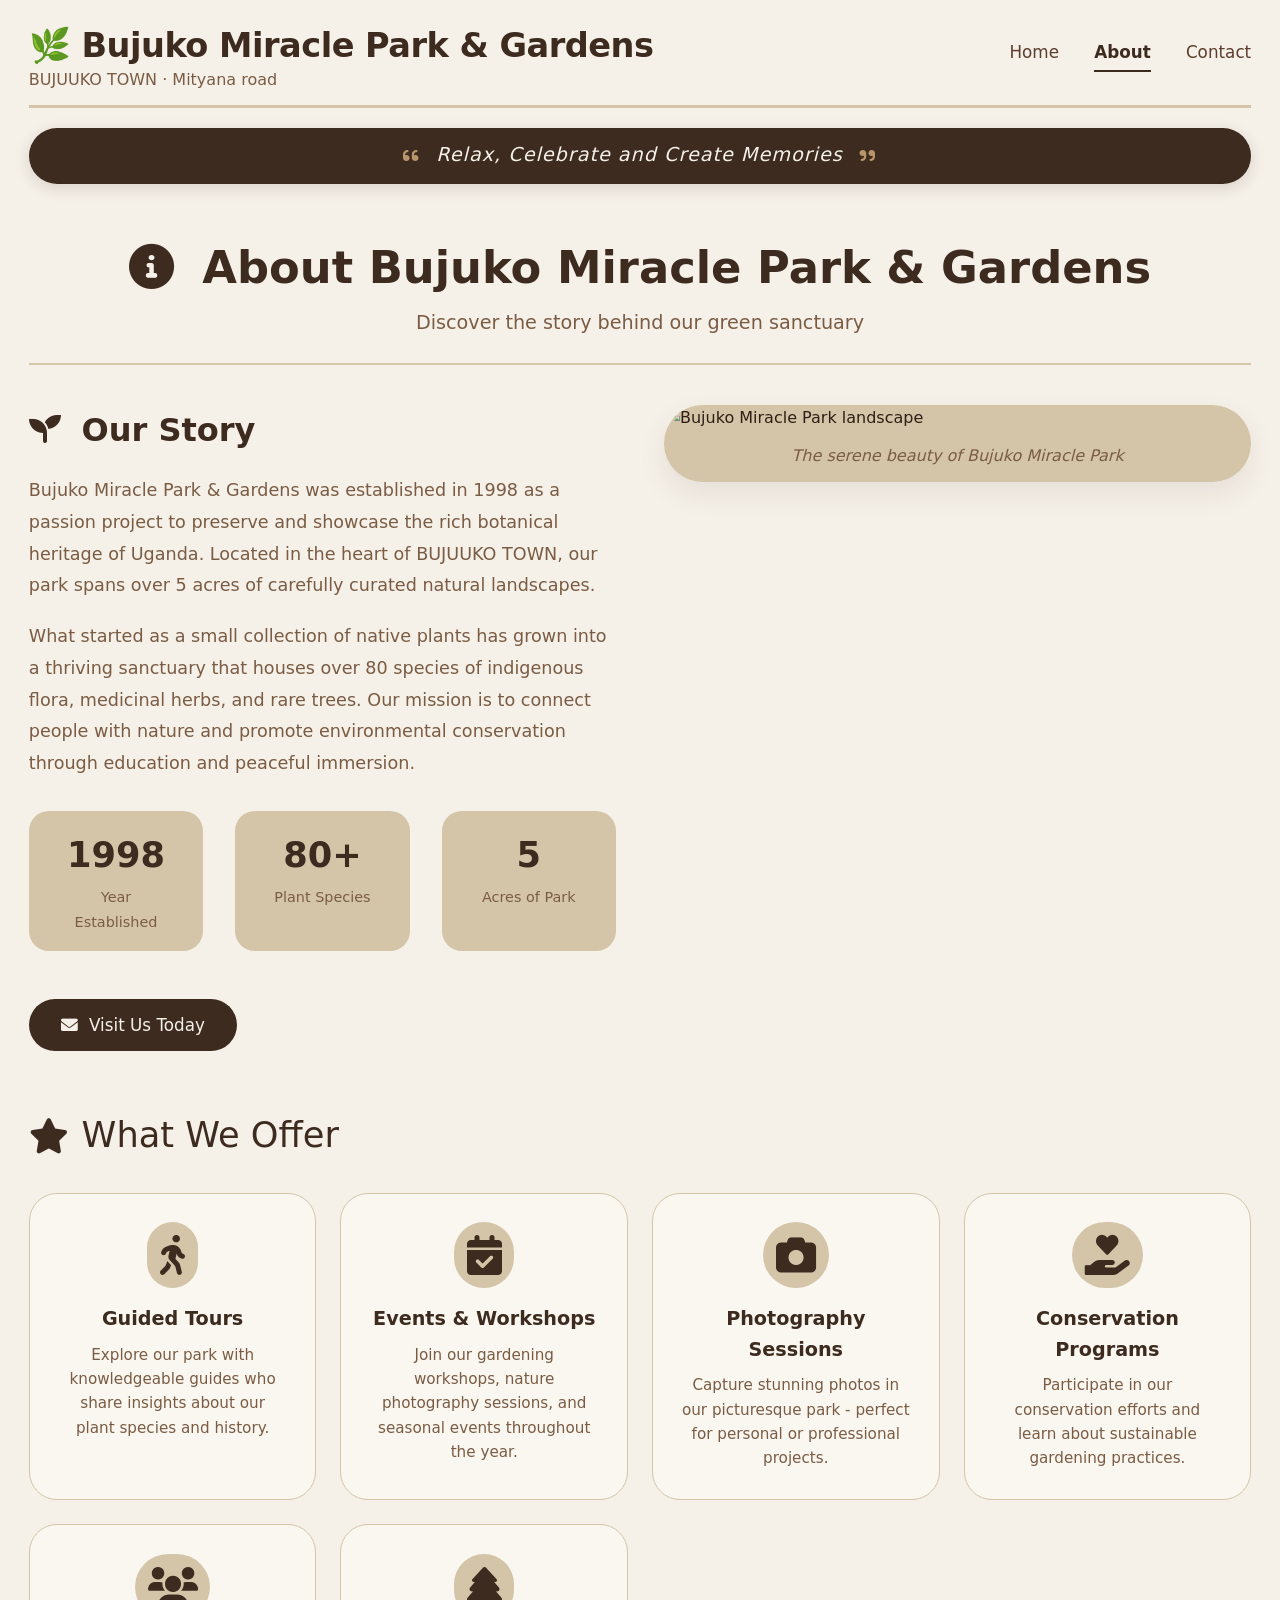
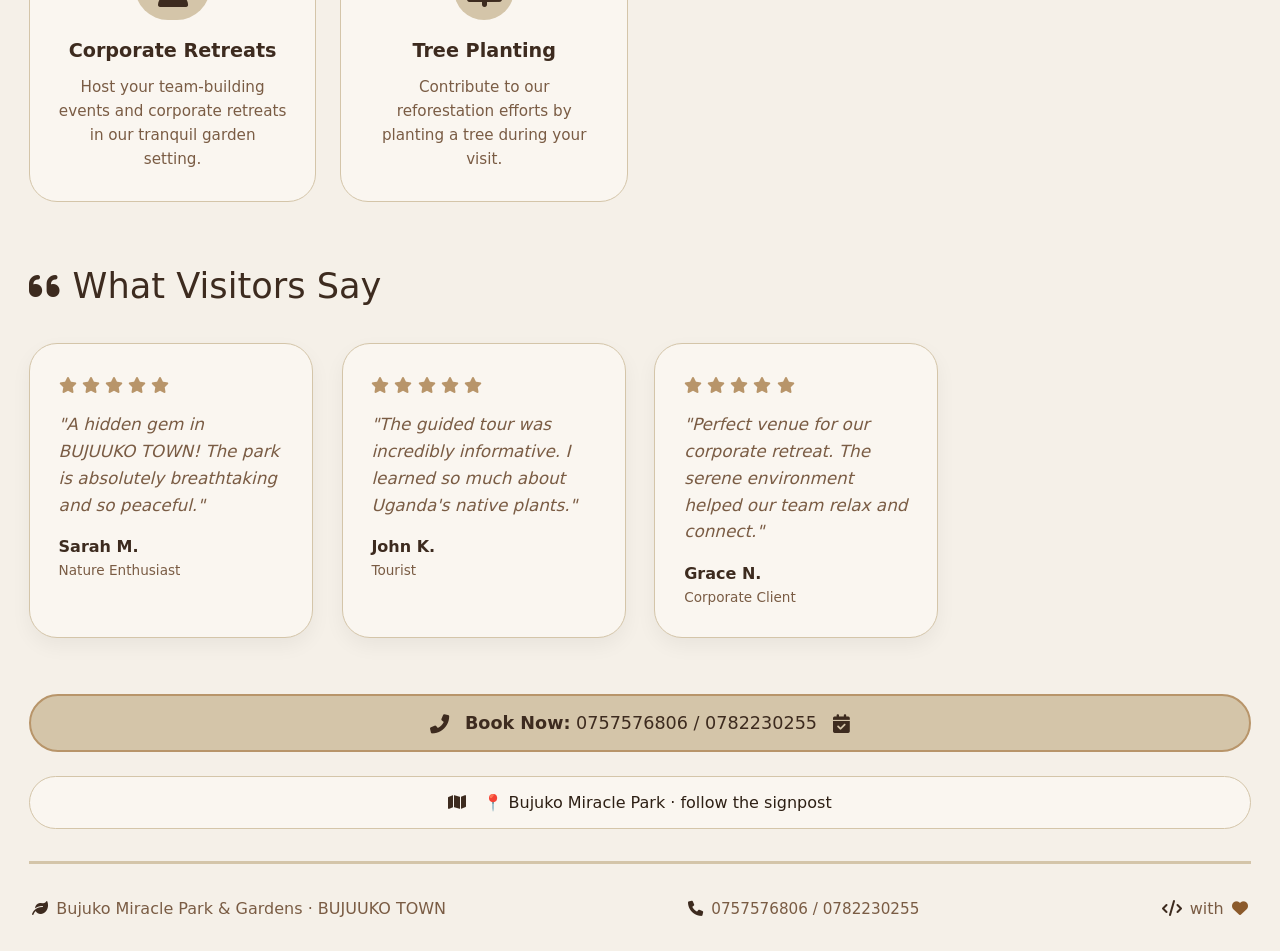
==== about.html @ 22072882 "Add files via upload" ====
<!DOCTYPE html>
<html lang="en">
<head>
    <meta charset="UTF-8" />
    <meta name="viewport" content="width=device-width, initial-scale=1.0" />
    <title>Bujuko Miracle Park & Gardens · About</title>

    <!-- Font Awesome Icons (free) -->
    <link rel="stylesheet" href="https://cdnjs.cloudflare.com/ajax/libs/font-awesome/6.0.0-beta3/css/all.min.css" />

    <!-- External CSS -->
    <link rel="stylesheet" href="style.css" />
</head>
<body>
    <div class="container">
        <!-- ===== HEADER / NAV ===== -->
        <header class="navbar">
            <div class="logo">
                <a href="index.html" style="text-decoration: none;">
                    <h1>🌿 Bujuko Miracle Park & Gardens</h1>
                    <span>BUJUUKO TOWN · Mityana road</span>
                </a>
            </div>
            <div class="nav-links">
                <a href="index.html">Home</a>
                <a href="about.html" class="active">About</a>
                <a href="contact.html">Contact</a>
            </div>
        </header>

        <!-- ===== SLOGAN BANNER ===== -->
        <div class="slogan-banner">
            <i class="fas fa-quote-left"></i>
            <span>Relax, Celebrate and Create Memories</span>
            <i class="fas fa-quote-right"></i>
        </div>

        <!-- ===== ABOUT HERO ===== -->
        <section class="page-hero">
            <h1><i class="fas fa-info-circle"></i> About Bujuko Miracle Park & Gardens</h1>
            <p class="page-subtitle">Discover the story behind our green sanctuary</p>
        </section>

        <!-- ===== ABOUT CONTENT ===== -->
        <div class="about-grid">
            <div class="about-text">
                <h2><i class="fas fa-seedling"></i> Our Story</h2>
                <p>
                    Bujuko Miracle Park & Gardens was established in 1998 as a passion project to preserve 
                    and showcase the rich botanical heritage of Uganda. Located in the heart 
                    of BUJUUKO TOWN, our park spans over 5 acres of carefully curated 
                    natural landscapes.
                </p>
                <p>
                    What started as a small collection of native plants has grown into a 
                    thriving sanctuary that houses over 80 species of indigenous flora, 
                    medicinal herbs, and rare trees. Our mission is to connect people with 
                    nature and promote environmental conservation through education and 
                    peaceful immersion.
                </p>
                <div class="about-stats">
                    <div class="stat-item">
                        <span class="stat-number">1998</span>
                        <span class="stat-label">Year Established</span>
                    </div>
                    <div class="stat-item">
                        <span class="stat-number">80+</span>
                        <span class="stat-label">Plant Species</span>
                    </div>
                    <div class="stat-item">
                        <span class="stat-number">5</span>
                        <span class="stat-label">Acres of Park</span>
                    </div>
                </div>
                <a href="contact.html" class="btn-primary">
                    <i class="fas fa-envelope"></i> Visit Us Today
                </a>
            </div>
            <div class="about-image">
                <img src="images/garden1.jpg" alt="Bujuko Miracle Park landscape" />
                <div class="image-caption">The serene beauty of Bujuko Miracle Park</div>
            </div>
        </div>

        <!-- ===== WHAT WE OFFER ===== -->
        <section class="offer-section">
            <h2 class="section-title">
                <i class="fas fa-star"></i> What We Offer
            </h2>
            <div class="offer-grid">
                <div class="offer-card">
                    <i class="fas fa-walking"></i>
                    <h3>Guided Tours</h3>
                    <p>Explore our park with knowledgeable guides who share insights about our plant species and history.</p>
                </div>
                <div class="offer-card">
                    <i class="fas fa-calendar-check"></i>
                    <h3>Events & Workshops</h3>
                    <p>Join our gardening workshops, nature photography sessions, and seasonal events throughout the year.</p>
                </div>
                <div class="offer-card">
                    <i class="fas fa-camera"></i>
                    <h3>Photography Sessions</h3>
                    <p>Capture stunning photos in our picturesque park - perfect for personal or professional projects.</p>
                </div>
                <div class="offer-card">
                    <i class="fas fa-hand-holding-heart"></i>
                    <h3>Conservation Programs</h3>
                    <p>Participate in our conservation efforts and learn about sustainable gardening practices.</p>
                </div>
                <div class="offer-card">
                    <i class="fas fa-users"></i>
                    <h3>Corporate Retreats</h3>
                    <p>Host your team-building events and corporate retreats in our tranquil garden setting.</p>
                </div>
                <div class="offer-card">
                    <i class="fas fa-tree"></i>
                    <h3>Tree Planting</h3>
                    <p>Contribute to our reforestation efforts by planting a tree during your visit.</p>
                </div>
            </div>
        </section>

        <!-- ===== TESTIMONIALS ===== -->
        <section class="testimonials">
            <h2 class="section-title">
                <i class="fas fa-quote-left"></i> What Visitors Say
            </h2>
            <div class="testimonial-grid">
                <div class="testimonial-card">
                    <div class="stars">
                        <i class="fas fa-star"></i>
                        <i class="fas fa-star"></i>
                        <i class="fas fa-star"></i>
                        <i class="fas fa-star"></i>
                        <i class="fas fa-star"></i>
                    </div>
                    <p>"A hidden gem in BUJUUKO TOWN! The park is absolutely breathtaking and so peaceful."</p>
                    <div class="testimonial-author">
                        <strong>Sarah M.</strong>
                        <span>Nature Enthusiast</span>
                    </div>
                </div>
                <div class="testimonial-card">
                    <div class="stars">
                        <i class="fas fa-star"></i>
                        <i class="fas fa-star"></i>
                        <i class="fas fa-star"></i>
                        <i class="fas fa-star"></i>
                        <i class="fas fa-star"></i>
                    </div>
                    <p>"The guided tour was incredibly informative. I learned so much about Uganda's native plants."</p>
                    <div class="testimonial-author">
                        <strong>John K.</strong>
                        <span>Tourist</span>
                    </div>
                </div>
                <div class="testimonial-card">
                    <div class="stars">
                        <i class="fas fa-star"></i>
                        <i class="fas fa-star"></i>
                        <i class="fas fa-star"></i>
                        <i class="fas fa-star"></i>
                        <i class="fas fa-star"></i>
                    </div>
                    <p>"Perfect venue for our corporate retreat. The serene environment helped our team relax and connect."</p>
                    <div class="testimonial-author">
                        <strong>Grace N.</strong>
                        <span>Corporate Client</span>
                    </div>
                </div>
            </div>
        </section>

        <!-- ===== BOOKING NUMBERS ===== -->
        <div class="booking-banner">
            <i class="fas fa-phone-alt"></i>
            <span><strong>Book Now:</strong> 0757576806 / 0782230255</span>
            <i class="fas fa-calendar-check"></i>
        </div>

        <!-- ===== DYNAMIC GREETING MESSAGE ===== -->
        <div class="greeting-message">
            <i class="fas fa-map"></i>
            <span id="dynamic-greeting">📍 Bujuko Miracle Park · follow the signpost</span>
        </div>

        <!-- ===== FOOTER ===== -->
        <footer class="footer">
            <div>
                <i class="fas fa-leaf"></i> Bujuko Miracle Park & Gardens · BUJUUKO TOWN
            </div>
            <div class="credit">
                <i class="fas fa-phone"></i> 0757576806 / 0782230255
            </div>
            <div>
                <i class="fas fa-code"></i> with <i class="fas fa-heart"></i>
            </div>
        </footer>
    </div>

    <!-- External JavaScript -->
    <script src="script.js"></script>
</body>
</html>
---- style.css ----
/* ============================================================
   BUJUKO MIRACLE PARK & GARDENS - COFFEE BROWN & OFF-WHITE THEME
   Pages: Home | About | Contact
   ============================================================ */

/* ---------- COLOR VARIABLES ---------- */
:root {
    --coffee-dark: #3D2B1F;
    --coffee-medium: #5C3D2E;
    --coffee-light: #7A5C44;
    --coffee-cream: #D4C5A9;
    --off-white: #F5F0E8;
    --warm-white: #FAF6F0;
    --cream: #E8DDD0;
    --coffee-gold: #B8956A;
    --coffee-foam: #E8DDD0;
    --text-dark: #2D1F14;
    --text-light: #F5F0E8;
}

/* ---------- RESET & BASE ---------- */
* {
    margin: 0;
    padding: 0;
    box-sizing: border-box;
    font-family: 'Segoe UI', Roboto, system-ui, sans-serif;
}

body {
    background: var(--off-white);
    color: var(--text-dark);
    line-height: 1.6;
}

.container {
    max-width: 1280px;
    margin: 0 auto;
    padding: 0 1.8rem;
}

/* ---------- SLOGAN BANNER ---------- */
.slogan-banner {
    background: var(--coffee-dark);
    color: var(--off-white);
    text-align: center;
    padding: 0.8rem 1.5rem;
    border-radius: 60px;
    margin: 1.2rem 0 0.5rem;
    font-size: 1.2rem;
    font-weight: 400;
    letter-spacing: 1px;
    display: flex;
    align-items: center;
    justify-content: center;
    gap: 1rem;
    flex-wrap: wrap;
    box-shadow: 0 4px 15px rgba(61, 43, 31, 0.15);
}

.slogan-banner i {
    color: var(--coffee-gold);
    font-size: 1.1rem;
}

.slogan-banner span {
    font-style: italic;
}

/* ---------- BOOKING BANNER ---------- */
.booking-banner {
    background: var(--coffee-cream);
    color: var(--coffee-dark);
    text-align: center;
    padding: 0.8rem 1.5rem;
    border-radius: 60px;
    margin: 1.5rem 0;
    font-size: 1.1rem;
    font-weight: 500;
    display: flex;
    align-items: center;
    justify-content: center;
    gap: 1rem;
    flex-wrap: wrap;
    border: 2px solid var(--coffee-gold);
}

.booking-banner i {
    color: var(--coffee-dark);
    font-size: 1.2rem;
}

.booking-banner strong {
    color: var(--coffee-dark);
}

/* ---------- QUICK BOOKING (Contact Page) ---------- */
.quick-booking {
    background: var(--warm-white);
    padding: 1.5rem;
    border-radius: 28px;
    margin: 1.5rem 0;
    border: 2px solid var(--coffee-cream);
    text-align: center;
}

.quick-booking h3 {
    color: var(--coffee-dark);
    margin-bottom: 0.5rem;
}

.quick-booking h3 i {
    color: var(--coffee-dark);
    margin-right: 0.5rem;
}

.quick-booking p {
    color: var(--coffee-light);
    margin-bottom: 1rem;
}

.booking-buttons {
    display: flex;
    gap: 1rem;
    justify-content: center;
    flex-wrap: wrap;
}

.booking-btn {
    display: inline-flex;
    align-items: center;
    gap: 0.6rem;
    background: var(--coffee-dark);
    color: var(--off-white);
    padding: 0.6rem 1.5rem;
    border-radius: 60px;
    text-decoration: none;
    font-weight: 500;
    transition: 0.3s;
    font-size: 1rem;
}

.booking-btn:hover {
    background: var(--coffee-medium);
    transform: translateY(-2px);
    box-shadow: 0 6px 20px rgba(61, 43, 31, 0.2);
}

.booking-btn i {
    color: var(--coffee-gold);
}

/* ---------- HEADER / NAV ---------- */
.navbar {
    display: flex;
    justify-content: space-between;
    align-items: center;
    padding: 1.2rem 0 0.8rem;
    flex-wrap: wrap;
    border-bottom: 3px solid var(--coffee-cream);
}

.logo a {
    text-decoration: none;
}

.logo h1 {
    font-size: 2.1rem;
    font-weight: 600;
    color: var(--coffee-dark);
    letter-spacing: -0.5px;
}

.logo span {
    font-weight: 300;
    color: var(--coffee-light);
    font-size: 1rem;
    display: block;
    margin-top: -6px;
}

.nav-links {
    display: flex;
    gap: 2.2rem;
    font-weight: 500;
}

.nav-links a {
    text-decoration: none;
    color: var(--coffee-medium);
    font-size: 1.05rem;
    transition: 0.2s;
    border-bottom: 2px solid transparent;
    padding-bottom: 4px;
}

.nav-links a:hover {
    border-bottom-color: var(--coffee-gold);
    color: var(--coffee-dark);
}

.nav-links a.active {
    border-bottom-color: var(--coffee-dark);
    color: var(--coffee-dark);
    font-weight: 600;
}

/* ---------- BUTTONS ---------- */
.btn-primary {
    display: inline-flex;
    align-items: center;
    gap: 0.7rem;
    background: var(--coffee-dark);
    color: var(--off-white);
    padding: 0.8rem 2rem;
    border-radius: 60px;
    text-decoration: none;
    font-weight: 500;
    transition: 0.3s;
    border: none;
    cursor: pointer;
    font-size: 1.05rem;
    margin-top: 1rem;
}

.btn-primary:hover {
    background: var(--coffee-medium);
    transform: translateY(-2px);
    box-shadow: 0 8px 20px rgba(61, 43, 31, 0.3);
}

/* ---------- HERO ---------- */
.hero {
    display: flex;
    flex-wrap: wrap;
    align-items: center;
    justify-content: space-between;
    margin: 2.8rem 0 2.5rem;
    gap: 2rem;
}

.hero-text {
    flex: 1 1 380px;
}

.hero-text h2 {
    font-size: 2.8rem;
    font-weight: 600;
    color: var(--coffee-dark);
    line-height: 1.2;
}

.highlight-town {
    background: var(--coffee-cream);
    padding: 0 0.3rem;
    border-radius: 4px;
}

.hero-text .highlight {
    background: var(--coffee-cream);
    padding: 0.1rem 0.6rem;
    display: inline-block;
    border-radius: 30px;
    font-weight: 300;
    font-size: 1.1rem;
    margin-top: 0.4rem;
}

.hero-text p {
    font-size: 1.2rem;
    margin: 1.2rem 0 0.8rem;
    color: var(--coffee-light);
}

.signpost-badge {
    background: var(--warm-white);
    padding: 0.8rem 1.8rem;
    border-radius: 60px;
    display: inline-flex;
    align-items: center;
    gap: 0.7rem;
    font-weight: 500;
    border-left: 6px solid var(--coffee-dark);
    box-shadow: 0 4px 10px rgba(0, 0, 0, 0.03);
    margin-top: 0.5rem;
}

.signpost-badge i {
    color: var(--coffee-dark);
    font-size: 1.3rem;
}

.hero-image {
    flex: 1 1 380px;
    max-width: 580px;
    background: var(--coffee-cream);
    border-radius: 60px 20px 60px 20px;
    padding: 0;
    box-shadow: 0 20px 30px -10px rgba(61, 43, 31, 0.2);
    text-align: center;
    min-height: 320px;
    max-height: 420px;
    display: flex;
    flex-direction: column;
    align-items: center;
    justify-content: center;
    overflow: hidden;
    position: relative;
}

.hero-img {
    width: 100%;
    height: 100%;
    object-fit: cover;
    min-height: 320px;
    max-height: 420px;
    border-radius: 60px 20px 60px 20px;
}

.hero-image .garden-label {
    position: absolute;
    font-size: 1.6rem;
    font-weight: 300;
    letter-spacing: 2px;
    color: var(--text-dark);
    background: rgba(245, 240, 232, 0.85);
    padding: 0.2rem 1.6rem;
    border-radius: 60px;
    backdrop-filter: blur(2px);
    bottom: 70px;
}

.hero-location {
    position: absolute;
    font-size: 0.85rem;
    background: var(--coffee-foam);
    padding: 0.2rem 1.2rem;
    border-radius: 40px;
    bottom: 20px;
    color: var(--coffee-dark);
}

/* ---------- DIRECTION CARD ---------- */
.direction-card {
    border-radius: 40px;
    padding: 1.5rem 2.2rem;
    margin: 1.8rem 0 2.5rem;
    display: flex;
    flex-wrap: wrap;
    align-items: center;
    justify-content: space-between;
    background: var(--warm-white);
    border: 1px solid var(--coffee-cream);
    box-shadow: 0 8px 18px rgba(61, 43, 31, 0.06);
}

.direction-item {
    display: flex;
    align-items: center;
    gap: 0.8rem;
    font-size: 1.1rem;
    padding: 0.4rem 0.2rem;
}

.direction-item i {
    color: var(--coffee-dark);
    width: 2rem;
    font-size: 1.5rem;
    text-align: center;
}

.direction-item strong {
    font-weight: 600;
    color: var(--coffee-dark);
}

.direction-item .distance-badge {
    background: var(--coffee-dark);
    color: var(--off-white);
    padding: 0.2rem 1.2rem;
    border-radius: 60px;
    font-size: 0.9rem;
    margin-left: 0.4rem;
    font-weight: 500;
}

/* ---------- GALLERY SECTION ---------- */
.gallery-section {
    margin: 3rem 0;
}

.section-title {
    font-size: 2.2rem;
    font-weight: 500;
    color: var(--coffee-dark);
    margin-bottom: 1.8rem;
    display: flex;
    align-items: center;
    gap: 0.8rem;
}

.section-title i {
    color: var(--coffee-dark);
}

.gallery-grid {
    display: grid;
    grid-template-columns: repeat(auto-fill, minmax(260px, 1fr));
    gap: 1.5rem;
}

.gallery-item {
    border-radius: 24px;
    overflow: hidden;
    box-shadow: 0 8px 20px rgba(0, 0, 0, 0.08);
    transition: transform 0.3s ease, box-shadow 0.3s ease;
    cursor: pointer;
    background: var(--warm-white);
    aspect-ratio: 4 / 3;
    max-height: 260px;
}

.gallery-item:hover {
    transform: scale(1.03);
    box-shadow: 0 12px 30px rgba(61, 43, 31, 0.15);
}

.gallery-item img {
    width: 100%;
    height: 100%;
    object-fit: cover;
    display: block;
}

/* ---------- FEATURES GRID ---------- */
.features {
    display: grid;
    grid-template-columns: repeat(auto-fit, minmax(240px, 1fr));
    gap: 2.2rem;
    margin: 3.2rem 0 3.8rem;
}

.feature-card {
    background: var(--warm-white);
    padding: 1.8rem 1.5rem;
    border-radius: 36px;
    box-shadow: 0 12px 22px -8px rgba(61, 43, 31, 0.06);
    transition: all 0.15s;
    border: 1px solid var(--coffee-cream);
    text-align: center;
}

.feature-card:hover {
    transform: translateY(-5px);
    border-color: var(--coffee-gold);
    box-shadow: 0 20px 28px -12px var(--coffee-light);
}

.feature-card i {
    font-size: 2.6rem;
    color: var(--coffee-dark);
    background: var(--coffee-cream);
    padding: 0.8rem;
    border-radius: 60px;
    margin-bottom: 1rem;
}

.feature-card h3 {
    font-size: 1.5rem;
    font-weight: 500;
    color: var(--coffee-dark);
}

.feature-card p {
    color: var(--coffee-light);
    margin-top: 0.6rem;
}

/* ---------- LOCATION SECTION ---------- */
.location-section {
    background: var(--coffee-cream);
    border-radius: 50px;
    padding: 2rem 2.5rem;
    margin: 2.5rem 0 2.8rem;
    display: flex;
    flex-wrap: wrap;
    align-items: center;
    justify-content: space-between;
    gap: 1.5rem;
}

.location-text {
    display: flex;
    align-items: center;
    gap: 1.2rem;
}

.location-text i {
    font-size: 2.8rem;
    color: var(--coffee-dark);
}

.location-text div {
    font-size: 1.2rem;
}

.location-text .town {
    font-weight: 600;
    font-size: 1.6rem;
    color: var(--coffee-dark);
}

.location-cta {
    background: var(--coffee-dark);
    color: var(--off-white);
    padding: 0.7rem 2.2rem;
    border-radius: 60px;
    font-weight: 500;
    letter-spacing: 0.5px;
    display: inline-flex;
    align-items: center;
    gap: 0.6rem;
    transition: 0.2s;
    cursor: default;
    border: none;
}

.location-cta i {
    font-size: 1.2rem;
}

/* ---------- GREETING MESSAGE ---------- */
.greeting-message {
    text-align: center;
    background: var(--warm-white);
    border-radius: 60px;
    padding: 0.8rem 1.2rem;
    margin: 0.8rem 0 1.2rem;
    border: 1px solid var(--coffee-cream);
}

.greeting-message i {
    color: var(--coffee-dark);
    margin-right: 12px;
}

/* ---------- LIGHTBOX ---------- */
.lightbox {
    display: none;
    position: fixed;
    z-index: 1000;
    left: 0;
    top: 0;
    width: 100%;
    height: 100%;
    background-color: rgba(61, 43, 31, 0.92);
    justify-content: center;
    align-items: center;
    flex-direction: column;
}

.lightbox.show {
    display: flex;
}

.lightbox-content {
    max-width: 85%;
    max-height: 85%;
    object-fit: contain;
    border-radius: 12px;
}

.close-lightbox {
    position: absolute;
    top: 30px;
    right: 50px;
    color: var(--off-white);
    font-size: 3.5rem;
    font-weight: 300;
    cursor: pointer;
    transition: 0.2s;
}

.close-lightbox:hover {
    color: var(--coffee-cream);
}

.lightbox-caption {
    color: var(--off-white);
    margin-top: 1.2rem;
    font-size: 1.1rem;
    background: rgba(61, 43, 31, 0.7);
    padding: 0.5rem 2rem;
    border-radius: 40px;
}

/* ---------- FOOTER ---------- */
.footer {
    border-top: 3px solid var(--coffee-cream);
    padding: 2rem 0 1.8rem;
    margin-top: 2rem;
    display: flex;
    flex-wrap: wrap;
    justify-content: space-between;
    align-items: center;
    color: var(--coffee-light);
}

.footer i {
    margin: 0 0.2rem;
    color: var(--coffee-dark);
}

.footer .credit {
    font-size: 0.95rem;
}

.footer .fa-heart {
    color: #8B5A2B;
}

/* ============================================================
   ABOUT PAGE STYLES
   ============================================================ */

/* ---------- PAGE HERO ---------- */
.page-hero {
    text-align: center;
    padding: 2.5rem 0 1.5rem;
    border-bottom: 2px solid var(--coffee-cream);
    margin-bottom: 2.5rem;
}

.page-hero h1 {
    font-size: 2.8rem;
    color: var(--coffee-dark);
    font-weight: 600;
}

.page-hero h1 i {
    color: var(--coffee-dark);
    margin-right: 0.8rem;
}

.page-subtitle {
    font-size: 1.2rem;
    color: var(--coffee-light);
    margin-top: 0.3rem;
}

/* ---------- ABOUT GRID ---------- */
.about-grid {
    display: grid;
    grid-template-columns: 1fr 1fr;
    gap: 3rem;
    margin: 2rem 0 3rem;
    align-items: start;
}

.about-text h2 {
    font-size: 2rem;
    color: var(--coffee-dark);
    margin-bottom: 1.2rem;
}

.about-text h2 i {
    color: var(--coffee-dark);
    margin-right: 0.6rem;
}

.about-text p {
    font-size: 1.1rem;
    color: var(--coffee-light);
    margin-bottom: 1.2rem;
    line-height: 1.8;
}

.about-stats {
    display: flex;
    gap: 2rem;
    margin: 2rem 0;
    flex-wrap: wrap;
}

.stat-item {
    text-align: center;
    background: var(--coffee-cream);
    padding: 1rem 1.8rem;
    border-radius: 20px;
    flex: 1;
    min-width: 100px;
}

.stat-number {
    display: block;
    font-size: 2.2rem;
    font-weight: 700;
    color: var(--coffee-dark);
}

.stat-label {
    font-size: 0.9rem;
    color: var(--coffee-light);
}

.about-image {
    background: var(--coffee-cream);
    border-radius: 40px;
    overflow: hidden;
    box-shadow: 0 12px 30px rgba(61, 43, 31, 0.08);
    max-height: 400px;
}

.about-image img {
    width: 100%;
    height: 360px;
    object-fit: cover;
}

.image-caption {
    padding: 0.8rem;
    text-align: center;
    color: var(--coffee-light);
    font-style: italic;
}

/* ---------- OFFER SECTION ---------- */
.offer-section {
    margin: 3.5rem 0;
}

.offer-grid {
    display: grid;
    grid-template-columns: repeat(auto-fill, minmax(250px, 1fr));
    gap: 1.5rem;
}

.offer-card {
    background: var(--warm-white);
    padding: 1.8rem;
    border-radius: 28px;
    text-align: center;
    border: 1px solid var(--coffee-cream);
    transition: 0.3s;
}

.offer-card:hover {
    transform: translateY(-5px);
    box-shadow: 0 12px 30px rgba(61, 43, 31, 0.08);
}

.offer-card i {
    font-size: 2.5rem;
    color: var(--coffee-dark);
    background: var(--coffee-cream);
    padding: 0.8rem;
    border-radius: 60px;
    margin-bottom: 1rem;
}

.offer-card h3 {
    font-size: 1.2rem;
    color: var(--coffee-dark);
    margin-bottom: 0.5rem;
}

.offer-card p {
    color: var(--coffee-light);
    font-size: 0.95rem;
}

/* ---------- TESTIMONIALS ---------- */
.testimonials {
    margin: 3.5rem 0;
}

.testimonial-grid {
    display: grid;
    grid-template-columns: repeat(auto-fill, minmax(280px, 1fr));
    gap: 1.8rem;
}

.testimonial-card {
    background: var(--warm-white);
    padding: 1.8rem;
    border-radius: 28px;
    box-shadow: 0 8px 20px rgba(0, 0, 0, 0.05);
    border: 1px solid var(--coffee-cream);
}

.testimonial-card .stars {
    color: #B8956A;
    margin-bottom: 0.8rem;
}

.testimonial-card p {
    font-size: 1.05rem;
    color: var(--coffee-light);
    font-style: italic;
    margin-bottom: 1rem;
}

.testimonial-author {
    display: flex;
    flex-direction: column;
}

.testimonial-author strong {
    color: var(--coffee-dark);
}

.testimonial-author span {
    font-size: 0.85rem;
    color: var(--coffee-light);
}

/* ============================================================
   CONTACT PAGE STYLES
   ============================================================ */

/* ---------- CONTACT GRID ---------- */
.contact-grid {
    display: grid;
    grid-template-columns: 1.5fr 1fr;
    gap: 3rem;
    margin: 2rem 0 3rem;
}

/* ---------- CONTACT FORM ---------- */
.contact-form-wrapper h2 {
    font-size: 1.8rem;
    color: var(--coffee-dark);
    margin-bottom: 1.5rem;
}

.contact-form-wrapper h2 i {
    color: var(--coffee-dark);
    margin-right: 0.6rem;
}

.contact-form .form-group {
    margin-bottom: 1.2rem;
}

.contact-form label {
    display: block;
    font-weight: 500;
    color: var(--coffee-dark);
    margin-bottom: 0.4rem;
}

.contact-form label i {
    color: var(--coffee-dark);
    margin-right: 0.4rem;
    width: 1.2rem;
}

.contact-form input,
.contact-form select,
.contact-form textarea {
    width: 100%;
    padding: 0.8rem 1rem;
    border: 2px solid var(--coffee-cream);
    border-radius: 16px;
    font-size: 1rem;
    background: var(--warm-white);
    transition: 0.2s;
    color: var(--text-dark);
}

.contact-form input:focus,
.contact-form select:focus,
.contact-form textarea:focus {
    outline: none;
    border-color: var(--coffee-dark);
    box-shadow: 0 0 0 4px rgba(61, 43, 31, 0.1);
}

.contact-form textarea {
    resize: vertical;
}

.form-status {
    margin-top: 1rem;
    padding: 0.8rem;
    border-radius: 16px;
    display: none;
}

.form-status.success {
    display: block;
    background: #d4edda;
    color: #155724;
    border: 1px solid #c3e6cb;
}

.form-status.error {
    display: block;
    background: #f8d7da;
    color: #721c24;
    border: 1px solid #f5c6cb;
}

/* ---------- CONTACT INFO ---------- */
.contact-info h2 {
    font-size: 1.8rem;
    color: var(--coffee-dark);
    margin-bottom: 1.5rem;
}

.contact-info h2 i {
    color: var(--coffee-dark);
    margin-right: 0.6rem;
}

.info-item {
    display: flex;
    gap: 1rem;
    margin-bottom: 1.5rem;
}

.info-item i {
    font-size: 1.4rem;
    color: var(--coffee-dark);
    width: 2rem;
    padding-top: 0.2rem;
}

.info-item strong {
    display: block;
    color: var(--coffee-dark);
    font-size: 1rem;
}

.info-item p {
    color: var(--coffee-light);
    margin: 0.2rem 0;
}

/* ---------- DIRECTIONS BOX ---------- */
.directions-box {
    background: var(--coffee-cream);
    padding: 1.5rem;
    border-radius: 28px;
    margin: 1.5rem 0;
}

.directions-box h3 {
    color: var(--coffee-dark);
    margin-bottom: 1rem;
}

.directions-box h3 i {
    color: var(--coffee-dark);
    margin-right: 0.5rem;
}

.direction-step {
    display: flex;
    align-items: center;
    gap: 0.8rem;
    margin-bottom: 0.8rem;
}

.step-number {
    background: var(--coffee-dark);
    color: var(--off-white);
    width: 28px;
    height: 28px;
    border-radius: 50%;
    display: flex;
    align-items: center;
    justify-content: center;
    font-weight: 600;
    font-size: 0.9rem;
    flex-shrink: 0;
}

.direction-step p {
    color: var(--coffee-dark);
}

/* ---------- SOCIAL LINKS ---------- */
.social-links h3 {
    color: var(--coffee-dark);
    margin-bottom: 1rem;
}

.social-links h3 i {
    color: var(--coffee-dark);
    margin-right: 0.5rem;
}

.social-icons {
    display: flex;
    gap: 1rem;
}

.social-icons a {
    display: inline-flex;
    align-items: center;
    justify-content: center;
    width: 48px;
    height: 48px;
    background: var(--coffee-cream);
    border-radius: 50%;
    color: var(--coffee-dark);
    font-size: 1.3rem;
    transition: 0.3s;
    text-decoration: none;
}

.social-icons a:hover {
    background: var(--coffee-dark);
    color: var(--off-white);
    transform: translateY(-3px);
}

/* ---------- MAP SECTION ---------- */
.map-section {
    margin: 3rem 0;
}

.map-placeholder {
    background: var(--coffee-cream);
    border-radius: 40px;
    padding: 3rem 2rem;
    text-align: center;
    border: 2px dashed var(--coffee-gold);
}

.map-placeholder i {
    font-size: 4rem;
    color: var(--coffee-dark);
    margin-bottom: 1rem;
}

.map-placeholder p {
    font-size: 1.1rem;
    color: var(--coffee-dark);
}

.map-placeholder .map-directions {
    color: var(--coffee-light);
    font-size: 0.95rem;
    margin-top: 0.3rem;
}

.map-badge {
    display: inline-block;
    background: var(--coffee-dark);
    color: var(--off-white);
    padding: 0.4rem 1.8rem;
    border-radius: 60px;
    margin-top: 1rem;
    font-weight: 500;
}

.map-badge i {
    font-size: 1rem;
    margin-right: 0.4rem;
}

/* ============================================================
   RESPONSIVE STYLES
   ============================================================ */

@media (max-width: 900px) {
    .about-grid {
        grid-template-columns: 1fr;
    }

    .contact-grid {
        grid-template-columns: 1fr;
    }

    .about-image img {
        height: 250px;
    }

    .page-hero h1 {
        font-size: 2.2rem;
    }

    .slogan-banner {
        font-size: 1rem;
        padding: 0.6rem 1rem;
    }
}

@media (max-width: 650px) {
    .navbar {
        flex-direction: column;
        align-items: flex-start;
        gap: 0.8rem;
    }

    .nav-links {
        flex-wrap: wrap;
        gap: 1.2rem;
    }

    .hero-text h2 {
        font-size: 2.2rem;
    }

    .hero-image {
        min-height: 220px;
        max-height: 300px;
    }

    .hero-img {
        min-height: 220px;
        max-height: 300px;
    }

    .direction-card {
        flex-direction: column;
        align-items: flex-start;
        gap: 0.8rem;
    }

    .location-section {
        flex-direction: column;
        align-items: flex-start;
    }

    .gallery-grid {
        grid-template-columns: repeat(auto-fill, minmax(160px, 1fr));
        gap: 0.8rem;
    }

    .gallery-item {
        max-height: 180px;
    }

    .close-lightbox {
        top: 20px;
        right: 25px;
        font-size: 2.5rem;
    }

    .lightbox-content {
        max-width: 95%;
        max-height: 80%;
    }

    .about-stats {
        gap: 1rem;
    }

    .stat-item {
        min-width: 70px;
        padding: 0.8rem 1rem;
    }

    .stat-number {
        font-size: 1.5rem;
    }

    .testimonial-grid {
        grid-template-columns: 1fr;
    }

    .offer-grid {
        grid-template-columns: 1fr;
    }

    .contact-form-wrapper h2,
    .contact-info h2 {
        font-size: 1.5rem;
    }

    .info-item {
        flex-direction: column;
        gap: 0.3rem;
    }

    .info-item i {
        width: auto;
    }

    .social-icons {
        justify-content: center;
    }

    .map-placeholder {
        padding: 2rem 1rem;
    }

    .page-hero h1 {
        font-size: 1.8rem;
    }

    .page-subtitle {
        font-size: 1rem;
    }

    .about-image img {
        height: 200px;
    }

    .slogan-banner {
        font-size: 0.9rem;
        padding: 0.5rem 0.8rem;
        gap: 0.5rem;
        border-radius: 40px;
    }

    .slogan-banner i {
        font-size: 0.8rem;
    }

    .booking-banner {
        font-size: 0.9rem;
        padding: 0.6rem 1rem;
    }

    .booking-buttons {
        flex-direction: column;
        align-items: center;
    }

    .booking-btn {
        width: 100%;
        justify-content: center;
    }
}

@media (max-width: 480px) {
    .container {
        padding: 0 1rem;
    }

    .logo h1 {
        font-size: 1.6rem;
    }

    .nav-links {
        gap: 0.8rem;
    }

    .nav-links a {
        font-size: 0.9rem;
    }

    .hero-text h2 {
        font-size: 1.8rem;
    }

    .section-title {
        font-size: 1.5rem;
    }

    .feature-card {
        padding: 1.2rem;
    }

    .gallery-grid {
        grid-template-columns: repeat(auto-fill, minmax(140px, 1fr));
        gap: 0.6rem;
    }

    .gallery-item {
        max-height: 140px;
    }

    .footer {
        flex-direction: column;
        text-align: center;
        gap: 0.5rem;
    }

    .hero-image .garden-label {
        font-size: 1.2rem;
        padding: 0.1rem 1rem;
        bottom: 50px;
    }

    .hero-location {
        font-size: 0.7rem;
        padding: 0.1rem 0.8rem;
        bottom: 12px;
    }

    .slogan-banner {
        font-size: 0.8rem;
        padding: 0.4rem 0.6rem;
        gap: 0.3rem;
        border-radius: 30px;
    }

    .slogan-banner i {
        font-size: 0.7rem;
    }

    .booking-banner {
        font-size: 0.8rem;
        padding: 0.5rem 0.8rem;
        gap: 0.5rem;
    }

    .booking-banner i {
        font-size: 0.9rem;
    }
}
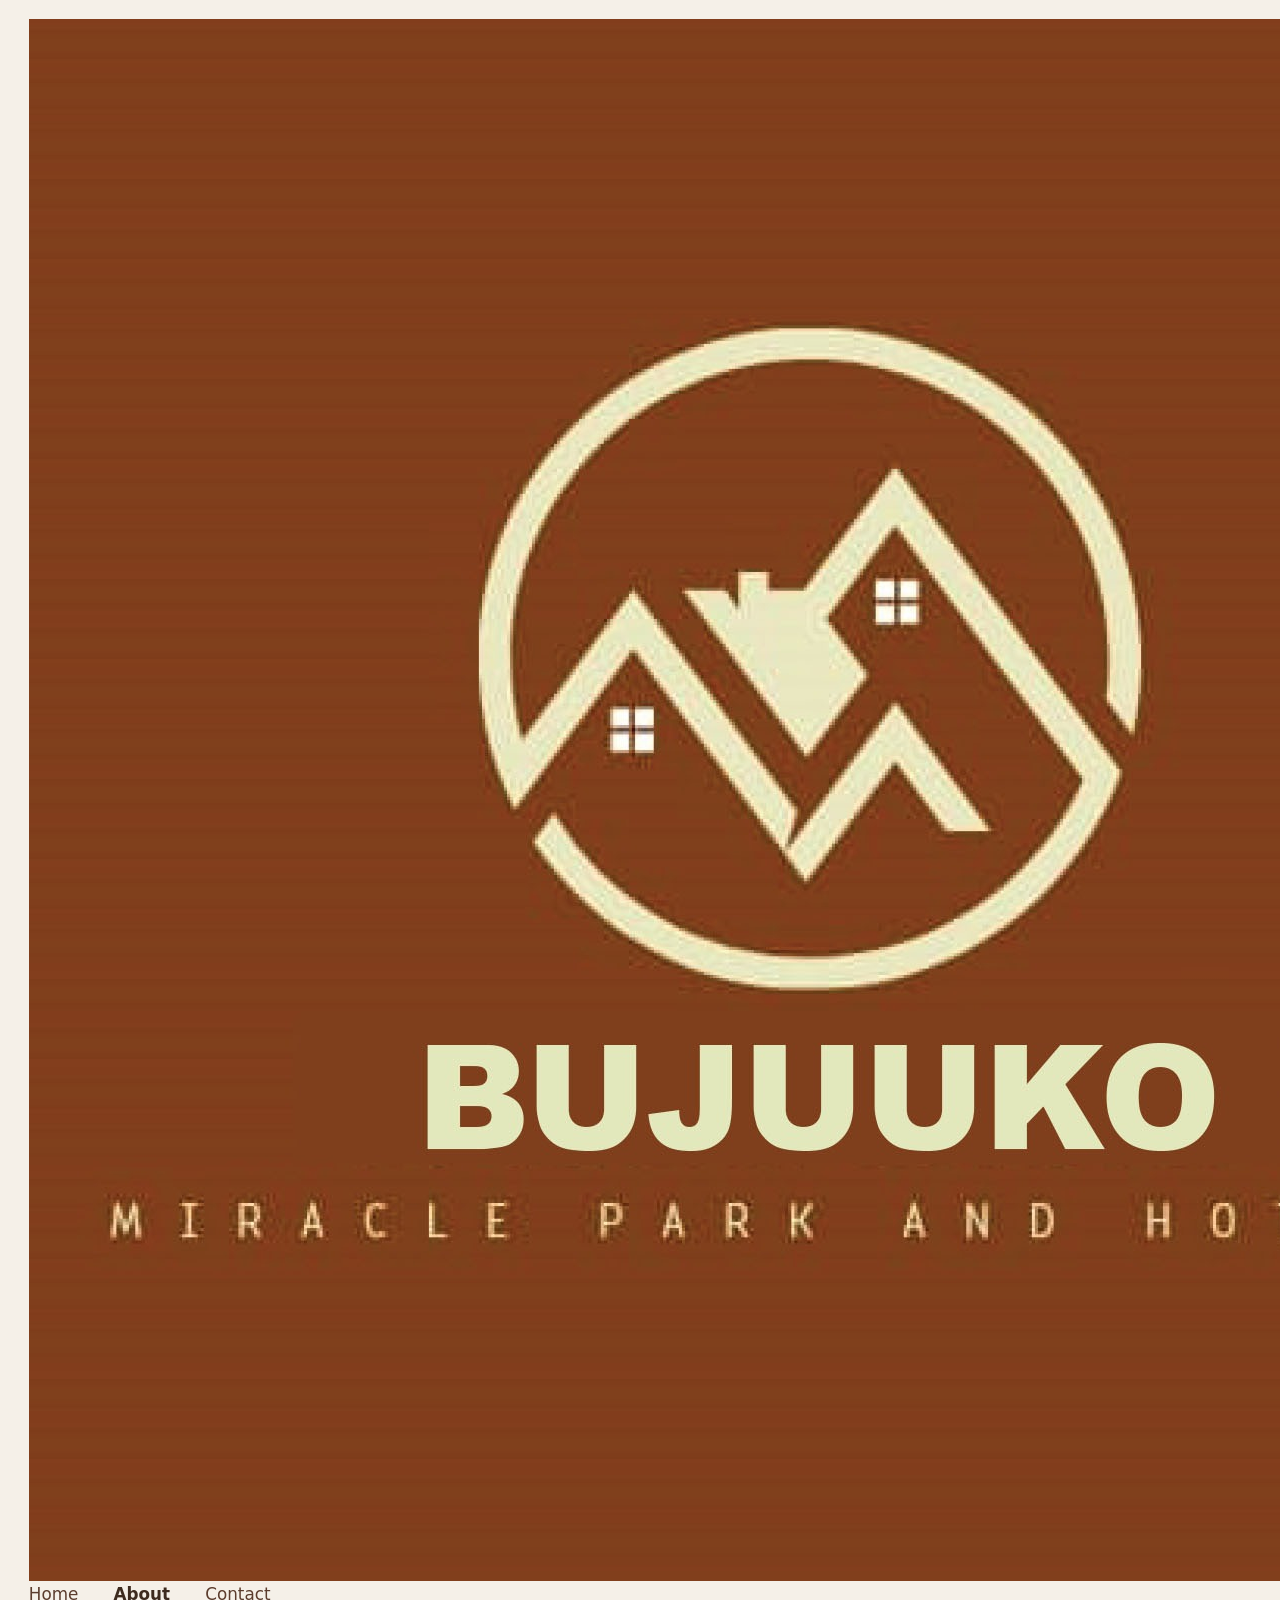
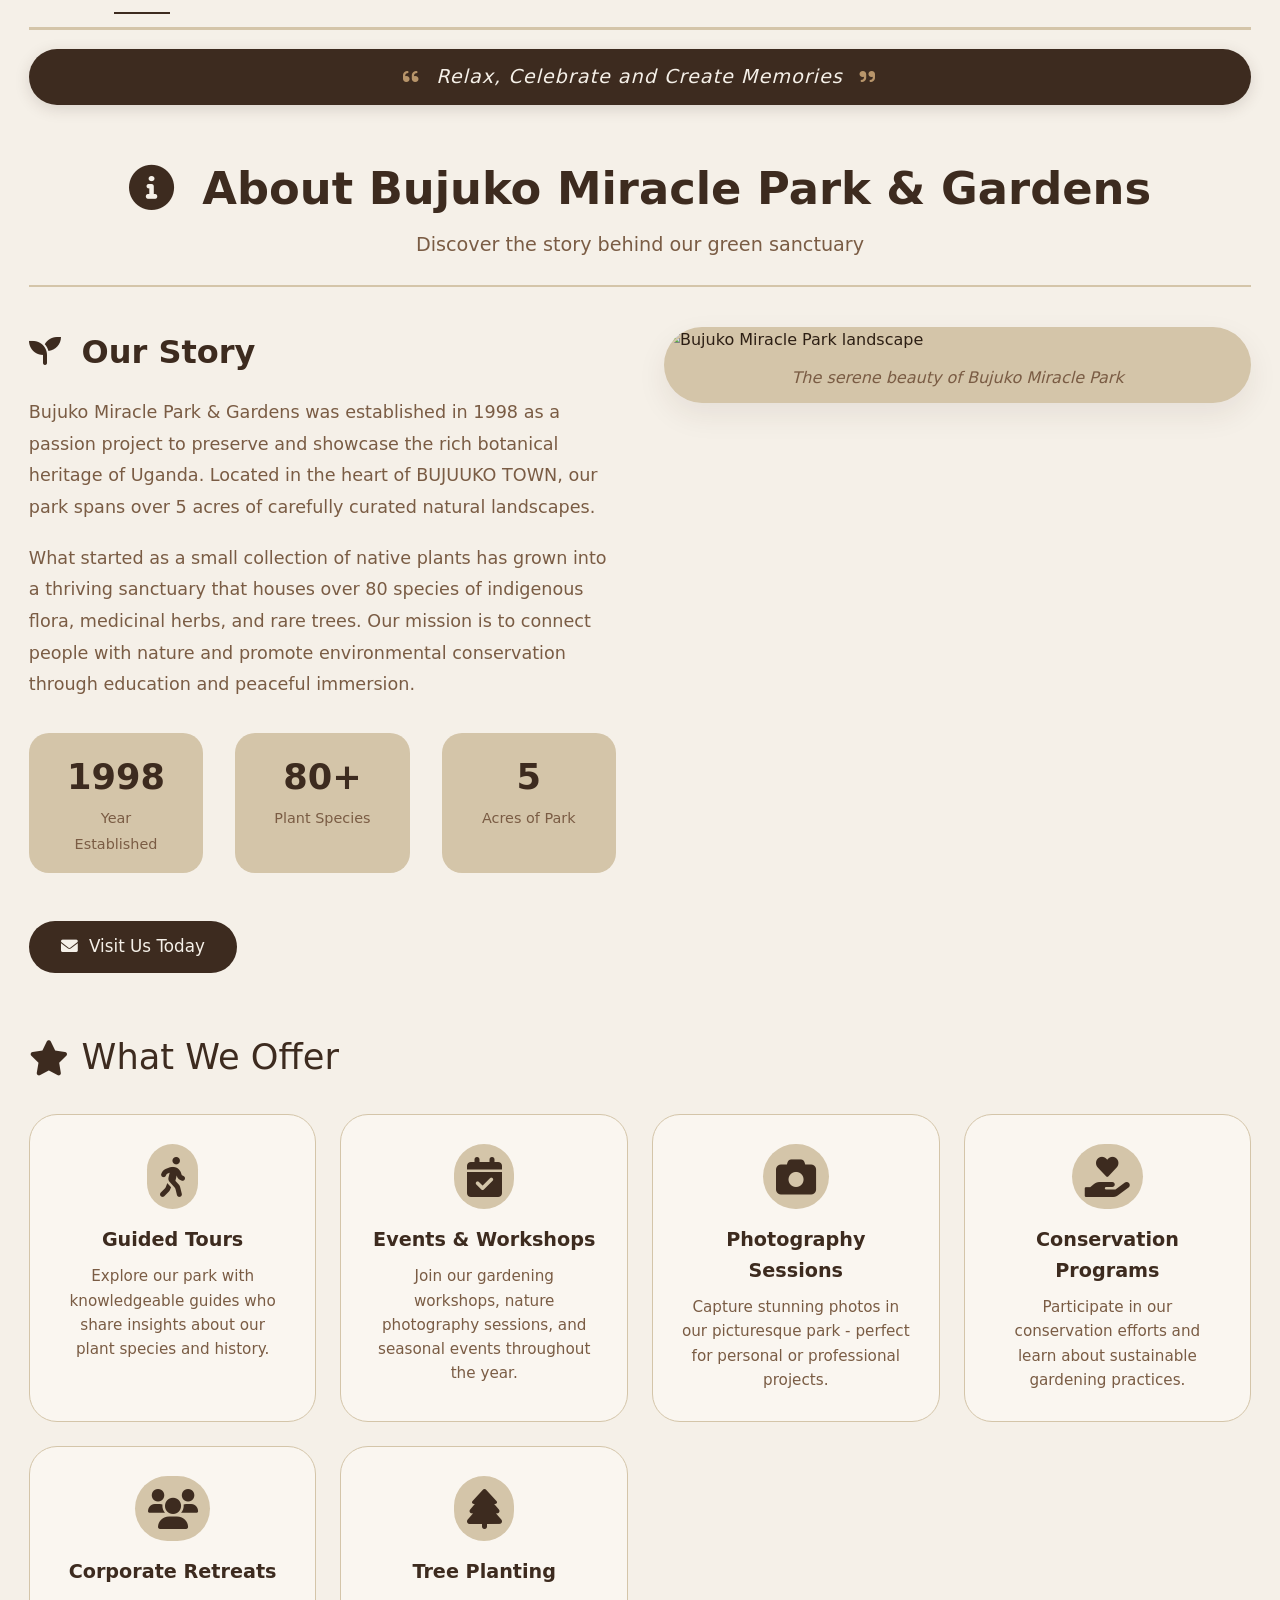
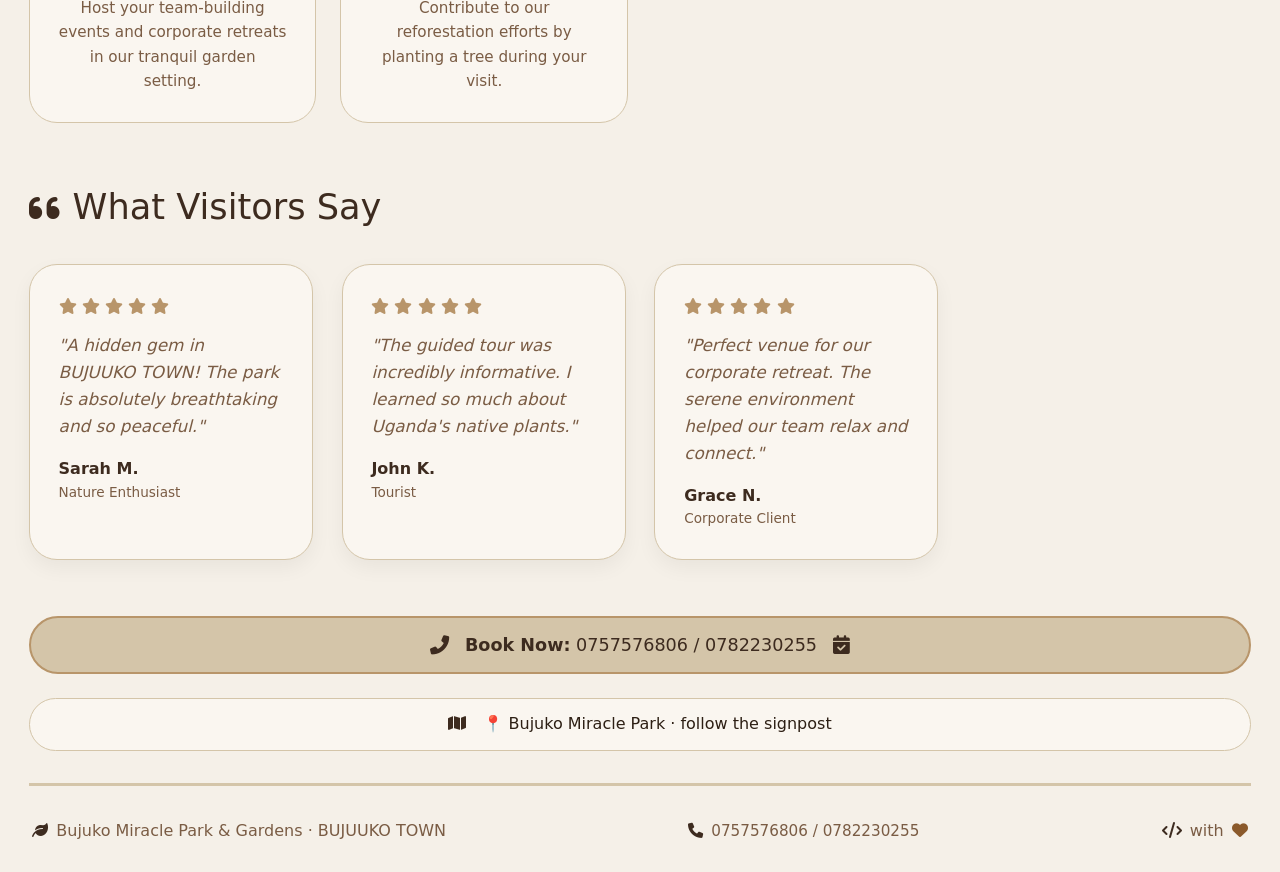
==== commit f0870e23: "Enhance about.html with logo and layout improvements Updated the header section to include a logo im" ====
--- a/about.html
+++ b/about.html
@@ -16,9 +16,12 @@
         <!-- ===== HEADER / NAV ===== -->
         <header class="navbar">
             <div class="logo">
-                <a href="index.html" style="text-decoration: none;">
-                    <h1>🌿 Bujuko Miracle Park & Gardens</h1>
-                    <span>BUJUUKO TOWN · Mityana road</span>
+                <a href="index.html" style="text-decoration: none; display: flex; align-items: center; gap: 1rem;">
+                    <img src="logo.jpeg" alt="Bujuko Miracle Park Logo" class="logo-img" />
+                    <div>
+                        <h1>Bujuko Miracle Park & Gardens</h1>
+                        <span>BUJUUKO TOWN · Mityana road</span>
+                    </div>
                 </a>
             </div>
             <div class="nav-links">
@@ -202,4 +205,4 @@
     <!-- External JavaScript -->
     <script src="script.js"></script>
 </body>
-</html>+</html>
--- a/style.css
+++ b/style.css
@@ -1061,6 +1061,134 @@
 }
 
 /* ============================================================
+   MENU IMAGE SLIDESHOW STYLES (MORE AGGRESSIVE SIZE REDUCTION)
+   ============================================================ */
+
+.menu-section {
+    margin: 2rem 0 1.5rem;
+    padding: 1.5rem 1rem;
+    background: var(--warm-white);
+    border-radius: 30px;
+    border: 1px solid var(--coffee-cream);
+}
+
+.menu-subtitle {
+    text-align: center;
+    color: var(--coffee-light);
+    font-size: 0.95rem;
+    margin-top: -0.3rem;
+    margin-bottom: 1.2rem;
+}
+
+.menu-carousel {
+    position: relative;
+    overflow: hidden;
+    border-radius: 16px;
+    background: var(--off-white);
+    padding: 0.3rem;
+    min-height: 200px;
+    max-width: 700px;
+    margin: 0 auto;
+    display: flex;
+    align-items: center;
+    justify-content: center;
+}
+
+.menu-slide {
+    display: none;
+    width: 100%;
+    animation: fadeSlide 0.5s ease;
+}
+
+.menu-slide.active {
+    display: block;
+}
+
+.menu-slide-img {
+    width: 100%;
+    height: auto;
+    max-height: 380px;
+    object-fit: contain;
+    border-radius: 12px;
+    display: block;
+    background: var(--warm-white);
+}
+
+@keyframes fadeSlide {
+    0% {
+        opacity: 0;
+        transform: scale(0.98);
+    }
+    100% {
+        opacity: 1;
+        transform: scale(1);
+    }
+}
+
+/* Carousel Navigation Buttons */
+.carousel-btn {
+    position: absolute;
+    top: 50%;
+    transform: translateY(-50%);
+    background: var(--coffee-dark);
+    color: var(--off-white);
+    border: none;
+    width: 32px;
+    height: 32px;
+    border-radius: 50%;
+    font-size: 0.8rem;
+    cursor: pointer;
+    transition: 0.3s;
+    z-index: 10;
+    display: flex;
+    align-items: center;
+    justify-content: center;
+    box-shadow: 0 4px 12px rgba(61, 43, 31, 0.2);
+}
+
+.carousel-btn:hover {
+    background: var(--coffee-medium);
+    transform: translateY(-50%) scale(1.05);
+}
+
+.prev-btn {
+    left: 6px;
+}
+
+.next-btn {
+    right: 6px;
+}
+
+/* Carousel Dots */
+.carousel-dots {
+    display: flex;
+    justify-content: center;
+    gap: 0.5rem;
+    margin-top: 0.8rem;
+    flex-wrap: wrap;
+}
+
+.dot {
+    width: 8px;
+    height: 8px;
+    border-radius: 50%;
+    background: var(--coffee-cream);
+    border: none;
+    cursor: pointer;
+    transition: 0.3s;
+    padding: 0;
+}
+
+.dot:hover {
+    background: var(--coffee-light);
+}
+
+.dot.active {
+    background: var(--coffee-dark);
+    transform: scale(1.2);
+}
+
+/* ============================================================
    RESPONSIVE STYLES
    ============================================================ */
 
@@ -1084,6 +1212,34 @@
     .slogan-banner {
         font-size: 1rem;
         padding: 0.6rem 1rem;
+    }
+}
+
+@media (max-width: 768px) {
+    .menu-carousel {
+        min-height: 160px;
+        max-width: 100%;
+        padding: 0.2rem;
+    }
+
+    .menu-slide-img {
+        max-height: 280px;
+    }
+
+    .carousel-btn {
+        width: 28px;
+        height: 28px;
+        font-size: 0.7rem;
+    }
+
+    .menu-section {
+        padding: 1rem 0.6rem;
+        border-radius: 20px;
+    }
+
+    .menu-subtitle {
+        font-size: 0.85rem;
+        margin-bottom: 0.8rem;
     }
 }
 
@@ -1302,4 +1458,43 @@
     .booking-banner i {
         font-size: 0.9rem;
     }
-}+
+    .menu-carousel {
+        min-height: 140px;
+        padding: 0.15rem;
+    }
+
+    .menu-slide-img {
+        max-height: 220px;
+    }
+
+    .carousel-btn {
+        width: 24px;
+        height: 24px;
+        font-size: 0.6rem;
+    }
+
+    .prev-btn {
+        left: 4px;
+    }
+
+    .next-btn {
+        right: 4px;
+    }
+
+    .dot {
+        width: 6px;
+        height: 6px;
+    }
+
+    .menu-section {
+        padding: 0.6rem 0.4rem;
+        border-radius: 16px;
+        margin: 1rem 0;
+    }
+
+    .menu-subtitle {
+        font-size: 0.75rem;
+        margin-bottom: 0.5rem;
+    }
+}
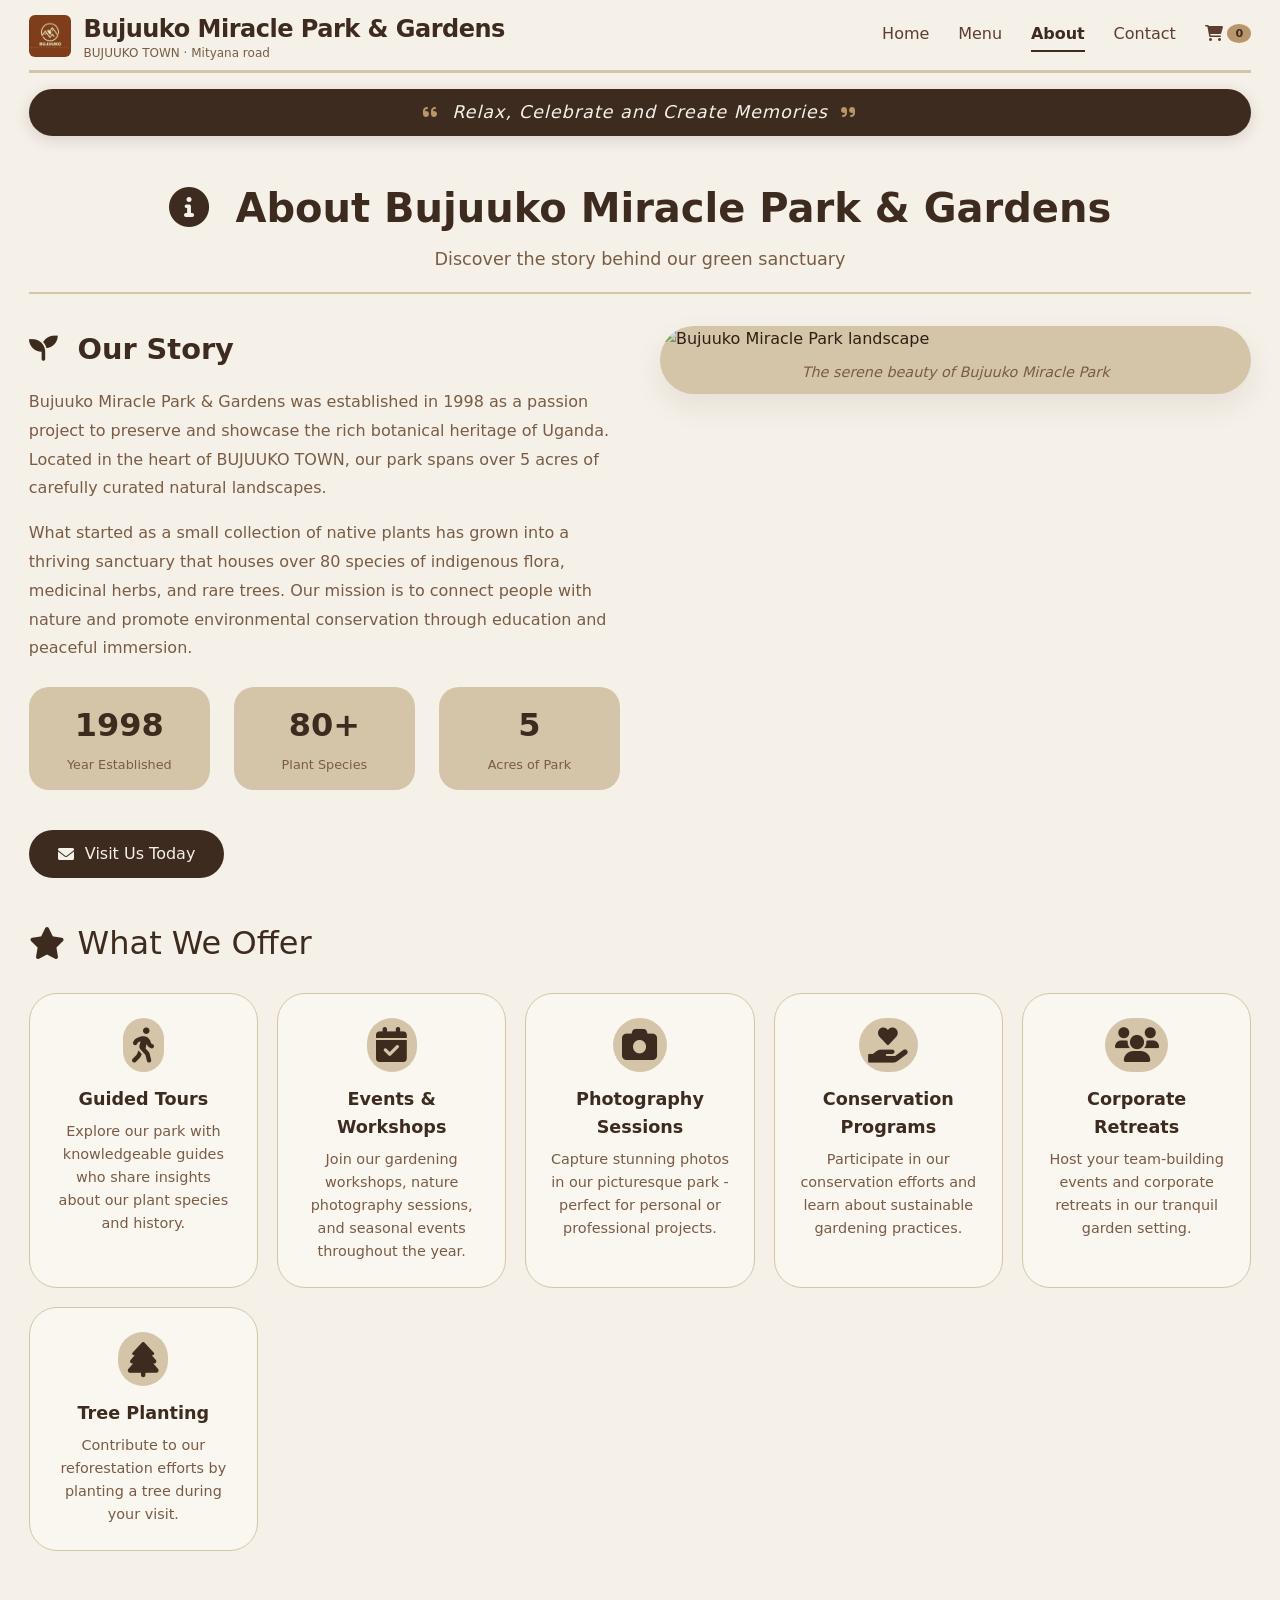
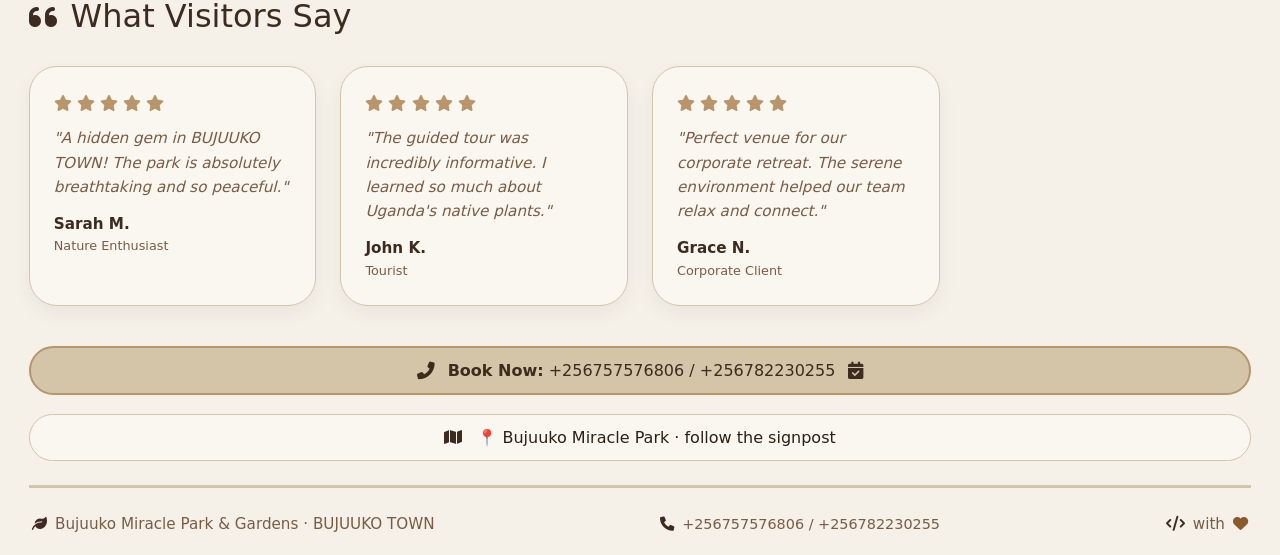
==== commit 54fb11d1: "Add Google site verification to about.html Added Google site verification meta tag to the head secti" ====
--- a/about.html
+++ b/about.html
@@ -1,9 +1,10 @@
 <!DOCTYPE html>
 <html lang="en">
 <head>
+    <meta name="google-site-verification" content="TBymU7ZhZDrOnA3fvhPjc528JCQxEKEI0-eg3JJJtqKY" />
     <meta charset="UTF-8" />
     <meta name="viewport" content="width=device-width, initial-scale=1.0" />
-    <title>Bujuko Miracle Park & Gardens · About</title>
+    <title>Bujuuko Miracle Park & Gardens · About</title>
 
     <!-- Font Awesome Icons (free) -->
     <link rel="stylesheet" href="https://cdnjs.cloudflare.com/ajax/libs/font-awesome/6.0.0-beta3/css/all.min.css" />
@@ -16,18 +17,23 @@
         <!-- ===== HEADER / NAV ===== -->
         <header class="navbar">
             <div class="logo">
-                <a href="index.html" style="text-decoration: none; display: flex; align-items: center; gap: 1rem;">
-                    <img src="logo.jpeg" alt="Bujuko Miracle Park Logo" class="logo-img" />
+                <a href="home.html" style="text-decoration: none; display: flex; align-items: center; gap: 0.8rem;">
+                    <img src="logo.jpeg" alt="Bujuuko Miracle Park Logo" class="logo-img" />
                     <div>
-                        <h1>Bujuko Miracle Park & Gardens</h1>
+                        <h1>Bujuuko Miracle Park & Gardens</h1>
                         <span>BUJUUKO TOWN · Mityana road</span>
                     </div>
                 </a>
             </div>
             <div class="nav-links">
-                <a href="index.html">Home</a>
+                <a href="home.html">Home</a>
+                <a href="menu.html">Menu</a>
                 <a href="about.html" class="active">About</a>
                 <a href="contact.html">Contact</a>
+                <a href="cart.html" class="cart-link">
+                    <i class="fas fa-shopping-cart"></i>
+                    <span class="cart-count" id="cartCount">0</span>
+                </a>
             </div>
         </header>
 
@@ -40,7 +46,7 @@
 
         <!-- ===== ABOUT HERO ===== -->
         <section class="page-hero">
-            <h1><i class="fas fa-info-circle"></i> About Bujuko Miracle Park & Gardens</h1>
+            <h1><i class="fas fa-info-circle"></i> About Bujuuko Miracle Park & Gardens</h1>
             <p class="page-subtitle">Discover the story behind our green sanctuary</p>
         </section>
 
@@ -49,7 +55,7 @@
             <div class="about-text">
                 <h2><i class="fas fa-seedling"></i> Our Story</h2>
                 <p>
-                    Bujuko Miracle Park & Gardens was established in 1998 as a passion project to preserve 
+                    Bujuuko Miracle Park & Gardens was established in 1998 as a passion project to preserve 
                     and showcase the rich botanical heritage of Uganda. Located in the heart 
                     of BUJUUKO TOWN, our park spans over 5 acres of carefully curated 
                     natural landscapes.
@@ -80,8 +86,8 @@
                 </a>
             </div>
             <div class="about-image">
-                <img src="images/garden1.jpg" alt="Bujuko Miracle Park landscape" />
-                <div class="image-caption">The serene beauty of Bujuko Miracle Park</div>
+                <img src="images/garden1.jpg" alt="Bujuuko Miracle Park landscape" />
+                <div class="image-caption">The serene beauty of Bujuuko Miracle Park</div>
             </div>
         </div>
 
@@ -178,23 +184,23 @@
         <!-- ===== BOOKING NUMBERS ===== -->
         <div class="booking-banner">
             <i class="fas fa-phone-alt"></i>
-            <span><strong>Book Now:</strong> 0757576806 / 0782230255</span>
+            <span><strong>Book Now:</strong> +256757576806 / +256782230255</span>
             <i class="fas fa-calendar-check"></i>
         </div>
 
         <!-- ===== DYNAMIC GREETING MESSAGE ===== -->
         <div class="greeting-message">
             <i class="fas fa-map"></i>
-            <span id="dynamic-greeting">📍 Bujuko Miracle Park · follow the signpost</span>
+            <span id="dynamic-greeting">📍 Bujuuko Miracle Park · follow the signpost</span>
         </div>
 
         <!-- ===== FOOTER ===== -->
         <footer class="footer">
             <div>
-                <i class="fas fa-leaf"></i> Bujuko Miracle Park & Gardens · BUJUUKO TOWN
+                <i class="fas fa-leaf"></i> Bujuuko Miracle Park & Gardens · BUJUUKO TOWN
             </div>
             <div class="credit">
-                <i class="fas fa-phone"></i> 0757576806 / 0782230255
+                <i class="fas fa-phone"></i> +256757576806 / +256782230255
             </div>
             <div>
                 <i class="fas fa-code"></i> with <i class="fas fa-heart"></i>
--- a/style.css
+++ b/style.css
@@ -43,23 +43,23 @@
     background: var(--coffee-dark);
     color: var(--off-white);
     text-align: center;
-    padding: 0.8rem 1.5rem;
+    padding: 0.6rem 1.2rem;
     border-radius: 60px;
-    margin: 1.2rem 0 0.5rem;
-    font-size: 1.2rem;
+    margin: 1rem 0 0.5rem;
+    font-size: 1.1rem;
     font-weight: 400;
     letter-spacing: 1px;
     display: flex;
     align-items: center;
     justify-content: center;
-    gap: 1rem;
+    gap: 0.8rem;
     flex-wrap: wrap;
     box-shadow: 0 4px 15px rgba(61, 43, 31, 0.15);
 }
 
 .slogan-banner i {
     color: var(--coffee-gold);
-    font-size: 1.1rem;
+    font-size: 1rem;
 }
 
 .slogan-banner span {
@@ -71,22 +71,22 @@
     background: var(--coffee-cream);
     color: var(--coffee-dark);
     text-align: center;
-    padding: 0.8rem 1.5rem;
+    padding: 0.6rem 1.2rem;
     border-radius: 60px;
-    margin: 1.5rem 0;
-    font-size: 1.1rem;
+    margin: 1.2rem 0;
+    font-size: 1rem;
     font-weight: 500;
     display: flex;
     align-items: center;
     justify-content: center;
-    gap: 1rem;
+    gap: 0.8rem;
     flex-wrap: wrap;
     border: 2px solid var(--coffee-gold);
 }
 
 .booking-banner i {
     color: var(--coffee-dark);
-    font-size: 1.2rem;
+    font-size: 1.1rem;
 }
 
 .booking-banner strong {
@@ -96,16 +96,17 @@
 /* ---------- QUICK BOOKING (Contact Page) ---------- */
 .quick-booking {
     background: var(--warm-white);
-    padding: 1.5rem;
+    padding: 1.2rem;
     border-radius: 28px;
-    margin: 1.5rem 0;
+    margin: 1.2rem 0;
     border: 2px solid var(--coffee-cream);
     text-align: center;
 }
 
 .quick-booking h3 {
     color: var(--coffee-dark);
-    margin-bottom: 0.5rem;
+    margin-bottom: 0.4rem;
+    font-size: 1.2rem;
 }
 
 .quick-booking h3 i {
@@ -115,12 +116,12 @@
 
 .quick-booking p {
     color: var(--coffee-light);
-    margin-bottom: 1rem;
+    margin-bottom: 0.8rem;
 }
 
 .booking-buttons {
     display: flex;
-    gap: 1rem;
+    gap: 0.8rem;
     justify-content: center;
     flex-wrap: wrap;
 }
@@ -128,15 +129,15 @@
 .booking-btn {
     display: inline-flex;
     align-items: center;
-    gap: 0.6rem;
+    gap: 0.5rem;
     background: var(--coffee-dark);
     color: var(--off-white);
-    padding: 0.6rem 1.5rem;
+    padding: 0.5rem 1.2rem;
     border-radius: 60px;
     text-decoration: none;
     font-weight: 500;
     transition: 0.3s;
-    font-size: 1rem;
+    font-size: 0.9rem;
 }
 
 .booking-btn:hover {
@@ -154,17 +155,20 @@
     display: flex;
     justify-content: space-between;
     align-items: center;
-    padding: 1.2rem 0 0.8rem;
+    padding: 0.6rem 0 0.4rem;
     flex-wrap: wrap;
     border-bottom: 3px solid var(--coffee-cream);
 }
 
 .logo a {
     text-decoration: none;
+    display: flex;
+    align-items: center;
+    gap: 0.8rem;
 }
 
 .logo h1 {
-    font-size: 2.1rem;
+    font-size: 1.5rem;
     font-weight: 600;
     color: var(--coffee-dark);
     letter-spacing: -0.5px;
@@ -173,21 +177,29 @@
 .logo span {
     font-weight: 300;
     color: var(--coffee-light);
-    font-size: 1rem;
+    font-size: 0.75rem;
     display: block;
-    margin-top: -6px;
+    margin-top: -4px;
+}
+
+/* ---------- LOGO IMAGE ---------- */
+.logo-img {
+    height: 42px;
+    width: auto;
+    border-radius: 6px;
+    display: block;
 }
 
 .nav-links {
     display: flex;
-    gap: 2.2rem;
+    gap: 1.8rem;
     font-weight: 500;
 }
 
 .nav-links a {
     text-decoration: none;
     color: var(--coffee-medium);
-    font-size: 1.05rem;
+    font-size: 1rem;
     transition: 0.2s;
     border-bottom: 2px solid transparent;
     padding-bottom: 4px;
@@ -204,6 +216,56 @@
     font-weight: 600;
 }
 
+/* ---------- CART LINK IN NAV ---------- */
+.cart-link {
+    position: relative;
+    display: inline-flex;
+    align-items: center;
+    gap: 0.3rem;
+}
+
+.cart-count {
+    background: var(--coffee-gold);
+    color: var(--coffee-dark);
+    font-size: 0.7rem;
+    font-weight: 700;
+    padding: 0.1rem 0.5rem;
+    border-radius: 50%;
+    min-width: 20px;
+    text-align: center;
+    line-height: 1.4;
+}
+
+/* ---------- CART TOAST NOTIFICATION ---------- */
+.cart-toast {
+    position: fixed;
+    bottom: 30px;
+    right: 30px;
+    background: var(--coffee-dark);
+    color: var(--off-white);
+    padding: 0.8rem 1.5rem;
+    border-radius: 60px;
+    display: flex;
+    align-items: center;
+    gap: 0.8rem;
+    box-shadow: 0 8px 30px rgba(0, 0, 0, 0.2);
+    transform: translateY(100px);
+    opacity: 0;
+    transition: all 0.4s ease;
+    z-index: 999;
+    font-size: 0.95rem;
+}
+
+.cart-toast.show {
+    transform: translateY(0);
+    opacity: 1;
+}
+
+.cart-toast i {
+    color: #4CAF50;
+    font-size: 1.2rem;
+}
+
 /* ---------- BUTTONS ---------- */
 .btn-primary {
     display: inline-flex;
@@ -211,14 +273,14 @@
     gap: 0.7rem;
     background: var(--coffee-dark);
     color: var(--off-white);
-    padding: 0.8rem 2rem;
+    padding: 0.7rem 1.8rem;
     border-radius: 60px;
     text-decoration: none;
     font-weight: 500;
     transition: 0.3s;
     border: none;
     cursor: pointer;
-    font-size: 1.05rem;
+    font-size: 1rem;
     margin-top: 1rem;
 }
 
@@ -234,7 +296,7 @@
     flex-wrap: wrap;
     align-items: center;
     justify-content: space-between;
-    margin: 2.8rem 0 2.5rem;
+    margin: 2.2rem 0 2rem;
     gap: 2rem;
 }
 
@@ -243,7 +305,7 @@
 }
 
 .hero-text h2 {
-    font-size: 2.8rem;
+    font-size: 2.5rem;
     font-weight: 600;
     color: var(--coffee-dark);
     line-height: 1.2;
@@ -261,19 +323,19 @@
     display: inline-block;
     border-radius: 30px;
     font-weight: 300;
+    font-size: 1rem;
+    margin-top: 0.4rem;
+}
+
+.hero-text p {
     font-size: 1.1rem;
-    margin-top: 0.4rem;
-}
-
-.hero-text p {
-    font-size: 1.2rem;
-    margin: 1.2rem 0 0.8rem;
+    margin: 1rem 0 0.6rem;
     color: var(--coffee-light);
 }
 
 .signpost-badge {
     background: var(--warm-white);
-    padding: 0.8rem 1.8rem;
+    padding: 0.6rem 1.5rem;
     border-radius: 60px;
     display: inline-flex;
     align-items: center;
@@ -286,19 +348,19 @@
 
 .signpost-badge i {
     color: var(--coffee-dark);
-    font-size: 1.3rem;
-}
-
+    font-size: 1.2rem;
+}
+
+/* ---------- HERO IMAGE WITH OVERLAY ---------- */
 .hero-image {
     flex: 1 1 380px;
     max-width: 580px;
-    background: var(--coffee-cream);
     border-radius: 60px 20px 60px 20px;
     padding: 0;
     box-shadow: 0 20px 30px -10px rgba(61, 43, 31, 0.2);
     text-align: center;
-    min-height: 320px;
-    max-height: 420px;
+    min-height: 280px;
+    max-height: 380px;
     display: flex;
     flex-direction: column;
     align-items: center;
@@ -311,39 +373,53 @@
     width: 100%;
     height: 100%;
     object-fit: cover;
-    min-height: 320px;
-    max-height: 420px;
-    border-radius: 60px 20px 60px 20px;
+    min-height: 280px;
+    max-height: 380px;
+    display: block;
+}
+
+/* Dark overlay to make text readable */
+.hero-overlay {
+    position: absolute;
+    top: 0;
+    left: 0;
+    width: 100%;
+    height: 100%;
+    background: rgba(0, 0, 0, 0.35);
+    pointer-events: none;
+    z-index: 1;
 }
 
 .hero-image .garden-label {
     position: absolute;
-    font-size: 1.6rem;
+    font-size: 1.4rem;
     font-weight: 300;
     letter-spacing: 2px;
-    color: var(--text-dark);
-    background: rgba(245, 240, 232, 0.85);
-    padding: 0.2rem 1.6rem;
+    color: #FFFFFF;
+    background: rgba(0, 0, 0, 0.45);
+    padding: 0.2rem 1.4rem;
     border-radius: 60px;
     backdrop-filter: blur(2px);
-    bottom: 70px;
+    bottom: 60px;
+    z-index: 2;
 }
 
 .hero-location {
     position: absolute;
-    font-size: 0.85rem;
-    background: var(--coffee-foam);
-    padding: 0.2rem 1.2rem;
+    font-size: 0.75rem;
+    color: #FFFFFF;
+    background: rgba(0, 0, 0, 0.5);
+    padding: 0.2rem 1rem;
     border-radius: 40px;
-    bottom: 20px;
-    color: var(--coffee-dark);
+    bottom: 18px;
+    z-index: 2;
 }
 
 /* ---------- DIRECTION CARD ---------- */
 .direction-card {
     border-radius: 40px;
-    padding: 1.5rem 2.2rem;
-    margin: 1.8rem 0 2.5rem;
+    padding: 1.2rem 1.8rem;
+    margin: 1.5rem 0 2rem;
     display: flex;
     flex-wrap: wrap;
     align-items: center;
@@ -356,15 +432,15 @@
 .direction-item {
     display: flex;
     align-items: center;
-    gap: 0.8rem;
-    font-size: 1.1rem;
-    padding: 0.4rem 0.2rem;
+    gap: 0.6rem;
+    font-size: 1rem;
+    padding: 0.3rem 0.2rem;
 }
 
 .direction-item i {
     color: var(--coffee-dark);
-    width: 2rem;
-    font-size: 1.5rem;
+    width: 1.8rem;
+    font-size: 1.3rem;
     text-align: center;
 }
 
@@ -376,23 +452,23 @@
 .direction-item .distance-badge {
     background: var(--coffee-dark);
     color: var(--off-white);
-    padding: 0.2rem 1.2rem;
+    padding: 0.2rem 1rem;
     border-radius: 60px;
-    font-size: 0.9rem;
+    font-size: 0.8rem;
     margin-left: 0.4rem;
     font-weight: 500;
 }
 
 /* ---------- GALLERY SECTION ---------- */
 .gallery-section {
-    margin: 3rem 0;
+    margin: 2.5rem 0;
 }
 
 .section-title {
-    font-size: 2.2rem;
+    font-size: 2rem;
     font-weight: 500;
     color: var(--coffee-dark);
-    margin-bottom: 1.8rem;
+    margin-bottom: 1.5rem;
     display: flex;
     align-items: center;
     gap: 0.8rem;
@@ -404,8 +480,8 @@
 
 .gallery-grid {
     display: grid;
-    grid-template-columns: repeat(auto-fill, minmax(260px, 1fr));
-    gap: 1.5rem;
+    grid-template-columns: repeat(auto-fill, minmax(240px, 1fr));
+    gap: 1.2rem;
 }
 
 .gallery-item {
@@ -416,7 +492,7 @@
     cursor: pointer;
     background: var(--warm-white);
     aspect-ratio: 4 / 3;
-    max-height: 260px;
+    max-height: 220px;
 }
 
 .gallery-item:hover {
@@ -434,14 +510,14 @@
 /* ---------- FEATURES GRID ---------- */
 .features {
     display: grid;
-    grid-template-columns: repeat(auto-fit, minmax(240px, 1fr));
-    gap: 2.2rem;
-    margin: 3.2rem 0 3.8rem;
+    grid-template-columns: repeat(auto-fit, minmax(220px, 1fr));
+    gap: 1.8rem;
+    margin: 2.5rem 0 3rem;
 }
 
 .feature-card {
     background: var(--warm-white);
-    padding: 1.8rem 1.5rem;
+    padding: 1.5rem 1.2rem;
     border-radius: 36px;
     box-shadow: 0 12px 22px -8px rgba(61, 43, 31, 0.06);
     transition: all 0.15s;
@@ -456,76 +532,382 @@
 }
 
 .feature-card i {
-    font-size: 2.6rem;
+    font-size: 2.2rem;
     color: var(--coffee-dark);
     background: var(--coffee-cream);
+    padding: 0.6rem;
+    border-radius: 60px;
+    margin-bottom: 0.8rem;
+}
+
+.feature-card h3 {
+    font-size: 1.3rem;
+    font-weight: 500;
+    color: var(--coffee-dark);
+}
+
+.feature-card p {
+    color: var(--coffee-light);
+    margin-top: 0.4rem;
+    font-size: 0.95rem;
+}
+
+/* ---------- FEATURED MENU ---------- */
+.featured-menu {
+    margin: 2.5rem 0;
+}
+
+.menu-subtitle {
+    text-align: center;
+    color: var(--coffee-light);
+    font-size: 0.95rem;
+    margin-top: -0.5rem;
+    margin-bottom: 1.5rem;
+}
+
+/* ---------- MENU GRID ---------- */
+.menu-grid {
+    display: grid;
+    grid-template-columns: repeat(auto-fill, minmax(200px, 1fr));
+    gap: 1.5rem;
+}
+
+.menu-card {
+    background: var(--warm-white);
+    border-radius: 20px;
+    overflow: hidden;
+    box-shadow: 0 4px 15px rgba(0, 0, 0, 0.06);
+    transition: transform 0.3s ease, box-shadow 0.3s ease;
+    border: 1px solid var(--coffee-cream);
+    display: flex;
+    flex-direction: column;
+}
+
+.menu-card:hover {
+    transform: translateY(-4px);
+    box-shadow: 0 8px 25px rgba(61, 43, 31, 0.12);
+}
+
+.menu-card-image {
+    width: 100%;
+    height: 140px;
+    object-fit: cover;
+    background: var(--coffee-cream);
+}
+
+.menu-card-body {
+    padding: 0.8rem 1rem 1rem;
+    flex: 1;
+    display: flex;
+    flex-direction: column;
+}
+
+.menu-card-title {
+    font-size: 0.95rem;
+    font-weight: 600;
+    color: var(--coffee-dark);
+    margin-bottom: 0.2rem;
+}
+
+.menu-card-desc {
+    font-size: 0.75rem;
+    color: var(--coffee-light);
+    margin-bottom: 0.4rem;
+    flex: 1;
+    line-height: 1.3;
+}
+
+.menu-card-price {
+    font-size: 1rem;
+    font-weight: 700;
+    color: var(--coffee-dark);
+    margin-bottom: 0.6rem;
+}
+
+.menu-card .btn-add-cart {
+    background: var(--coffee-dark);
+    color: var(--off-white);
+    border: none;
+    padding: 0.4rem 0.8rem;
+    border-radius: 60px;
+    font-size: 0.8rem;
+    font-weight: 500;
+    cursor: pointer;
+    transition: 0.3s;
+    display: inline-flex;
+    align-items: center;
+    justify-content: center;
+    gap: 0.4rem;
+    width: 100%;
+}
+
+.menu-card .btn-add-cart:hover {
+    background: var(--coffee-medium);
+    transform: scale(1.02);
+}
+
+.menu-card .btn-add-cart:active {
+    transform: scale(0.95);
+}
+
+.menu-card .btn-add-cart i {
+    font-size: 0.8rem;
+}
+
+/* ---------- MENU TABS ---------- */
+.menu-tabs {
+    display: flex;
+    flex-wrap: wrap;
+    gap: 0.6rem;
+    margin: 1.5rem 0 2rem;
+    justify-content: center;
+}
+
+.tab-btn {
+    background: var(--warm-white);
+    color: var(--coffee-medium);
+    border: 2px solid var(--coffee-cream);
+    padding: 0.4rem 1rem;
+    border-radius: 60px;
+    font-size: 0.8rem;
+    font-weight: 500;
+    cursor: pointer;
+    transition: 0.3s;
+}
+
+.tab-btn:hover {
+    border-color: var(--coffee-gold);
+    color: var(--coffee-dark);
+}
+
+.tab-btn.active {
+    background: var(--coffee-dark);
+    color: var(--off-white);
+    border-color: var(--coffee-dark);
+}
+
+/* ---------- CART PAGE ---------- */
+.cart-page {
+    display: grid;
+    grid-template-columns: 2fr 1fr;
+    gap: 2rem;
+    margin: 2rem 0 3rem;
+}
+
+.cart-items-empty {
+    text-align: center;
+    padding: 3rem 1rem;
+    background: var(--warm-white);
+    border-radius: 30px;
+    border: 2px dashed var(--coffee-cream);
+}
+
+.cart-items-empty i {
+    font-size: 3rem;
+    color: var(--coffee-cream);
+    margin-bottom: 1rem;
+}
+
+.cart-items-empty h3 {
+    color: var(--coffee-light);
+    margin-bottom: 0.5rem;
+}
+
+.cart-item {
+    display: flex;
+    align-items: center;
+    gap: 1rem;
+    padding: 0.8rem 0;
+    border-bottom: 1px solid var(--coffee-cream);
+}
+
+.cart-item:last-child {
+    border-bottom: none;
+}
+
+.cart-item-img {
+    width: 60px;
+    height: 60px;
+    object-fit: cover;
+    border-radius: 12px;
+    background: var(--coffee-cream);
+}
+
+.cart-item-info {
+    flex: 1;
+}
+
+.cart-item-info h4 {
+    font-size: 0.95rem;
+    color: var(--coffee-dark);
+}
+
+.cart-item-info p {
+    font-size: 0.85rem;
+    color: var(--coffee-light);
+}
+
+.cart-item-qty {
+    display: flex;
+    align-items: center;
+    gap: 0.5rem;
+}
+
+.cart-item-qty button {
+    background: var(--coffee-cream);
+    border: none;
+    width: 28px;
+    height: 28px;
+    border-radius: 50%;
+    font-size: 1rem;
+    cursor: pointer;
+    transition: 0.3s;
+    color: var(--coffee-dark);
+    font-weight: 700;
+}
+
+.cart-item-qty button:hover {
+    background: var(--coffee-gold);
+}
+
+.cart-item-qty span {
+    font-weight: 600;
+    min-width: 24px;
+    text-align: center;
+    color: var(--coffee-dark);
+}
+
+.cart-item-remove {
+    background: none;
+    border: none;
+    color: #e74c3c;
+    cursor: pointer;
+    font-size: 1.1rem;
+    transition: 0.3s;
+    padding: 0.3rem;
+}
+
+.cart-item-remove:hover {
+    transform: scale(1.2);
+}
+
+/* ---------- CART SUMMARY ---------- */
+.cart-summary {
+    background: var(--warm-white);
+    padding: 1.5rem;
+    border-radius: 28px;
+    border: 1px solid var(--coffee-cream);
+    align-self: start;
+    position: sticky;
+    top: 20px;
+}
+
+.cart-summary h3 {
+    font-size: 1.3rem;
+    color: var(--coffee-dark);
+    margin-bottom: 1rem;
+    padding-bottom: 0.5rem;
+    border-bottom: 2px solid var(--coffee-cream);
+}
+
+.cart-summary-row {
+    display: flex;
+    justify-content: space-between;
+    padding: 0.5rem 0;
+    color: var(--coffee-light);
+    font-size: 0.95rem;
+}
+
+.cart-summary-row.total {
+    font-weight: 700;
+    font-size: 1.2rem;
+    color: var(--coffee-dark);
+    border-top: 2px solid var(--coffee-cream);
+    padding-top: 0.8rem;
+    margin-top: 0.5rem;
+}
+
+.btn-place-order {
+    width: 100%;
+    background: var(--coffee-dark);
+    color: var(--off-white);
+    border: none;
     padding: 0.8rem;
     border-radius: 60px;
-    margin-bottom: 1rem;
-}
-
-.feature-card h3 {
-    font-size: 1.5rem;
-    font-weight: 500;
-    color: var(--coffee-dark);
-}
-
-.feature-card p {
-    color: var(--coffee-light);
-    margin-top: 0.6rem;
+    font-size: 1rem;
+    font-weight: 600;
+    cursor: pointer;
+    transition: 0.3s;
+    margin-top: 1rem;
+    display: flex;
+    align-items: center;
+    justify-content: center;
+    gap: 0.6rem;
+}
+
+.btn-place-order:hover {
+    background: var(--coffee-medium);
+    transform: scale(1.02);
+}
+
+.btn-place-order:disabled {
+    opacity: 0.5;
+    cursor: not-allowed;
+    transform: none;
 }
 
 /* ---------- LOCATION SECTION ---------- */
 .location-section {
     background: var(--coffee-cream);
     border-radius: 50px;
-    padding: 2rem 2.5rem;
-    margin: 2.5rem 0 2.8rem;
+    padding: 1.5rem 2rem;
+    margin: 2rem 0 2.2rem;
     display: flex;
     flex-wrap: wrap;
     align-items: center;
     justify-content: space-between;
-    gap: 1.5rem;
+    gap: 1.2rem;
 }
 
 .location-text {
     display: flex;
     align-items: center;
-    gap: 1.2rem;
+    gap: 1rem;
 }
 
 .location-text i {
-    font-size: 2.8rem;
+    font-size: 2.4rem;
     color: var(--coffee-dark);
 }
 
 .location-text div {
-    font-size: 1.2rem;
+    font-size: 1.1rem;
 }
 
 .location-text .town {
     font-weight: 600;
-    font-size: 1.6rem;
+    font-size: 1.4rem;
     color: var(--coffee-dark);
 }
 
 .location-cta {
     background: var(--coffee-dark);
     color: var(--off-white);
-    padding: 0.7rem 2.2rem;
+    padding: 0.5rem 1.8rem;
     border-radius: 60px;
     font-weight: 500;
     letter-spacing: 0.5px;
     display: inline-flex;
     align-items: center;
-    gap: 0.6rem;
+    gap: 0.5rem;
     transition: 0.2s;
     cursor: default;
     border: none;
+    font-size: 0.95rem;
 }
 
 .location-cta i {
-    font-size: 1.2rem;
+    font-size: 1.1rem;
 }
 
 /* ---------- GREETING MESSAGE ---------- */
@@ -533,14 +915,14 @@
     text-align: center;
     background: var(--warm-white);
     border-radius: 60px;
-    padding: 0.8rem 1.2rem;
-    margin: 0.8rem 0 1.2rem;
+    padding: 0.6rem 1rem;
+    margin: 0.6rem 0 1rem;
     border: 1px solid var(--coffee-cream);
 }
 
 .greeting-message i {
     color: var(--coffee-dark);
-    margin-right: 12px;
+    margin-right: 10px;
 }
 
 /* ---------- LIGHTBOX ---------- */
@@ -596,13 +978,14 @@
 /* ---------- FOOTER ---------- */
 .footer {
     border-top: 3px solid var(--coffee-cream);
-    padding: 2rem 0 1.8rem;
-    margin-top: 2rem;
+    padding: 1.5rem 0 1.2rem;
+    margin-top: 1.5rem;
     display: flex;
     flex-wrap: wrap;
     justify-content: space-between;
     align-items: center;
     color: var(--coffee-light);
+    font-size: 0.95rem;
 }
 
 .footer i {
@@ -611,7 +994,7 @@
 }
 
 .footer .credit {
-    font-size: 0.95rem;
+    font-size: 0.9rem;
 }
 
 .footer .fa-heart {
@@ -625,13 +1008,13 @@
 /* ---------- PAGE HERO ---------- */
 .page-hero {
     text-align: center;
-    padding: 2.5rem 0 1.5rem;
+    padding: 2rem 0 1.2rem;
     border-bottom: 2px solid var(--coffee-cream);
-    margin-bottom: 2.5rem;
+    margin-bottom: 2rem;
 }
 
 .page-hero h1 {
-    font-size: 2.8rem;
+    font-size: 2.5rem;
     color: var(--coffee-dark);
     font-weight: 600;
 }
@@ -642,7 +1025,7 @@
 }
 
 .page-subtitle {
-    font-size: 1.2rem;
+    font-size: 1.1rem;
     color: var(--coffee-light);
     margin-top: 0.3rem;
 }
@@ -651,15 +1034,15 @@
 .about-grid {
     display: grid;
     grid-template-columns: 1fr 1fr;
-    gap: 3rem;
-    margin: 2rem 0 3rem;
+    gap: 2.5rem;
+    margin: 1.5rem 0 2.5rem;
     align-items: start;
 }
 
 .about-text h2 {
-    font-size: 2rem;
-    color: var(--coffee-dark);
-    margin-bottom: 1.2rem;
+    font-size: 1.8rem;
+    color: var(--coffee-dark);
+    margin-bottom: 1rem;
 }
 
 .about-text h2 i {
@@ -668,37 +1051,37 @@
 }
 
 .about-text p {
-    font-size: 1.1rem;
+    font-size: 1rem;
     color: var(--coffee-light);
-    margin-bottom: 1.2rem;
+    margin-bottom: 1rem;
     line-height: 1.8;
 }
 
 .about-stats {
     display: flex;
-    gap: 2rem;
-    margin: 2rem 0;
+    gap: 1.5rem;
+    margin: 1.5rem 0;
     flex-wrap: wrap;
 }
 
 .stat-item {
     text-align: center;
     background: var(--coffee-cream);
-    padding: 1rem 1.8rem;
+    padding: 0.8rem 1.5rem;
     border-radius: 20px;
     flex: 1;
-    min-width: 100px;
+    min-width: 80px;
 }
 
 .stat-number {
     display: block;
-    font-size: 2.2rem;
+    font-size: 2rem;
     font-weight: 700;
     color: var(--coffee-dark);
 }
 
 .stat-label {
-    font-size: 0.9rem;
+    font-size: 0.8rem;
     color: var(--coffee-light);
 }
 
@@ -707,36 +1090,37 @@
     border-radius: 40px;
     overflow: hidden;
     box-shadow: 0 12px 30px rgba(61, 43, 31, 0.08);
-    max-height: 400px;
+    max-height: 360px;
 }
 
 .about-image img {
     width: 100%;
-    height: 360px;
+    height: 320px;
     object-fit: cover;
 }
 
 .image-caption {
-    padding: 0.8rem;
+    padding: 0.6rem;
     text-align: center;
     color: var(--coffee-light);
     font-style: italic;
+    font-size: 0.9rem;
 }
 
 /* ---------- OFFER SECTION ---------- */
 .offer-section {
-    margin: 3.5rem 0;
+    margin: 2.5rem 0;
 }
 
 .offer-grid {
     display: grid;
-    grid-template-columns: repeat(auto-fill, minmax(250px, 1fr));
-    gap: 1.5rem;
+    grid-template-columns: repeat(auto-fill, minmax(220px, 1fr));
+    gap: 1.2rem;
 }
 
 .offer-card {
     background: var(--warm-white);
-    padding: 1.8rem;
+    padding: 1.5rem;
     border-radius: 28px;
     text-align: center;
     border: 1px solid var(--coffee-cream);
@@ -749,39 +1133,39 @@
 }
 
 .offer-card i {
-    font-size: 2.5rem;
+    font-size: 2.2rem;
     color: var(--coffee-dark);
     background: var(--coffee-cream);
-    padding: 0.8rem;
+    padding: 0.6rem;
     border-radius: 60px;
-    margin-bottom: 1rem;
+    margin-bottom: 0.8rem;
 }
 
 .offer-card h3 {
-    font-size: 1.2rem;
-    color: var(--coffee-dark);
-    margin-bottom: 0.5rem;
+    font-size: 1.1rem;
+    color: var(--coffee-dark);
+    margin-bottom: 0.4rem;
 }
 
 .offer-card p {
     color: var(--coffee-light);
-    font-size: 0.95rem;
+    font-size: 0.9rem;
 }
 
 /* ---------- TESTIMONIALS ---------- */
 .testimonials {
-    margin: 3.5rem 0;
+    margin: 2.5rem 0;
 }
 
 .testimonial-grid {
     display: grid;
-    grid-template-columns: repeat(auto-fill, minmax(280px, 1fr));
-    gap: 1.8rem;
+    grid-template-columns: repeat(auto-fill, minmax(260px, 1fr));
+    gap: 1.5rem;
 }
 
 .testimonial-card {
     background: var(--warm-white);
-    padding: 1.8rem;
+    padding: 1.5rem;
     border-radius: 28px;
     box-shadow: 0 8px 20px rgba(0, 0, 0, 0.05);
     border: 1px solid var(--coffee-cream);
@@ -789,14 +1173,14 @@
 
 .testimonial-card .stars {
     color: #B8956A;
-    margin-bottom: 0.8rem;
+    margin-bottom: 0.6rem;
 }
 
 .testimonial-card p {
-    font-size: 1.05rem;
+    font-size: 0.95rem;
     color: var(--coffee-light);
     font-style: italic;
-    margin-bottom: 1rem;
+    margin-bottom: 0.8rem;
 }
 
 .testimonial-author {
@@ -806,10 +1190,11 @@
 
 .testimonial-author strong {
     color: var(--coffee-dark);
+    font-size: 0.95rem;
 }
 
 .testimonial-author span {
-    font-size: 0.85rem;
+    font-size: 0.8rem;
     color: var(--coffee-light);
 }
 
@@ -821,15 +1206,15 @@
 .contact-grid {
     display: grid;
     grid-template-columns: 1.5fr 1fr;
-    gap: 3rem;
-    margin: 2rem 0 3rem;
+    gap: 2.5rem;
+    margin: 1.5rem 0 2.5rem;
 }
 
 /* ---------- CONTACT FORM ---------- */
 .contact-form-wrapper h2 {
-    font-size: 1.8rem;
-    color: var(--coffee-dark);
-    margin-bottom: 1.5rem;
+    font-size: 1.6rem;
+    color: var(--coffee-dark);
+    margin-bottom: 1.2rem;
 }
 
 .contact-form-wrapper h2 i {
@@ -838,14 +1223,15 @@
 }
 
 .contact-form .form-group {
-    margin-bottom: 1.2rem;
+    margin-bottom: 1rem;
 }
 
 .contact-form label {
     display: block;
     font-weight: 500;
     color: var(--coffee-dark);
-    margin-bottom: 0.4rem;
+    margin-bottom: 0.3rem;
+    font-size: 0.95rem;
 }
 
 .contact-form label i {
@@ -858,10 +1244,10 @@
 .contact-form select,
 .contact-form textarea {
     width: 100%;
-    padding: 0.8rem 1rem;
+    padding: 0.7rem 1rem;
     border: 2px solid var(--coffee-cream);
     border-radius: 16px;
-    font-size: 1rem;
+    font-size: 0.95rem;
     background: var(--warm-white);
     transition: 0.2s;
     color: var(--text-dark);
@@ -880,8 +1266,8 @@
 }
 
 .form-status {
-    margin-top: 1rem;
-    padding: 0.8rem;
+    margin-top: 0.8rem;
+    padding: 0.6rem;
     border-radius: 16px;
     display: none;
 }
@@ -902,9 +1288,9 @@
 
 /* ---------- CONTACT INFO ---------- */
 .contact-info h2 {
-    font-size: 1.8rem;
-    color: var(--coffee-dark);
-    margin-bottom: 1.5rem;
+    font-size: 1.6rem;
+    color: var(--coffee-dark);
+    margin-bottom: 1.2rem;
 }
 
 .contact-info h2 i {
@@ -914,39 +1300,41 @@
 
 .info-item {
     display: flex;
-    gap: 1rem;
-    margin-bottom: 1.5rem;
+    gap: 0.8rem;
+    margin-bottom: 1.2rem;
 }
 
 .info-item i {
-    font-size: 1.4rem;
-    color: var(--coffee-dark);
-    width: 2rem;
+    font-size: 1.2rem;
+    color: var(--coffee-dark);
+    width: 1.8rem;
     padding-top: 0.2rem;
 }
 
 .info-item strong {
     display: block;
     color: var(--coffee-dark);
-    font-size: 1rem;
+    font-size: 0.95rem;
 }
 
 .info-item p {
     color: var(--coffee-light);
     margin: 0.2rem 0;
+    font-size: 0.95rem;
 }
 
 /* ---------- DIRECTIONS BOX ---------- */
 .directions-box {
     background: var(--coffee-cream);
-    padding: 1.5rem;
+    padding: 1.2rem;
     border-radius: 28px;
-    margin: 1.5rem 0;
+    margin: 1.2rem 0;
 }
 
 .directions-box h3 {
     color: var(--coffee-dark);
-    margin-bottom: 1rem;
+    margin-bottom: 0.8rem;
+    font-size: 1.1rem;
 }
 
 .directions-box h3 i {
@@ -957,32 +1345,34 @@
 .direction-step {
     display: flex;
     align-items: center;
-    gap: 0.8rem;
-    margin-bottom: 0.8rem;
+    gap: 0.6rem;
+    margin-bottom: 0.6rem;
 }
 
 .step-number {
     background: var(--coffee-dark);
     color: var(--off-white);
-    width: 28px;
-    height: 28px;
+    width: 24px;
+    height: 24px;
     border-radius: 50%;
     display: flex;
     align-items: center;
     justify-content: center;
     font-weight: 600;
-    font-size: 0.9rem;
+    font-size: 0.8rem;
     flex-shrink: 0;
 }
 
 .direction-step p {
     color: var(--coffee-dark);
+    font-size: 0.95rem;
 }
 
 /* ---------- SOCIAL LINKS ---------- */
 .social-links h3 {
     color: var(--coffee-dark);
-    margin-bottom: 1rem;
+    margin-bottom: 0.8rem;
+    font-size: 1.1rem;
 }
 
 .social-links h3 i {
@@ -992,19 +1382,19 @@
 
 .social-icons {
     display: flex;
-    gap: 1rem;
+    gap: 0.8rem;
 }
 
 .social-icons a {
     display: inline-flex;
     align-items: center;
     justify-content: center;
-    width: 48px;
-    height: 48px;
+    width: 42px;
+    height: 42px;
     background: var(--coffee-cream);
     border-radius: 50%;
     color: var(--coffee-dark);
-    font-size: 1.3rem;
+    font-size: 1.1rem;
     transition: 0.3s;
     text-decoration: none;
 }
@@ -1017,31 +1407,31 @@
 
 /* ---------- MAP SECTION ---------- */
 .map-section {
-    margin: 3rem 0;
+    margin: 2.5rem 0;
 }
 
 .map-placeholder {
     background: var(--coffee-cream);
     border-radius: 40px;
-    padding: 3rem 2rem;
+    padding: 2.5rem 1.8rem;
     text-align: center;
     border: 2px dashed var(--coffee-gold);
 }
 
 .map-placeholder i {
-    font-size: 4rem;
-    color: var(--coffee-dark);
-    margin-bottom: 1rem;
+    font-size: 3.5rem;
+    color: var(--coffee-dark);
+    margin-bottom: 0.8rem;
 }
 
 .map-placeholder p {
-    font-size: 1.1rem;
+    font-size: 1rem;
     color: var(--coffee-dark);
 }
 
 .map-placeholder .map-directions {
     color: var(--coffee-light);
-    font-size: 0.95rem;
+    font-size: 0.9rem;
     margin-top: 0.3rem;
 }
 
@@ -1049,35 +1439,62 @@
     display: inline-block;
     background: var(--coffee-dark);
     color: var(--off-white);
-    padding: 0.4rem 1.8rem;
+    padding: 0.3rem 1.5rem;
     border-radius: 60px;
-    margin-top: 1rem;
+    margin-top: 0.8rem;
     font-weight: 500;
+    font-size: 0.9rem;
 }
 
 .map-badge i {
-    font-size: 1rem;
+    font-size: 0.9rem;
     margin-right: 0.4rem;
 }
 
+/* ---------- MAP LINK STYLES ---------- */
+.map-link {
+    display: block;
+    text-decoration: none;
+    color: inherit;
+    transition: 0.3s ease;
+    cursor: pointer;
+}
+
+.map-link:hover {
+    transform: scale(1.01);
+}
+
+.map-link:hover .map-click-hint {
+    color: var(--coffee-dark);
+    background: var(--coffee-cream);
+}
+
+.map-click-hint {
+    display: inline-block;
+    margin-top: 0.8rem;
+    padding: 0.4rem 1.2rem;
+    background: var(--warm-white);
+    border-radius: 60px;
+    font-size: 0.85rem;
+    color: var(--coffee-light);
+    transition: 0.3s ease;
+    border: 1px solid var(--coffee-cream);
+}
+
+.map-click-hint i {
+    margin-right: 0.4rem;
+}
+
 /* ============================================================
-   MENU IMAGE SLIDESHOW STYLES (MORE AGGRESSIVE SIZE REDUCTION)
+   MENU IMAGE SLIDESHOW STYLES
    ============================================================ */
 
 .menu-section {
     margin: 2rem 0 1.5rem;
-    padding: 1.5rem 1rem;
+    padding: 1.2rem 0.8rem;
     background: var(--warm-white);
     border-radius: 30px;
     border: 1px solid var(--coffee-cream);
-}
-
-.menu-subtitle {
-    text-align: center;
-    color: var(--coffee-light);
-    font-size: 0.95rem;
-    margin-top: -0.3rem;
-    margin-bottom: 1.2rem;
 }
 
 .menu-carousel {
@@ -1086,8 +1503,8 @@
     border-radius: 16px;
     background: var(--off-white);
     padding: 0.3rem;
-    min-height: 200px;
-    max-width: 700px;
+    min-height: 180px;
+    max-width: 650px;
     margin: 0 auto;
     display: flex;
     align-items: center;
@@ -1107,7 +1524,7 @@
 .menu-slide-img {
     width: 100%;
     height: auto;
-    max-height: 380px;
+    max-height: 340px;
     object-fit: contain;
     border-radius: 12px;
     display: block;
@@ -1133,10 +1550,10 @@
     background: var(--coffee-dark);
     color: var(--off-white);
     border: none;
-    width: 32px;
-    height: 32px;
+    width: 30px;
+    height: 30px;
     border-radius: 50%;
-    font-size: 0.8rem;
+    font-size: 0.7rem;
     cursor: pointer;
     transition: 0.3s;
     z-index: 10;
@@ -1163,8 +1580,8 @@
 .carousel-dots {
     display: flex;
     justify-content: center;
-    gap: 0.5rem;
-    margin-top: 0.8rem;
+    gap: 0.4rem;
+    margin-top: 0.6rem;
     flex-wrap: wrap;
 }
 
@@ -1211,35 +1628,82 @@
 
     .slogan-banner {
         font-size: 1rem;
-        padding: 0.6rem 1rem;
+        padding: 0.5rem 1rem;
     }
 }
 
 @media (max-width: 768px) {
+    .menu-grid {
+        grid-template-columns: repeat(auto-fill, minmax(160px, 1fr));
+        gap: 1rem;
+    }
+
+    .menu-card-image {
+        height: 110px;
+    }
+
+    .menu-card-body {
+        padding: 0.6rem 0.8rem 0.8rem;
+    }
+
+    .menu-card-title {
+        font-size: 0.85rem;
+    }
+
+    .menu-card-price {
+        font-size: 0.9rem;
+    }
+
+    .menu-card .btn-add-cart {
+        font-size: 0.75rem;
+        padding: 0.4rem 0.6rem;
+    }
+
     .menu-carousel {
-        min-height: 160px;
+        min-height: 150px;
         max-width: 100%;
         padding: 0.2rem;
     }
 
     .menu-slide-img {
-        max-height: 280px;
+        max-height: 250px;
     }
 
     .carousel-btn {
-        width: 28px;
-        height: 28px;
-        font-size: 0.7rem;
+        width: 26px;
+        height: 26px;
+        font-size: 0.6rem;
     }
 
     .menu-section {
-        padding: 1rem 0.6rem;
+        padding: 0.8rem 0.5rem;
         border-radius: 20px;
     }
 
     .menu-subtitle {
-        font-size: 0.85rem;
-        margin-bottom: 0.8rem;
+        font-size: 0.8rem;
+        margin-bottom: 0.6rem;
+    }
+
+    .section-title {
+        font-size: 1.6rem;
+    }
+
+    .cart-page {
+        grid-template-columns: 1fr;
+    }
+
+    .cart-summary {
+        position: static;
+    }
+
+    .menu-tabs {
+        gap: 0.4rem;
+    }
+
+    .tab-btn {
+        font-size: 0.75rem;
+        padding: 0.3rem 0.8rem;
     }
 }
 
@@ -1247,46 +1711,82 @@
     .navbar {
         flex-direction: column;
         align-items: flex-start;
-        gap: 0.8rem;
+        gap: 0.4rem;
+        padding: 0.5rem 0 0.3rem;
+    }
+
+    .logo a {
+        gap: 0.6rem;
+    }
+
+    .logo h1 {
+        font-size: 1.2rem;
+    }
+
+    .logo span {
+        font-size: 0.65rem;
+        margin-top: -3px;
+    }
+
+    .logo-img {
+        height: 34px;
     }
 
     .nav-links {
         flex-wrap: wrap;
-        gap: 1.2rem;
+        gap: 0.8rem;
+    }
+
+    .nav-links a {
+        font-size: 0.9rem;
     }
 
     .hero-text h2 {
-        font-size: 2.2rem;
+        font-size: 2rem;
     }
 
     .hero-image {
-        min-height: 220px;
-        max-height: 300px;
+        min-height: 200px;
+        max-height: 280px;
     }
 
     .hero-img {
-        min-height: 220px;
-        max-height: 300px;
+        min-height: 200px;
+        max-height: 280px;
+    }
+
+    .hero-image .garden-label {
+        font-size: 1rem;
+        padding: 0.1rem 0.8rem;
+        bottom: 45px;
+    }
+
+    .hero-location {
+        font-size: 0.6rem;
+        padding: 0.1rem 0.6rem;
+        bottom: 12px;
     }
 
     .direction-card {
         flex-direction: column;
         align-items: flex-start;
-        gap: 0.8rem;
+        gap: 0.6rem;
+        padding: 1rem 1.2rem;
     }
 
     .location-section {
         flex-direction: column;
         align-items: flex-start;
+        padding: 1.2rem 1.5rem;
     }
 
     .gallery-grid {
-        grid-template-columns: repeat(auto-fill, minmax(160px, 1fr));
-        gap: 0.8rem;
+        grid-template-columns: repeat(auto-fill, minmax(150px, 1fr));
+        gap: 0.6rem;
     }
 
     .gallery-item {
-        max-height: 180px;
+        max-height: 160px;
     }
 
     .close-lightbox {
@@ -1301,12 +1801,12 @@
     }
 
     .about-stats {
-        gap: 1rem;
+        gap: 0.8rem;
     }
 
     .stat-item {
-        min-width: 70px;
-        padding: 0.8rem 1rem;
+        min-width: 60px;
+        padding: 0.6rem 1rem;
     }
 
     .stat-number {
@@ -1323,12 +1823,12 @@
 
     .contact-form-wrapper h2,
     .contact-info h2 {
-        font-size: 1.5rem;
+        font-size: 1.3rem;
     }
 
     .info-item {
         flex-direction: column;
-        gap: 0.3rem;
+        gap: 0.2rem;
     }
 
     .info-item i {
@@ -1340,15 +1840,15 @@
     }
 
     .map-placeholder {
-        padding: 2rem 1rem;
+        padding: 1.5rem 1rem;
     }
 
     .page-hero h1 {
-        font-size: 1.8rem;
+        font-size: 1.6rem;
     }
 
     .page-subtitle {
-        font-size: 1rem;
+        font-size: 0.95rem;
     }
 
     .about-image img {
@@ -1356,19 +1856,19 @@
     }
 
     .slogan-banner {
-        font-size: 0.9rem;
+        font-size: 0.85rem;
+        padding: 0.4rem 0.6rem;
+        gap: 0.4rem;
+        border-radius: 40px;
+    }
+
+    .slogan-banner i {
+        font-size: 0.7rem;
+    }
+
+    .booking-banner {
+        font-size: 0.85rem;
         padding: 0.5rem 0.8rem;
-        gap: 0.5rem;
-        border-radius: 40px;
-    }
-
-    .slogan-banner i {
-        font-size: 0.8rem;
-    }
-
-    .booking-banner {
-        font-size: 0.9rem;
-        padding: 0.6rem 1rem;
     }
 
     .booking-buttons {
@@ -1379,99 +1879,160 @@
     .booking-btn {
         width: 100%;
         justify-content: center;
+        font-size: 0.85rem;
     }
 }
 
 @media (max-width: 480px) {
     .container {
-        padding: 0 1rem;
+        padding: 0 0.8rem;
+    }
+
+    .logo a {
+        gap: 0.4rem;
     }
 
     .logo h1 {
+        font-size: 1rem;
+    }
+
+    .logo span {
+        font-size: 0.55rem;
+        margin-top: -2px;
+    }
+
+    .logo-img {
+        height: 28px;
+    }
+
+    .nav-links {
+        gap: 0.6rem;
+    }
+
+    .nav-links a {
+        font-size: 0.8rem;
+    }
+
+    .hero-text h2 {
         font-size: 1.6rem;
     }
 
-    .nav-links {
-        gap: 0.8rem;
-    }
-
-    .nav-links a {
-        font-size: 0.9rem;
-    }
-
-    .hero-text h2 {
-        font-size: 1.8rem;
+    .hero-image {
+        min-height: 160px;
+        max-height: 220px;
+    }
+
+    .hero-img {
+        min-height: 160px;
+        max-height: 220px;
+    }
+
+    .hero-image .garden-label {
+        font-size: 0.8rem;
+        padding: 0.1rem 0.6rem;
+        bottom: 35px;
+    }
+
+    .hero-location {
+        font-size: 0.5rem;
+        padding: 0.1rem 0.5rem;
+        bottom: 10px;
     }
 
     .section-title {
-        font-size: 1.5rem;
+        font-size: 1.3rem;
     }
 
     .feature-card {
-        padding: 1.2rem;
+        padding: 1rem;
     }
 
     .gallery-grid {
-        grid-template-columns: repeat(auto-fill, minmax(140px, 1fr));
-        gap: 0.6rem;
+        grid-template-columns: repeat(auto-fill, minmax(120px, 1fr));
+        gap: 0.5rem;
     }
 
     .gallery-item {
-        max-height: 140px;
+        max-height: 120px;
     }
 
     .footer {
         flex-direction: column;
         text-align: center;
-        gap: 0.5rem;
-    }
-
-    .hero-image .garden-label {
-        font-size: 1.2rem;
-        padding: 0.1rem 1rem;
-        bottom: 50px;
-    }
-
-    .hero-location {
+        gap: 0.4rem;
+        font-size: 0.8rem;
+    }
+
+    .slogan-banner {
         font-size: 0.7rem;
-        padding: 0.1rem 0.8rem;
-        bottom: 12px;
-    }
-
-    .slogan-banner {
-        font-size: 0.8rem;
+        padding: 0.3rem 0.5rem;
+        gap: 0.2rem;
+        border-radius: 30px;
+    }
+
+    .slogan-banner i {
+        font-size: 0.6rem;
+    }
+
+    .booking-banner {
+        font-size: 0.7rem;
         padding: 0.4rem 0.6rem;
         gap: 0.3rem;
-        border-radius: 30px;
-    }
-
-    .slogan-banner i {
+    }
+
+    .booking-banner i {
         font-size: 0.7rem;
     }
 
-    .booking-banner {
+    .menu-grid {
+        grid-template-columns: 1fr 1fr;
+        gap: 0.6rem;
+    }
+
+    .menu-card-image {
+        height: 90px;
+    }
+
+    .menu-card-body {
+        padding: 0.4rem 0.5rem 0.6rem;
+    }
+
+    .menu-card-title {
+        font-size: 0.75rem;
+    }
+
+    .menu-card-desc {
+        font-size: 0.65rem;
+        display: none;
+    }
+
+    .menu-card-price {
         font-size: 0.8rem;
-        padding: 0.5rem 0.8rem;
-        gap: 0.5rem;
-    }
-
-    .booking-banner i {
-        font-size: 0.9rem;
+        margin-bottom: 0.4rem;
+    }
+
+    .menu-card .btn-add-cart {
+        font-size: 0.65rem;
+        padding: 0.3rem 0.4rem;
+    }
+
+    .menu-card .btn-add-cart i {
+        font-size: 0.7rem;
     }
 
     .menu-carousel {
-        min-height: 140px;
+        min-height: 120px;
         padding: 0.15rem;
     }
 
     .menu-slide-img {
-        max-height: 220px;
+        max-height: 200px;
     }
 
     .carousel-btn {
-        width: 24px;
-        height: 24px;
-        font-size: 0.6rem;
+        width: 22px;
+        height: 22px;
+        font-size: 0.5rem;
     }
 
     .prev-btn {
@@ -1488,13 +2049,54 @@
     }
 
     .menu-section {
-        padding: 0.6rem 0.4rem;
+        padding: 0.5rem 0.3rem;
         border-radius: 16px;
-        margin: 1rem 0;
+        margin: 0.8rem 0;
     }
 
     .menu-subtitle {
+        font-size: 0.7rem;
+        margin-bottom: 0.4rem;
+    }
+
+    .location-text .town {
+        font-size: 1.1rem;
+    }
+
+    .location-text div {
+        font-size: 0.9rem;
+    }
+
+    .location-cta {
+        font-size: 0.8rem;
+        padding: 0.4rem 1.2rem;
+    }
+
+    .map-placeholder i {
+        font-size: 2.5rem;
+    }
+
+    .map-placeholder p {
+        font-size: 0.85rem;
+    }
+
+    .map-badge {
         font-size: 0.75rem;
-        margin-bottom: 0.5rem;
-    }
-}
+        padding: 0.2rem 1rem;
+    }
+
+    .map-click-hint {
+        font-size: 0.7rem;
+        padding: 0.3rem 0.8rem;
+    }
+
+    .cart-item {
+        flex-wrap: wrap;
+        gap: 0.5rem;
+    }
+
+    .cart-item-img {
+        width: 50px;
+        height: 50px;
+    }
+}
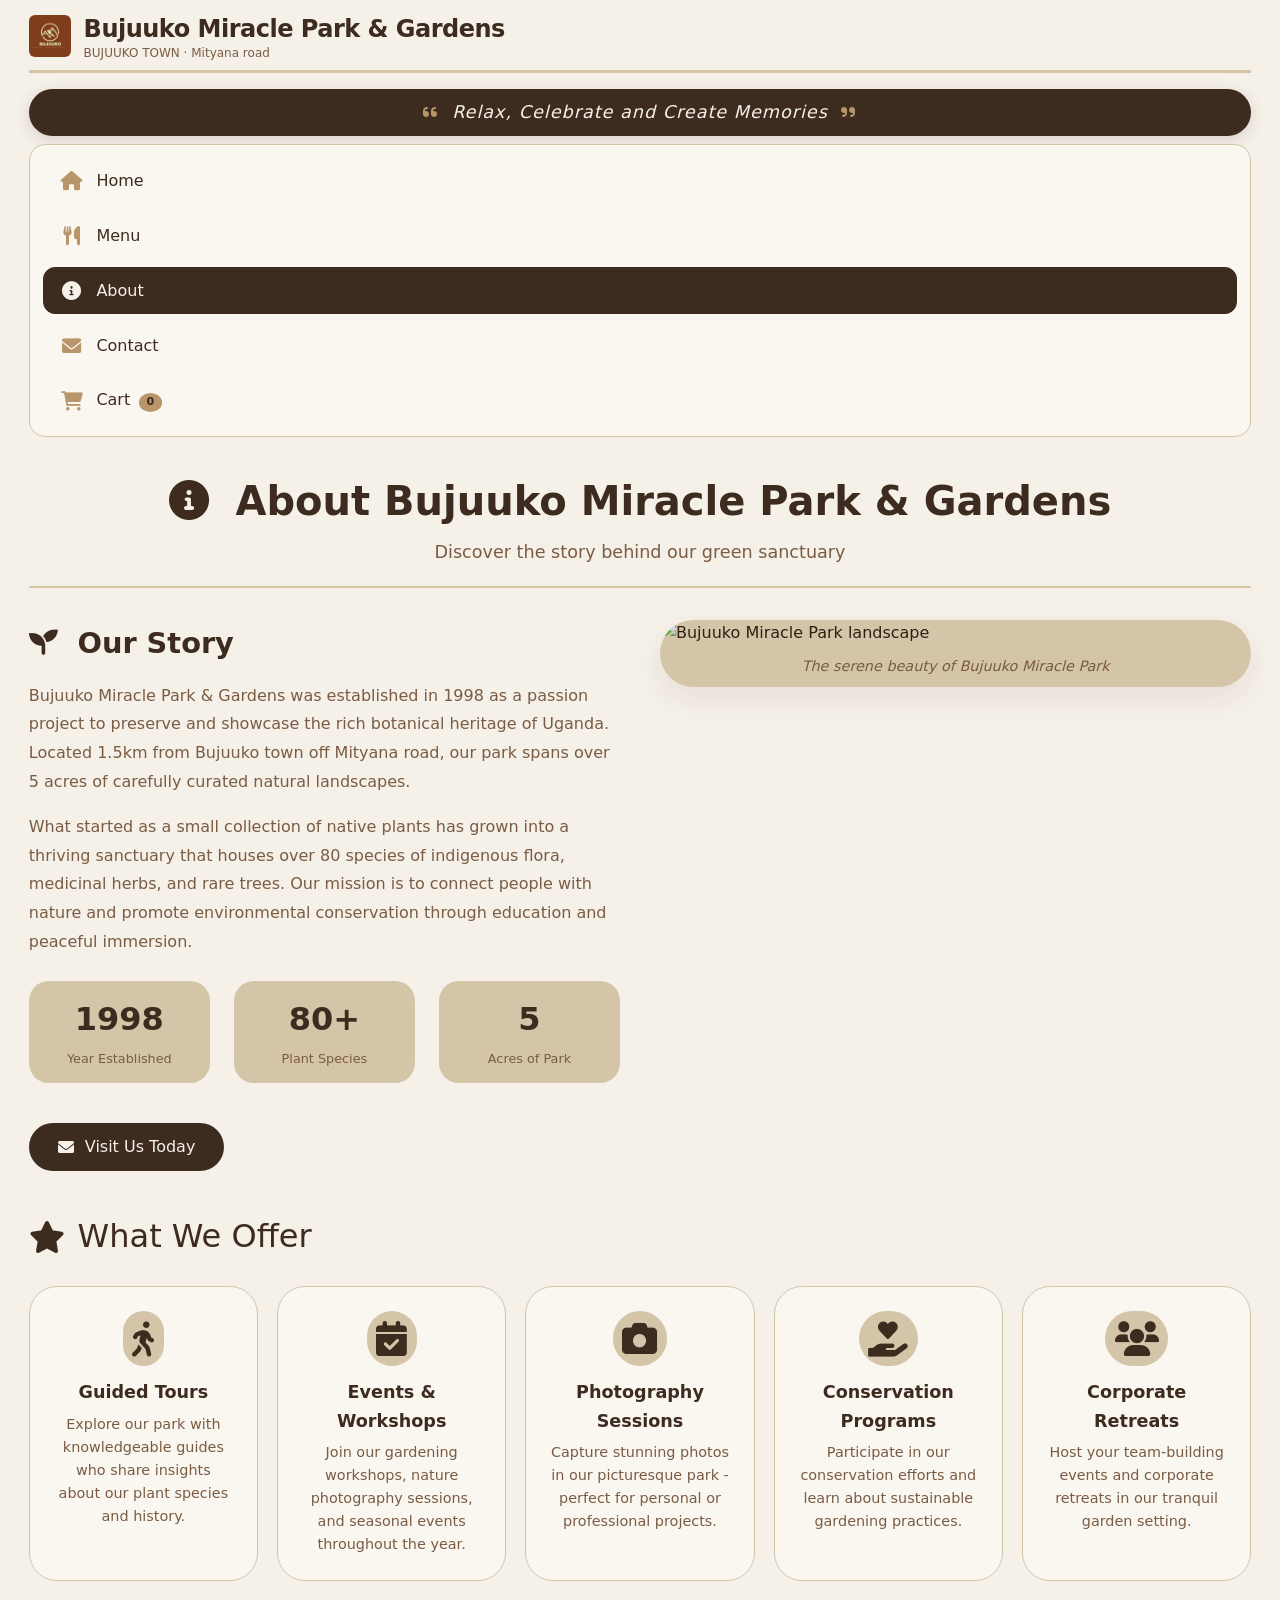
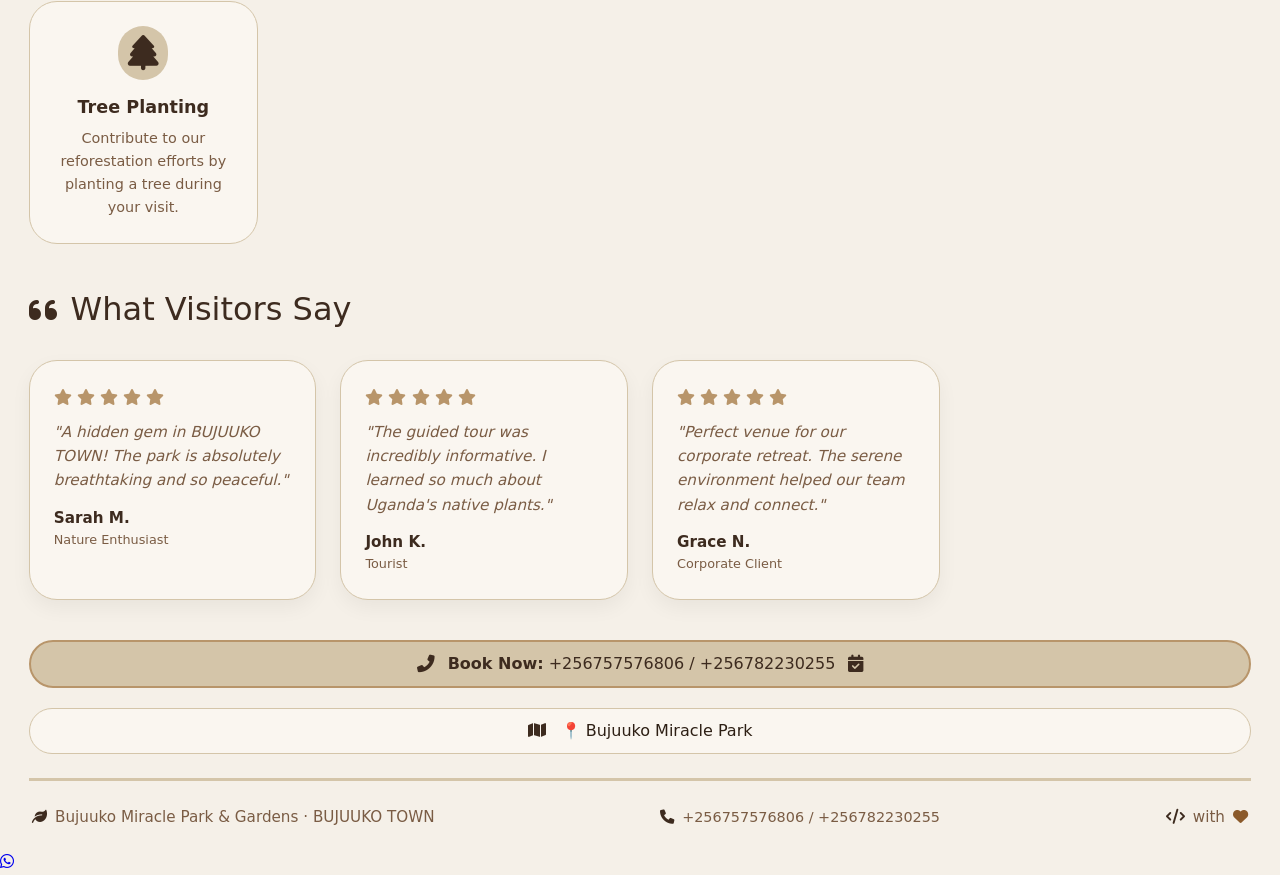
==== commit f09e614a: "Fix HTML formatting and structure in about.html" ====
--- a/about.html
+++ b/about.html
@@ -17,22 +17,12 @@
         <!-- ===== HEADER / NAV ===== -->
         <header class="navbar">
             <div class="logo">
-                <a href="home.html" style="text-decoration: none; display: flex; align-items: center; gap: 0.8rem;">
+                <a href="index.html" style="text-decoration: none; display: flex; align-items: center; gap: 0.8rem;">
                     <img src="logo.jpeg" alt="Bujuuko Miracle Park Logo" class="logo-img" />
                     <div>
                         <h1>Bujuuko Miracle Park & Gardens</h1>
                         <span>BUJUUKO TOWN · Mityana road</span>
                     </div>
-                </a>
-            </div>
-            <div class="nav-links">
-                <a href="home.html">Home</a>
-                <a href="menu.html">Menu</a>
-                <a href="about.html" class="active">About</a>
-                <a href="contact.html">Contact</a>
-                <a href="cart.html" class="cart-link">
-                    <i class="fas fa-shopping-cart"></i>
-                    <span class="cart-count" id="cartCount">0</span>
                 </a>
             </div>
         </header>
@@ -42,6 +32,32 @@
             <i class="fas fa-quote-left"></i>
             <span>Relax, Celebrate and Create Memories</span>
             <i class="fas fa-quote-right"></i>
+        </div>
+
+        <!-- ===== VERTICAL NAVIGATION ===== -->
+        <div class="nav-wrapper">
+            <nav class="vertical-nav">
+                <a href="index.html" class="nav-item">
+                    <i class="fas fa-home"></i>
+                    <span>Home</span>
+                </a>
+                <a href="menu.html" class="nav-item">
+                    <i class="fas fa-utensils"></i>
+                    <span>Menu</span>
+                </a>
+                <a href="about.html" class="nav-item active">
+                    <i class="fas fa-info-circle"></i>
+                    <span>About</span>
+                </a>
+                <a href="contact.html" class="nav-item">
+                    <i class="fas fa-envelope"></i>
+                    <span>Contact</span>
+                </a>
+                <a href="cart.html" class="nav-item cart-link">
+                    <i class="fas fa-shopping-cart"></i>
+                    <span>Cart <span class="cart-count" id="cartCount">0</span></span>
+                </a>
+            </nav>
         </div>
 
         <!-- ===== ABOUT HERO ===== -->
@@ -56,9 +72,8 @@
                 <h2><i class="fas fa-seedling"></i> Our Story</h2>
                 <p>
                     Bujuuko Miracle Park & Gardens was established in 1998 as a passion project to preserve 
-                    and showcase the rich botanical heritage of Uganda. Located in the heart 
-                    of BUJUUKO TOWN, our park spans over 5 acres of carefully curated 
-                    natural landscapes.
+                    and showcase the rich botanical heritage of Uganda. Located 1.5km from Bujuuko town off Mityana road, 
+                    our park spans over 5 acres of carefully curated natural landscapes.
                 </p>
                 <p>
                     What started as a small collection of native plants has grown into a 
@@ -191,7 +206,7 @@
         <!-- ===== DYNAMIC GREETING MESSAGE ===== -->
         <div class="greeting-message">
             <i class="fas fa-map"></i>
-            <span id="dynamic-greeting">📍 Bujuuko Miracle Park · follow the signpost</span>
+            <span id="dynamic-greeting">📍 Bujuuko Miracle Park</span>
         </div>
 
         <!-- ===== FOOTER ===== -->
@@ -208,6 +223,11 @@
         </footer>
     </div>
 
+    <!-- ===== FLOATING WHATSAPP ICON ===== -->
+    <a href="https://wa.me/+256757576806" target="_blank" class="floating-whatsapp" aria-label="Chat on WhatsApp">
+        <i class="fab fa-whatsapp"></i>
+    </a>
+
     <!-- External JavaScript -->
     <script src="script.js"></script>
 </body>
--- a/style.css
+++ b/style.css
@@ -1,5 +1,5 @@
 /* ============================================================
-   BUJUKO MIRACLE PARK & GARDENS - COFFEE BROWN & OFF-WHITE THEME
+   BUJUUKO MIRACLE PARK & GARDENS - COFFEE BROWN & OFF-WHITE THEME
    Pages: Home | About | Contact
    ============================================================ */
 
@@ -154,10 +154,11 @@
 .navbar {
     display: flex;
     justify-content: space-between;
-    align-items: center;
+    align-items: flex-start;
     padding: 0.6rem 0 0.4rem;
     flex-wrap: wrap;
     border-bottom: 3px solid var(--coffee-cream);
+    gap: 1rem;
 }
 
 .logo a {
@@ -190,41 +191,55 @@
     display: block;
 }
 
-.nav-links {
-    display: flex;
-    gap: 1.8rem;
+/* ---------- VERTICAL NAVIGATION ---------- */
+.vertical-nav {
+    display: flex;
+    flex-direction: column;
+    gap: 0.5rem;
+    background: var(--warm-white);
+    padding: 0.8rem;
+    border-radius: 16px;
+    border: 1px solid var(--coffee-cream);
+    min-width: 160px;
+}
+
+.vertical-nav .nav-item {
+    display: flex;
+    align-items: center;
+    gap: 0.8rem;
+    padding: 0.6rem 1rem;
+    border-radius: 12px;
+    text-decoration: none;
+    color: var(--coffee-dark);
+    font-size: 1rem;
     font-weight: 500;
-}
-
-.nav-links a {
-    text-decoration: none;
-    color: var(--coffee-medium);
-    font-size: 1rem;
-    transition: 0.2s;
-    border-bottom: 2px solid transparent;
-    padding-bottom: 4px;
-}
-
-.nav-links a:hover {
-    border-bottom-color: var(--coffee-gold);
-    color: var(--coffee-dark);
-}
-
-.nav-links a.active {
-    border-bottom-color: var(--coffee-dark);
-    color: var(--coffee-dark);
-    font-weight: 600;
-}
-
-/* ---------- CART LINK IN NAV ---------- */
-.cart-link {
-    position: relative;
-    display: inline-flex;
-    align-items: center;
-    gap: 0.3rem;
-}
-
-.cart-count {
+    transition: 0.3s ease;
+    border: 1px solid transparent;
+}
+
+.vertical-nav .nav-item:hover {
+    background: var(--coffee-cream);
+    border-color: var(--coffee-gold);
+}
+
+.vertical-nav .nav-item.active {
+    background: var(--coffee-dark);
+    color: var(--off-white);
+    border-color: var(--coffee-dark);
+}
+
+.vertical-nav .nav-item i {
+    font-size: 1.2rem;
+    width: 24px;
+    text-align: center;
+    color: var(--coffee-gold);
+}
+
+.vertical-nav .nav-item.active i {
+    color: var(--off-white);
+}
+
+.vertical-nav .nav-item .cart-count {
     background: var(--coffee-gold);
     color: var(--coffee-dark);
     font-size: 0.7rem;
@@ -234,6 +249,13 @@
     min-width: 20px;
     text-align: center;
     line-height: 1.4;
+    display: inline-block;
+    margin-left: 0.2rem;
+}
+
+.vertical-nav .nav-item.active .cart-count {
+    background: var(--off-white);
+    color: var(--coffee-dark);
 }
 
 /* ---------- CART TOAST NOTIFICATION ---------- */
@@ -1606,6 +1628,40 @@
 }
 
 /* ============================================================
+   WHATSAPP CONTACT BUTTON (Contact Page)
+   ============================================================ */
+
+.whatsapp-contact {
+    margin: 1.2rem 0;
+}
+
+.whatsapp-btn {
+    display: inline-flex;
+    align-items: center;
+    gap: 0.8rem;
+    padding: 0.8rem 1.8rem;
+    background: #25D366;
+    color: #fff;
+    border-radius: 60px;
+    text-decoration: none;
+    font-size: 1rem;
+    font-weight: 500;
+    transition: 0.3s ease;
+    width: 100%;
+    justify-content: center;
+}
+
+.whatsapp-btn:hover {
+    transform: scale(1.02);
+    box-shadow: 0 8px 25px rgba(37, 211, 102, 0.3);
+    color: #fff;
+}
+
+.whatsapp-btn i {
+    font-size: 1.5rem;
+}
+
+/* ============================================================
    RESPONSIVE STYLES
    ============================================================ */
 
@@ -1710,13 +1766,13 @@
 @media (max-width: 650px) {
     .navbar {
         flex-direction: column;
-        align-items: flex-start;
-        gap: 0.4rem;
+        align-items: stretch;
+        gap: 0.6rem;
         padding: 0.5rem 0 0.3rem;
     }
 
     .logo a {
-        gap: 0.6rem;
+        justify-content: center;
     }
 
     .logo h1 {
@@ -1732,13 +1788,27 @@
         height: 34px;
     }
 
-    .nav-links {
+    .vertical-nav {
+        flex-direction: row;
         flex-wrap: wrap;
-        gap: 0.8rem;
-    }
-
-    .nav-links a {
-        font-size: 0.9rem;
+        justify-content: center;
+        min-width: unset;
+        padding: 0.5rem;
+        gap: 0.3rem;
+        border-radius: 12px;
+    }
+
+    .vertical-nav .nav-item {
+        font-size: 0.85rem;
+        padding: 0.4rem 0.7rem;
+        gap: 0.4rem;
+        flex: 0 1 auto;
+        border-radius: 8px;
+    }
+
+    .vertical-nav .nav-item i {
+        font-size: 1rem;
+        width: 20px;
     }
 
     .hero-text h2 {
@@ -1890,6 +1960,7 @@
 
     .logo a {
         gap: 0.4rem;
+        justify-content: center;
     }
 
     .logo h1 {
@@ -1905,12 +1976,15 @@
         height: 28px;
     }
 
-    .nav-links {
-        gap: 0.6rem;
-    }
-
-    .nav-links a {
-        font-size: 0.8rem;
+    .vertical-nav .nav-item {
+        font-size: 0.75rem;
+        padding: 0.3rem 0.5rem;
+        gap: 0.3rem;
+    }
+
+    .vertical-nav .nav-item i {
+        font-size: 0.85rem;
+        width: 18px;
     }
 
     .hero-text h2 {
@@ -2099,4 +2173,13 @@
         width: 50px;
         height: 50px;
     }
-}
+
+    .whatsapp-btn {
+        font-size: 0.85rem;
+        padding: 0.6rem 1rem;
+    }
+
+    .whatsapp-btn i {
+        font-size: 1.2rem;
+    }
+}
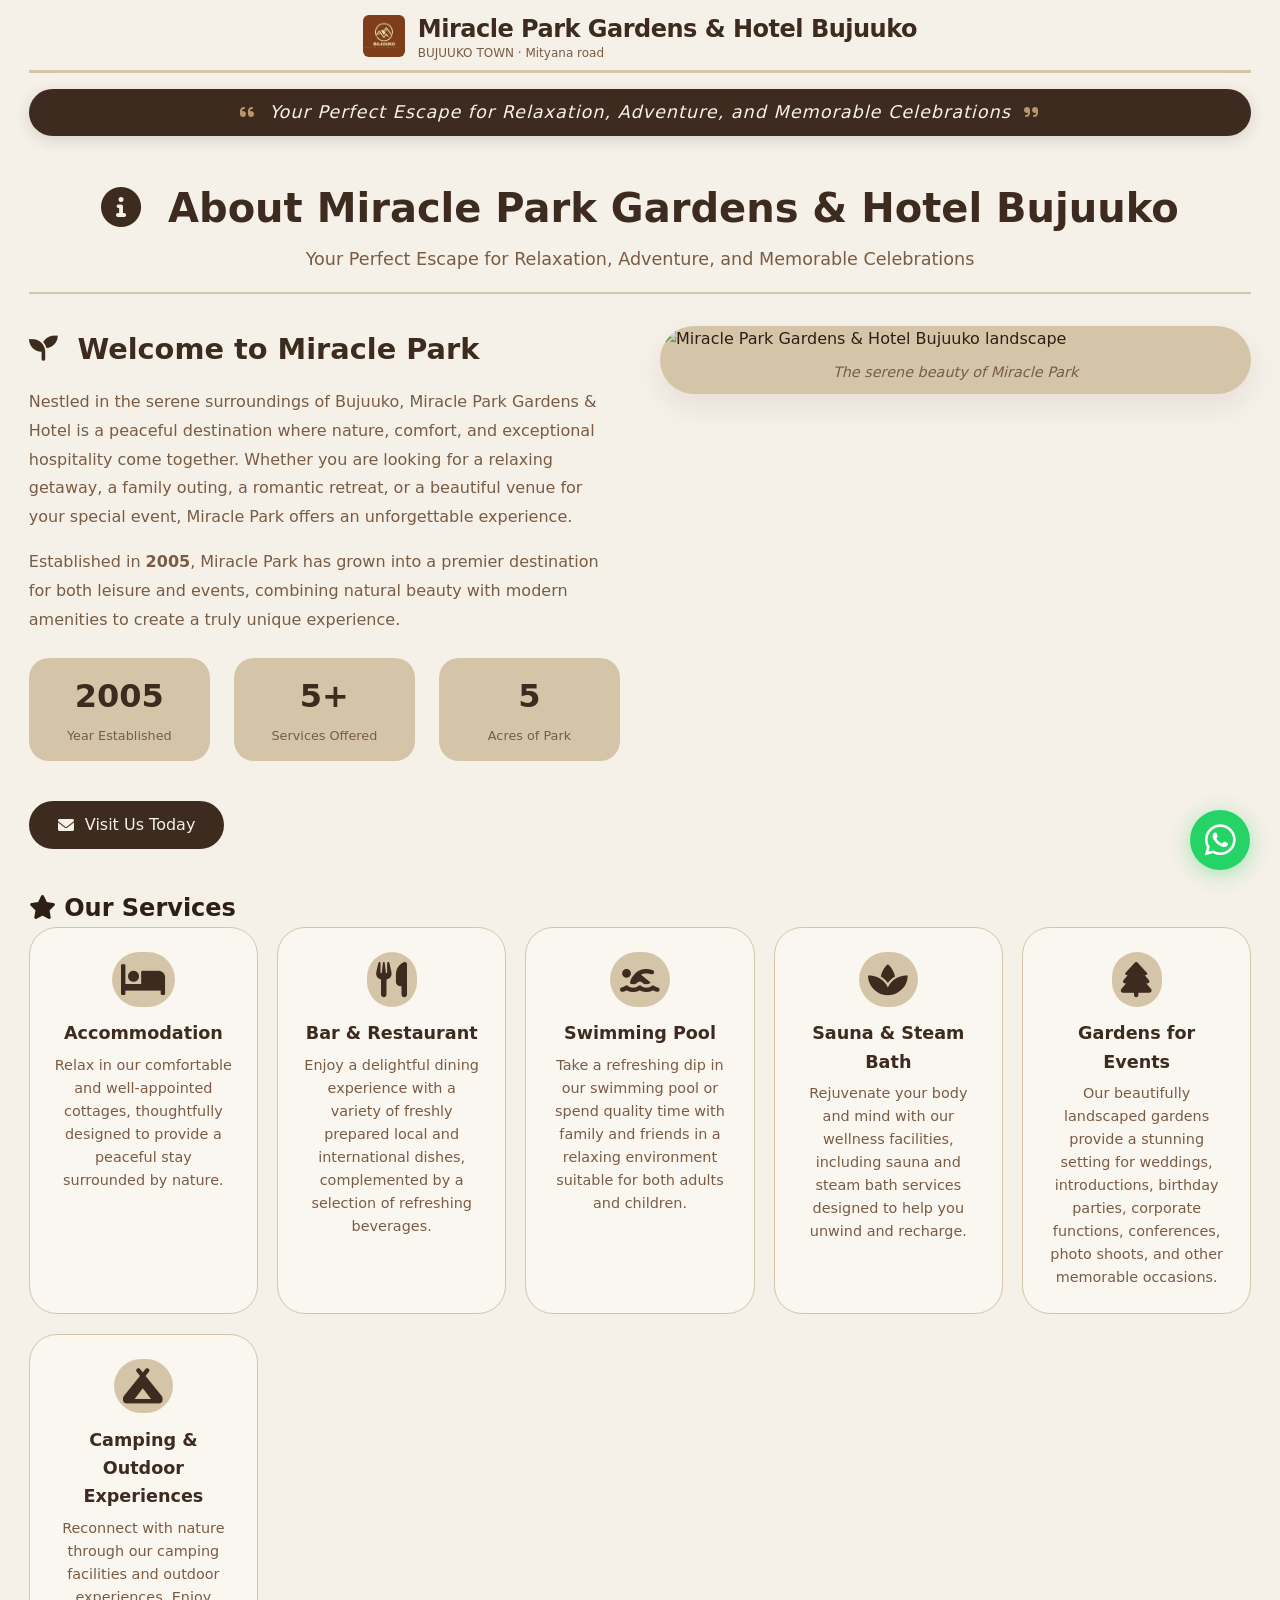
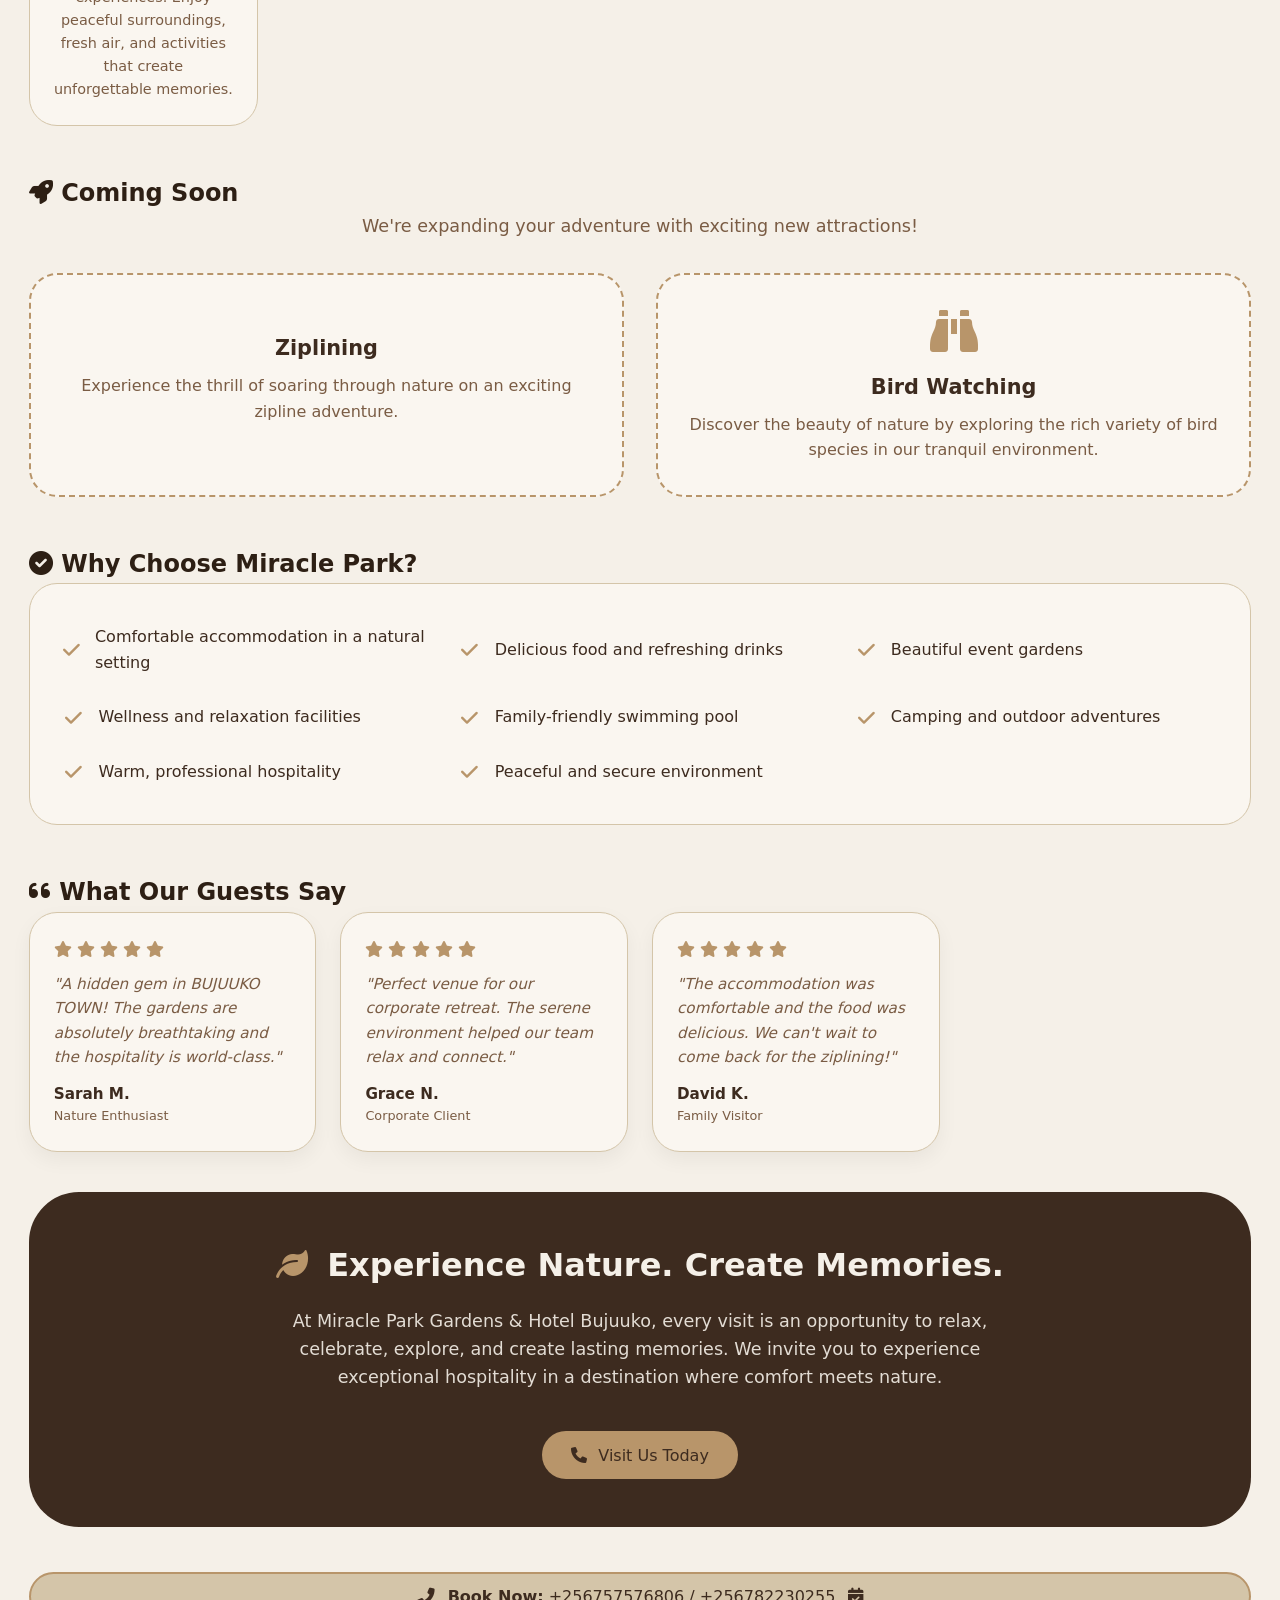
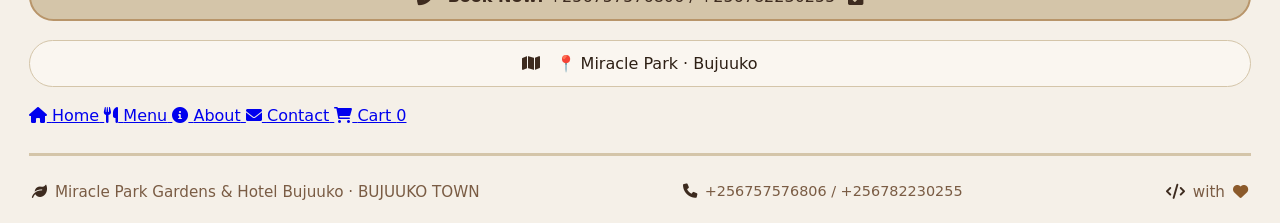
==== commit 59fc2673: "Fix HTML formatting and structure in about.html" ====
--- a/about.html
+++ b/about.html
@@ -1,10 +1,9 @@
 <!DOCTYPE html>
 <html lang="en">
 <head>
-    <meta name="google-site-verification" content="TBymU7ZhZDrOnA3fvhPjc528JCQxEKEI0-eg3JJJtqKY" />
     <meta charset="UTF-8" />
     <meta name="viewport" content="width=device-width, initial-scale=1.0" />
-    <title>Bujuuko Miracle Park & Gardens · About</title>
+    <title>Miracle Park Gardens & Hotel Bujuuko · About</title>
 
     <!-- Font Awesome Icons (free) -->
     <link rel="stylesheet" href="https://cdnjs.cloudflare.com/ajax/libs/font-awesome/6.0.0-beta3/css/all.min.css" />
@@ -14,13 +13,13 @@
 </head>
 <body>
     <div class="container">
-        <!-- ===== HEADER / NAV ===== -->
+        <!-- ===== HEADER / LOGO ===== -->
         <header class="navbar">
             <div class="logo">
                 <a href="index.html" style="text-decoration: none; display: flex; align-items: center; gap: 0.8rem;">
-                    <img src="logo.jpeg" alt="Bujuuko Miracle Park Logo" class="logo-img" />
+                    <img src="logo.jpeg" alt="Miracle Park Gardens & Hotel Bujuuko Logo" class="logo-img" />
                     <div>
-                        <h1>Bujuuko Miracle Park & Gardens</h1>
+                        <h1>Miracle Park Gardens & Hotel Bujuuko</h1>
                         <span>BUJUUKO TOWN · Mityana road</span>
                     </div>
                 </a>
@@ -30,66 +29,34 @@
         <!-- ===== SLOGAN BANNER ===== -->
         <div class="slogan-banner">
             <i class="fas fa-quote-left"></i>
-            <span>Relax, Celebrate and Create Memories</span>
+            <span>Your Perfect Escape for Relaxation, Adventure, and Memorable Celebrations</span>
             <i class="fas fa-quote-right"></i>
-        </div>
-
-        <!-- ===== VERTICAL NAVIGATION ===== -->
-        <div class="nav-wrapper">
-            <nav class="vertical-nav">
-                <a href="index.html" class="nav-item">
-                    <i class="fas fa-home"></i>
-                    <span>Home</span>
-                </a>
-                <a href="menu.html" class="nav-item">
-                    <i class="fas fa-utensils"></i>
-                    <span>Menu</span>
-                </a>
-                <a href="about.html" class="nav-item active">
-                    <i class="fas fa-info-circle"></i>
-                    <span>About</span>
-                </a>
-                <a href="contact.html" class="nav-item">
-                    <i class="fas fa-envelope"></i>
-                    <span>Contact</span>
-                </a>
-                <a href="cart.html" class="nav-item cart-link">
-                    <i class="fas fa-shopping-cart"></i>
-                    <span>Cart <span class="cart-count" id="cartCount">0</span></span>
-                </a>
-            </nav>
         </div>
 
         <!-- ===== ABOUT HERO ===== -->
         <section class="page-hero">
-            <h1><i class="fas fa-info-circle"></i> About Bujuuko Miracle Park & Gardens</h1>
-            <p class="page-subtitle">Discover the story behind our green sanctuary</p>
+            <h1><i class="fas fa-info-circle"></i> About Miracle Park Gardens & Hotel Bujuuko</h1>
+            <p class="page-subtitle">Your Perfect Escape for Relaxation, Adventure, and Memorable Celebrations</p>
         </section>
 
         <!-- ===== ABOUT CONTENT ===== -->
         <div class="about-grid">
             <div class="about-text">
-                <h2><i class="fas fa-seedling"></i> Our Story</h2>
+                <h2><i class="fas fa-seedling"></i> Welcome to Miracle Park</h2>
                 <p>
-                    Bujuuko Miracle Park & Gardens was established in 1998 as a passion project to preserve 
-                    and showcase the rich botanical heritage of Uganda. Located 1.5km from Bujuuko town off Mityana road, 
-                    our park spans over 5 acres of carefully curated natural landscapes.
+                    Nestled in the serene surroundings of Bujuuko, Miracle Park Gardens & Hotel is a peaceful destination where nature, comfort, and exceptional hospitality come together. Whether you are looking for a relaxing getaway, a family outing, a romantic retreat, or a beautiful venue for your special event, Miracle Park offers an unforgettable experience.
                 </p>
                 <p>
-                    What started as a small collection of native plants has grown into a 
-                    thriving sanctuary that houses over 80 species of indigenous flora, 
-                    medicinal herbs, and rare trees. Our mission is to connect people with 
-                    nature and promote environmental conservation through education and 
-                    peaceful immersion.
+                    Established in <strong>2005</strong>, Miracle Park has grown into a premier destination for both leisure and events, combining natural beauty with modern amenities to create a truly unique experience.
                 </p>
                 <div class="about-stats">
                     <div class="stat-item">
-                        <span class="stat-number">1998</span>
+                        <span class="stat-number">2005</span>
                         <span class="stat-label">Year Established</span>
                     </div>
                     <div class="stat-item">
-                        <span class="stat-number">80+</span>
-                        <span class="stat-label">Plant Species</span>
+                        <span class="stat-number">5+</span>
+                        <span class="stat-label">Services Offered</span>
                     </div>
                     <div class="stat-item">
                         <span class="stat-number">5</span>
@@ -101,46 +68,107 @@
                 </a>
             </div>
             <div class="about-image">
-                <img src="images/garden1.jpg" alt="Bujuuko Miracle Park landscape" />
-                <div class="image-caption">The serene beauty of Bujuuko Miracle Park</div>
-            </div>
-        </div>
-
-        <!-- ===== WHAT WE OFFER ===== -->
+                <img src="images/garden1.jpg" alt="Miracle Park Gardens & Hotel Bujuuko landscape" />
+                <div class="image-caption">The serene beauty of Miracle Park</div>
+            </div>
+        </div>
+
+        <!-- ===== OUR SERVICES ===== -->
         <section class="offer-section">
             <h2 class="section-title">
-                <i class="fas fa-star"></i> What We Offer
+                <i class="fas fa-star"></i> Our Services
             </h2>
             <div class="offer-grid">
                 <div class="offer-card">
-                    <i class="fas fa-walking"></i>
-                    <h3>Guided Tours</h3>
-                    <p>Explore our park with knowledgeable guides who share insights about our plant species and history.</p>
-                </div>
-                <div class="offer-card">
-                    <i class="fas fa-calendar-check"></i>
-                    <h3>Events & Workshops</h3>
-                    <p>Join our gardening workshops, nature photography sessions, and seasonal events throughout the year.</p>
-                </div>
-                <div class="offer-card">
-                    <i class="fas fa-camera"></i>
-                    <h3>Photography Sessions</h3>
-                    <p>Capture stunning photos in our picturesque park - perfect for personal or professional projects.</p>
-                </div>
-                <div class="offer-card">
-                    <i class="fas fa-hand-holding-heart"></i>
-                    <h3>Conservation Programs</h3>
-                    <p>Participate in our conservation efforts and learn about sustainable gardening practices.</p>
-                </div>
-                <div class="offer-card">
-                    <i class="fas fa-users"></i>
-                    <h3>Corporate Retreats</h3>
-                    <p>Host your team-building events and corporate retreats in our tranquil garden setting.</p>
+                    <i class="fas fa-bed"></i>
+                    <h3>Accommodation</h3>
+                    <p>Relax in our comfortable and well-appointed cottages, thoughtfully designed to provide a peaceful stay surrounded by nature.</p>
+                </div>
+                <div class="offer-card">
+                    <i class="fas fa-utensils"></i>
+                    <h3>Bar & Restaurant</h3>
+                    <p>Enjoy a delightful dining experience with a variety of freshly prepared local and international dishes, complemented by a selection of refreshing beverages.</p>
+                </div>
+                <div class="offer-card">
+                    <i class="fas fa-swimmer"></i>
+                    <h3>Swimming Pool</h3>
+                    <p>Take a refreshing dip in our swimming pool or spend quality time with family and friends in a relaxing environment suitable for both adults and children.</p>
+                </div>
+                <div class="offer-card">
+                    <i class="fas fa-spa"></i>
+                    <h3>Sauna & Steam Bath</h3>
+                    <p>Rejuvenate your body and mind with our wellness facilities, including sauna and steam bath services designed to help you unwind and recharge.</p>
                 </div>
                 <div class="offer-card">
                     <i class="fas fa-tree"></i>
-                    <h3>Tree Planting</h3>
-                    <p>Contribute to our reforestation efforts by planting a tree during your visit.</p>
+                    <h3>Gardens for Events</h3>
+                    <p>Our beautifully landscaped gardens provide a stunning setting for weddings, introductions, birthday parties, corporate functions, conferences, photo shoots, and other memorable occasions.</p>
+                </div>
+                <div class="offer-card">
+                    <i class="fas fa-campground"></i>
+                    <h3>Camping & Outdoor Experiences</h3>
+                    <p>Reconnect with nature through our camping facilities and outdoor experiences. Enjoy peaceful surroundings, fresh air, and activities that create unforgettable memories.</p>
+                </div>
+            </div>
+        </section>
+
+        <!-- ===== COMING SOON ===== -->
+        <section class="coming-soon">
+            <h2 class="section-title">
+                <i class="fas fa-rocket"></i> Coming Soon
+            </h2>
+            <p class="coming-soon-intro">We're expanding your adventure with exciting new attractions!</p>
+            <div class="coming-soon-grid">
+                <div class="coming-soon-card">
+                    <i class="fas fa-zipline"></i>
+                    <h3>Ziplining</h3>
+                    <p>Experience the thrill of soaring through nature on an exciting zipline adventure.</p>
+                </div>
+                <div class="coming-soon-card">
+                    <i class="fas fa-binoculars"></i>
+                    <h3>Bird Watching</h3>
+                    <p>Discover the beauty of nature by exploring the rich variety of bird species in our tranquil environment.</p>
+                </div>
+            </div>
+        </section>
+
+        <!-- ===== WHY CHOOSE MIRACLE PARK ===== -->
+        <section class="why-choose">
+            <h2 class="section-title">
+                <i class="fas fa-check-circle"></i> Why Choose Miracle Park?
+            </h2>
+            <div class="why-grid">
+                <div class="why-item">
+                    <i class="fas fa-check"></i>
+                    <span>Comfortable accommodation in a natural setting</span>
+                </div>
+                <div class="why-item">
+                    <i class="fas fa-check"></i>
+                    <span>Delicious food and refreshing drinks</span>
+                </div>
+                <div class="why-item">
+                    <i class="fas fa-check"></i>
+                    <span>Beautiful event gardens</span>
+                </div>
+                <div class="why-item">
+                    <i class="fas fa-check"></i>
+                    <span>Wellness and relaxation facilities</span>
+                </div>
+                <div class="why-item">
+                    <i class="fas fa-check"></i>
+                    <span>Family-friendly swimming pool</span>
+                </div>
+                <div class="why-item">
+                    <i class="fas fa-check"></i>
+                    <span>Camping and outdoor adventures</span>
+                </div>
+                <div class="why-item">
+                    <i class="fas fa-check"></i>
+                    <span>Warm, professional hospitality</span>
+                </div>
+                <div class="why-item">
+                    <i class="fas fa-check"></i>
+                    <span>Peaceful and secure environment</span>
                 </div>
             </div>
         </section>
@@ -148,7 +176,7 @@
         <!-- ===== TESTIMONIALS ===== -->
         <section class="testimonials">
             <h2 class="section-title">
-                <i class="fas fa-quote-left"></i> What Visitors Say
+                <i class="fas fa-quote-left"></i> What Our Guests Say
             </h2>
             <div class="testimonial-grid">
                 <div class="testimonial-card">
@@ -159,24 +187,10 @@
                         <i class="fas fa-star"></i>
                         <i class="fas fa-star"></i>
                     </div>
-                    <p>"A hidden gem in BUJUUKO TOWN! The park is absolutely breathtaking and so peaceful."</p>
+                    <p>"A hidden gem in BUJUUKO TOWN! The gardens are absolutely breathtaking and the hospitality is world-class."</p>
                     <div class="testimonial-author">
                         <strong>Sarah M.</strong>
                         <span>Nature Enthusiast</span>
-                    </div>
-                </div>
-                <div class="testimonial-card">
-                    <div class="stars">
-                        <i class="fas fa-star"></i>
-                        <i class="fas fa-star"></i>
-                        <i class="fas fa-star"></i>
-                        <i class="fas fa-star"></i>
-                        <i class="fas fa-star"></i>
-                    </div>
-                    <p>"The guided tour was incredibly informative. I learned so much about Uganda's native plants."</p>
-                    <div class="testimonial-author">
-                        <strong>John K.</strong>
-                        <span>Tourist</span>
                     </div>
                 </div>
                 <div class="testimonial-card">
@@ -193,8 +207,35 @@
                         <span>Corporate Client</span>
                     </div>
                 </div>
-            </div>
-        </section>
+                <div class="testimonial-card">
+                    <div class="stars">
+                        <i class="fas fa-star"></i>
+                        <i class="fas fa-star"></i>
+                        <i class="fas fa-star"></i>
+                        <i class="fas fa-star"></i>
+                        <i class="fas fa-star"></i>
+                    </div>
+                    <p>"The accommodation was comfortable and the food was delicious. We can't wait to come back for the ziplining!"</p>
+                    <div class="testimonial-author">
+                        <strong>David K.</strong>
+                        <span>Family Visitor</span>
+                    </div>
+                </div>
+            </div>
+        </section>
+
+        <!-- ===== EXPERIENCE NATURE ===== -->
+        <div class="experience-section">
+            <div class="experience-content">
+                <h2><i class="fas fa-leaf"></i> Experience Nature. Create Memories.</h2>
+                <p>
+                    At Miracle Park Gardens & Hotel Bujuuko, every visit is an opportunity to relax, celebrate, explore, and create lasting memories. We invite you to experience exceptional hospitality in a destination where comfort meets nature.
+                </p>
+                <a href="contact.html" class="btn-primary">
+                    <i class="fas fa-phone"></i> Visit Us Today
+                </a>
+            </div>
+        </div>
 
         <!-- ===== BOOKING NUMBERS ===== -->
         <div class="booking-banner">
@@ -206,13 +247,39 @@
         <!-- ===== DYNAMIC GREETING MESSAGE ===== -->
         <div class="greeting-message">
             <i class="fas fa-map"></i>
-            <span id="dynamic-greeting">📍 Bujuuko Miracle Park</span>
+            <span id="dynamic-greeting">📍 Miracle Park · Bujuuko</span>
+        </div>
+
+        <!-- ===== VERTICAL NAVIGATION (BOTTOM) ===== -->
+        <div class="nav-wrapper-bottom">
+            <nav class="vertical-nav-bottom">
+                <a href="index.html" class="nav-item-bottom">
+                    <i class="fas fa-home"></i>
+                    <span>Home</span>
+                </a>
+                <a href="menu.html" class="nav-item-bottom">
+                    <i class="fas fa-utensils"></i>
+                    <span>Menu</span>
+                </a>
+                <a href="about.html" class="nav-item-bottom active">
+                    <i class="fas fa-info-circle"></i>
+                    <span>About</span>
+                </a>
+                <a href="contact.html" class="nav-item-bottom">
+                    <i class="fas fa-envelope"></i>
+                    <span>Contact</span>
+                </a>
+                <a href="cart.html" class="nav-item-bottom cart-link">
+                    <i class="fas fa-shopping-cart"></i>
+                    <span>Cart <span class="cart-count" id="cartCount">0</span></span>
+                </a>
+            </nav>
         </div>
 
         <!-- ===== FOOTER ===== -->
         <footer class="footer">
             <div>
-                <i class="fas fa-leaf"></i> Bujuuko Miracle Park & Gardens · BUJUUKO TOWN
+                <i class="fas fa-leaf"></i> Miracle Park Gardens & Hotel Bujuuko · BUJUUKO TOWN
             </div>
             <div class="credit">
                 <i class="fas fa-phone"></i> +256757576806 / +256782230255
--- a/style.css
+++ b/style.css
@@ -1,5 +1,5 @@
 /* ============================================================
-   BUJUUKO MIRACLE PARK & GARDENS - COFFEE BROWN & OFF-WHITE THEME
+   MIRACLE PARK GARDENS & HOTEL BUJUUKO - COFFEE BROWN & OFF-WHITE THEME
    Pages: Home | About | Contact
    ============================================================ */
 
@@ -150,15 +150,13 @@
     color: var(--coffee-gold);
 }
 
-/* ---------- HEADER / NAV ---------- */
+/* ---------- HEADER / NAV LAYOUT ---------- */
 .navbar {
     display: flex;
-    justify-content: space-between;
-    align-items: flex-start;
+    justify-content: center;
+    align-items: center;
     padding: 0.6rem 0 0.4rem;
-    flex-wrap: wrap;
     border-bottom: 3px solid var(--coffee-cream);
-    gap: 1rem;
 }
 
 .logo a {
@@ -191,46 +189,60 @@
     display: block;
 }
 
+/* ---------- NAVIGATION WRAPPER - CENTERED VERTICAL NAV ---------- */
+.nav-wrapper {
+    display: flex;
+    justify-content: center;
+    align-items: center;
+    padding: 1.5rem 0;
+}
+
 /* ---------- VERTICAL NAVIGATION ---------- */
 .vertical-nav {
     display: flex;
     flex-direction: column;
-    gap: 0.5rem;
+    gap: 0.8rem;
     background: var(--warm-white);
-    padding: 0.8rem;
-    border-radius: 16px;
-    border: 1px solid var(--coffee-cream);
-    min-width: 160px;
+    padding: 1.5rem 2rem;
+    border-radius: 20px;
+    border: 2px solid var(--coffee-cream);
+    box-shadow: 0 8px 25px rgba(61, 43, 31, 0.08);
+    min-width: 280px;
+    width: 100%;
+    max-width: 400px;
 }
 
 .vertical-nav .nav-item {
     display: flex;
     align-items: center;
-    gap: 0.8rem;
-    padding: 0.6rem 1rem;
-    border-radius: 12px;
+    gap: 1rem;
+    padding: 1rem 1.5rem;
+    border-radius: 60px;
     text-decoration: none;
     color: var(--coffee-dark);
-    font-size: 1rem;
+    font-size: 1.1rem;
     font-weight: 500;
     transition: 0.3s ease;
-    border: 1px solid transparent;
+    border: 2px solid transparent;
+    background: var(--off-white);
 }
 
 .vertical-nav .nav-item:hover {
     background: var(--coffee-cream);
     border-color: var(--coffee-gold);
+    transform: translateX(5px);
 }
 
 .vertical-nav .nav-item.active {
     background: var(--coffee-dark);
     color: var(--off-white);
     border-color: var(--coffee-dark);
+    box-shadow: 0 4px 15px rgba(61, 43, 31, 0.2);
 }
 
 .vertical-nav .nav-item i {
-    font-size: 1.2rem;
-    width: 24px;
+    font-size: 1.4rem;
+    width: 30px;
     text-align: center;
     color: var(--coffee-gold);
 }
@@ -242,26 +254,52 @@
 .vertical-nav .nav-item .cart-count {
     background: var(--coffee-gold);
     color: var(--coffee-dark);
-    font-size: 0.7rem;
+    font-size: 0.8rem;
     font-weight: 700;
-    padding: 0.1rem 0.5rem;
+    padding: 0.1rem 0.6rem;
     border-radius: 50%;
-    min-width: 20px;
+    min-width: 24px;
     text-align: center;
-    line-height: 1.4;
+    line-height: 1.5;
     display: inline-block;
-    margin-left: 0.2rem;
+    margin-left: 0.3rem;
 }
 
 .vertical-nav .nav-item.active .cart-count {
     background: var(--off-white);
     color: var(--coffee-dark);
+}
+
+/* ---------- FLOATING WHATSAPP ICON ---------- */
+.floating-whatsapp {
+    position: fixed;
+    bottom: 30px;
+    right: 30px;
+    background: #25D366;
+    color: #fff;
+    width: 60px;
+    height: 60px;
+    border-radius: 50%;
+    display: flex;
+    align-items: center;
+    justify-content: center;
+    font-size: 2.2rem;
+    text-decoration: none;
+    box-shadow: 0 4px 20px rgba(37, 211, 102, 0.4);
+    transition: 0.3s ease;
+    z-index: 1000;
+}
+
+.floating-whatsapp:hover {
+    transform: scale(1.1);
+    box-shadow: 0 8px 35px rgba(37, 211, 102, 0.5);
+    color: #fff;
 }
 
 /* ---------- CART TOAST NOTIFICATION ---------- */
 .cart-toast {
     position: fixed;
-    bottom: 30px;
+    bottom: 100px;
     right: 30px;
     background: var(--coffee-dark);
     color: var(--off-white);
@@ -355,24 +393,6 @@
     color: var(--coffee-light);
 }
 
-.signpost-badge {
-    background: var(--warm-white);
-    padding: 0.6rem 1.5rem;
-    border-radius: 60px;
-    display: inline-flex;
-    align-items: center;
-    gap: 0.7rem;
-    font-weight: 500;
-    border-left: 6px solid var(--coffee-dark);
-    box-shadow: 0 4px 10px rgba(0, 0, 0, 0.03);
-    margin-top: 0.5rem;
-}
-
-.signpost-badge i {
-    color: var(--coffee-dark);
-    font-size: 1.2rem;
-}
-
 /* ---------- HERO IMAGE WITH OVERLAY ---------- */
 .hero-image {
     flex: 1 1 380px;
@@ -437,98 +457,6 @@
     z-index: 2;
 }
 
-/* ---------- DIRECTION CARD ---------- */
-.direction-card {
-    border-radius: 40px;
-    padding: 1.2rem 1.8rem;
-    margin: 1.5rem 0 2rem;
-    display: flex;
-    flex-wrap: wrap;
-    align-items: center;
-    justify-content: space-between;
-    background: var(--warm-white);
-    border: 1px solid var(--coffee-cream);
-    box-shadow: 0 8px 18px rgba(61, 43, 31, 0.06);
-}
-
-.direction-item {
-    display: flex;
-    align-items: center;
-    gap: 0.6rem;
-    font-size: 1rem;
-    padding: 0.3rem 0.2rem;
-}
-
-.direction-item i {
-    color: var(--coffee-dark);
-    width: 1.8rem;
-    font-size: 1.3rem;
-    text-align: center;
-}
-
-.direction-item strong {
-    font-weight: 600;
-    color: var(--coffee-dark);
-}
-
-.direction-item .distance-badge {
-    background: var(--coffee-dark);
-    color: var(--off-white);
-    padding: 0.2rem 1rem;
-    border-radius: 60px;
-    font-size: 0.8rem;
-    margin-left: 0.4rem;
-    font-weight: 500;
-}
-
-/* ---------- GALLERY SECTION ---------- */
-.gallery-section {
-    margin: 2.5rem 0;
-}
-
-.section-title {
-    font-size: 2rem;
-    font-weight: 500;
-    color: var(--coffee-dark);
-    margin-bottom: 1.5rem;
-    display: flex;
-    align-items: center;
-    gap: 0.8rem;
-}
-
-.section-title i {
-    color: var(--coffee-dark);
-}
-
-.gallery-grid {
-    display: grid;
-    grid-template-columns: repeat(auto-fill, minmax(240px, 1fr));
-    gap: 1.2rem;
-}
-
-.gallery-item {
-    border-radius: 24px;
-    overflow: hidden;
-    box-shadow: 0 8px 20px rgba(0, 0, 0, 0.08);
-    transition: transform 0.3s ease, box-shadow 0.3s ease;
-    cursor: pointer;
-    background: var(--warm-white);
-    aspect-ratio: 4 / 3;
-    max-height: 220px;
-}
-
-.gallery-item:hover {
-    transform: scale(1.03);
-    box-shadow: 0 12px 30px rgba(61, 43, 31, 0.15);
-}
-
-.gallery-item img {
-    width: 100%;
-    height: 100%;
-    object-fit: cover;
-    display: block;
-}
-
 /* ---------- FEATURES GRID ---------- */
 .features {
     display: grid;
@@ -574,308 +502,52 @@
     font-size: 0.95rem;
 }
 
-/* ---------- FEATURED MENU ---------- */
-.featured-menu {
-    margin: 2.5rem 0;
-}
-
-.menu-subtitle {
+/* ---------- COMING SOON SECTION ---------- */
+.coming-soon {
+    margin: 3rem 0 2rem;
+}
+
+.coming-soon-intro {
     text-align: center;
     color: var(--coffee-light);
-    font-size: 0.95rem;
-    margin-top: -0.5rem;
-    margin-bottom: 1.5rem;
-}
-
-/* ---------- MENU GRID ---------- */
-.menu-grid {
+    font-size: 1.1rem;
+    margin-bottom: 2rem;
+}
+
+.coming-soon-grid {
     display: grid;
-    grid-template-columns: repeat(auto-fill, minmax(200px, 1fr));
-    gap: 1.5rem;
-}
-
-.menu-card {
+    grid-template-columns: repeat(auto-fit, minmax(250px, 1fr));
+    gap: 2rem;
+}
+
+.coming-soon-card {
     background: var(--warm-white);
-    border-radius: 20px;
-    overflow: hidden;
-    box-shadow: 0 4px 15px rgba(0, 0, 0, 0.06);
-    transition: transform 0.3s ease, box-shadow 0.3s ease;
-    border: 1px solid var(--coffee-cream);
-    display: flex;
-    flex-direction: column;
-}
-
-.menu-card:hover {
-    transform: translateY(-4px);
-    box-shadow: 0 8px 25px rgba(61, 43, 31, 0.12);
-}
-
-.menu-card-image {
-    width: 100%;
-    height: 140px;
-    object-fit: cover;
-    background: var(--coffee-cream);
-}
-
-.menu-card-body {
-    padding: 0.8rem 1rem 1rem;
-    flex: 1;
-    display: flex;
-    flex-direction: column;
-}
-
-.menu-card-title {
-    font-size: 0.95rem;
-    font-weight: 600;
-    color: var(--coffee-dark);
-    margin-bottom: 0.2rem;
-}
-
-.menu-card-desc {
-    font-size: 0.75rem;
+    padding: 2rem 1.5rem;
+    border-radius: 28px;
+    text-align: center;
+    border: 2px dashed var(--coffee-gold);
+    transition: 0.3s;
+}
+
+.coming-soon-card:hover {
+    transform: translateY(-5px);
+    box-shadow: 0 12px 30px rgba(61, 43, 31, 0.08);
+}
+
+.coming-soon-card i {
+    font-size: 3rem;
+    color: var(--coffee-gold);
+    margin-bottom: 1rem;
+}
+
+.coming-soon-card h3 {
+    font-size: 1.3rem;
+    color: var(--coffee-dark);
+    margin-bottom: 0.5rem;
+}
+
+.coming-soon-card p {
     color: var(--coffee-light);
-    margin-bottom: 0.4rem;
-    flex: 1;
-    line-height: 1.3;
-}
-
-.menu-card-price {
-    font-size: 1rem;
-    font-weight: 700;
-    color: var(--coffee-dark);
-    margin-bottom: 0.6rem;
-}
-
-.menu-card .btn-add-cart {
-    background: var(--coffee-dark);
-    color: var(--off-white);
-    border: none;
-    padding: 0.4rem 0.8rem;
-    border-radius: 60px;
-    font-size: 0.8rem;
-    font-weight: 500;
-    cursor: pointer;
-    transition: 0.3s;
-    display: inline-flex;
-    align-items: center;
-    justify-content: center;
-    gap: 0.4rem;
-    width: 100%;
-}
-
-.menu-card .btn-add-cart:hover {
-    background: var(--coffee-medium);
-    transform: scale(1.02);
-}
-
-.menu-card .btn-add-cart:active {
-    transform: scale(0.95);
-}
-
-.menu-card .btn-add-cart i {
-    font-size: 0.8rem;
-}
-
-/* ---------- MENU TABS ---------- */
-.menu-tabs {
-    display: flex;
-    flex-wrap: wrap;
-    gap: 0.6rem;
-    margin: 1.5rem 0 2rem;
-    justify-content: center;
-}
-
-.tab-btn {
-    background: var(--warm-white);
-    color: var(--coffee-medium);
-    border: 2px solid var(--coffee-cream);
-    padding: 0.4rem 1rem;
-    border-radius: 60px;
-    font-size: 0.8rem;
-    font-weight: 500;
-    cursor: pointer;
-    transition: 0.3s;
-}
-
-.tab-btn:hover {
-    border-color: var(--coffee-gold);
-    color: var(--coffee-dark);
-}
-
-.tab-btn.active {
-    background: var(--coffee-dark);
-    color: var(--off-white);
-    border-color: var(--coffee-dark);
-}
-
-/* ---------- CART PAGE ---------- */
-.cart-page {
-    display: grid;
-    grid-template-columns: 2fr 1fr;
-    gap: 2rem;
-    margin: 2rem 0 3rem;
-}
-
-.cart-items-empty {
-    text-align: center;
-    padding: 3rem 1rem;
-    background: var(--warm-white);
-    border-radius: 30px;
-    border: 2px dashed var(--coffee-cream);
-}
-
-.cart-items-empty i {
-    font-size: 3rem;
-    color: var(--coffee-cream);
-    margin-bottom: 1rem;
-}
-
-.cart-items-empty h3 {
-    color: var(--coffee-light);
-    margin-bottom: 0.5rem;
-}
-
-.cart-item {
-    display: flex;
-    align-items: center;
-    gap: 1rem;
-    padding: 0.8rem 0;
-    border-bottom: 1px solid var(--coffee-cream);
-}
-
-.cart-item:last-child {
-    border-bottom: none;
-}
-
-.cart-item-img {
-    width: 60px;
-    height: 60px;
-    object-fit: cover;
-    border-radius: 12px;
-    background: var(--coffee-cream);
-}
-
-.cart-item-info {
-    flex: 1;
-}
-
-.cart-item-info h4 {
-    font-size: 0.95rem;
-    color: var(--coffee-dark);
-}
-
-.cart-item-info p {
-    font-size: 0.85rem;
-    color: var(--coffee-light);
-}
-
-.cart-item-qty {
-    display: flex;
-    align-items: center;
-    gap: 0.5rem;
-}
-
-.cart-item-qty button {
-    background: var(--coffee-cream);
-    border: none;
-    width: 28px;
-    height: 28px;
-    border-radius: 50%;
-    font-size: 1rem;
-    cursor: pointer;
-    transition: 0.3s;
-    color: var(--coffee-dark);
-    font-weight: 700;
-}
-
-.cart-item-qty button:hover {
-    background: var(--coffee-gold);
-}
-
-.cart-item-qty span {
-    font-weight: 600;
-    min-width: 24px;
-    text-align: center;
-    color: var(--coffee-dark);
-}
-
-.cart-item-remove {
-    background: none;
-    border: none;
-    color: #e74c3c;
-    cursor: pointer;
-    font-size: 1.1rem;
-    transition: 0.3s;
-    padding: 0.3rem;
-}
-
-.cart-item-remove:hover {
-    transform: scale(1.2);
-}
-
-/* ---------- CART SUMMARY ---------- */
-.cart-summary {
-    background: var(--warm-white);
-    padding: 1.5rem;
-    border-radius: 28px;
-    border: 1px solid var(--coffee-cream);
-    align-self: start;
-    position: sticky;
-    top: 20px;
-}
-
-.cart-summary h3 {
-    font-size: 1.3rem;
-    color: var(--coffee-dark);
-    margin-bottom: 1rem;
-    padding-bottom: 0.5rem;
-    border-bottom: 2px solid var(--coffee-cream);
-}
-
-.cart-summary-row {
-    display: flex;
-    justify-content: space-between;
-    padding: 0.5rem 0;
-    color: var(--coffee-light);
-    font-size: 0.95rem;
-}
-
-.cart-summary-row.total {
-    font-weight: 700;
-    font-size: 1.2rem;
-    color: var(--coffee-dark);
-    border-top: 2px solid var(--coffee-cream);
-    padding-top: 0.8rem;
-    margin-top: 0.5rem;
-}
-
-.btn-place-order {
-    width: 100%;
-    background: var(--coffee-dark);
-    color: var(--off-white);
-    border: none;
-    padding: 0.8rem;
-    border-radius: 60px;
-    font-size: 1rem;
-    font-weight: 600;
-    cursor: pointer;
-    transition: 0.3s;
-    margin-top: 1rem;
-    display: flex;
-    align-items: center;
-    justify-content: center;
-    gap: 0.6rem;
-}
-
-.btn-place-order:hover {
-    background: var(--coffee-medium);
-    transform: scale(1.02);
-}
-
-.btn-place-order:disabled {
-    opacity: 0.5;
-    cursor: not-allowed;
-    transform: none;
 }
 
 /* ---------- LOCATION SECTION ---------- */
@@ -1172,6 +844,74 @@
 .offer-card p {
     color: var(--coffee-light);
     font-size: 0.9rem;
+}
+
+/* ---------- WHY CHOOSE SECTION ---------- */
+.why-choose {
+    margin: 3rem 0;
+}
+
+.why-grid {
+    display: grid;
+    grid-template-columns: repeat(auto-fit, minmax(280px, 1fr));
+    gap: 0.8rem 2rem;
+    background: var(--warm-white);
+    padding: 2rem;
+    border-radius: 28px;
+    border: 1px solid var(--coffee-cream);
+}
+
+.why-item {
+    display: flex;
+    align-items: center;
+    gap: 0.8rem;
+    padding: 0.5rem 0;
+    color: var(--coffee-dark);
+    font-size: 1rem;
+}
+
+.why-item i {
+    color: var(--coffee-gold);
+    font-size: 1.2rem;
+    width: 24px;
+    text-align: center;
+}
+
+/* ---------- EXPERIENCE SECTION ---------- */
+.experience-section {
+    background: var(--coffee-dark);
+    color: var(--off-white);
+    border-radius: 50px;
+    padding: 3rem 2.5rem;
+    margin: 2.5rem 0 2.8rem;
+    text-align: center;
+}
+
+.experience-content h2 {
+    font-size: 2rem;
+    font-weight: 600;
+    margin-bottom: 1rem;
+}
+
+.experience-content h2 i {
+    color: var(--coffee-gold);
+    margin-right: 0.5rem;
+}
+
+.experience-content p {
+    font-size: 1.1rem;
+    max-width: 700px;
+    margin: 0 auto 1.5rem;
+    opacity: 0.9;
+}
+
+.experience-content .btn-primary {
+    background: var(--coffee-gold);
+    color: var(--coffee-dark);
+}
+
+.experience-content .btn-primary:hover {
+    background: var(--off-white);
 }
 
 /* ---------- TESTIMONIALS ---------- */
@@ -1628,37 +1368,303 @@
 }
 
 /* ============================================================
-   WHATSAPP CONTACT BUTTON (Contact Page)
+   MENU GRID STYLES
    ============================================================ */
 
-.whatsapp-contact {
-    margin: 1.2rem 0;
-}
-
-.whatsapp-btn {
+.menu-grid {
+    display: grid;
+    grid-template-columns: repeat(auto-fill, minmax(200px, 1fr));
+    gap: 1.5rem;
+}
+
+.menu-card {
+    background: var(--warm-white);
+    border-radius: 20px;
+    overflow: hidden;
+    box-shadow: 0 4px 15px rgba(0, 0, 0, 0.06);
+    transition: transform 0.3s ease, box-shadow 0.3s ease;
+    border: 1px solid var(--coffee-cream);
+    display: flex;
+    flex-direction: column;
+}
+
+.menu-card:hover {
+    transform: translateY(-4px);
+    box-shadow: 0 8px 25px rgba(61, 43, 31, 0.12);
+}
+
+.menu-card-image {
+    width: 100%;
+    height: 140px;
+    object-fit: cover;
+    background: var(--coffee-cream);
+}
+
+.menu-card-body {
+    padding: 0.8rem 1rem 1rem;
+    flex: 1;
+    display: flex;
+    flex-direction: column;
+}
+
+.menu-card-title {
+    font-size: 0.95rem;
+    font-weight: 600;
+    color: var(--coffee-dark);
+    margin-bottom: 0.2rem;
+}
+
+.menu-card-desc {
+    font-size: 0.75rem;
+    color: var(--coffee-light);
+    margin-bottom: 0.4rem;
+    flex: 1;
+    line-height: 1.3;
+}
+
+.menu-card-price {
+    font-size: 1rem;
+    font-weight: 700;
+    color: var(--coffee-dark);
+    margin-bottom: 0.6rem;
+}
+
+.menu-card .btn-add-cart {
+    background: var(--coffee-dark);
+    color: var(--off-white);
+    border: none;
+    padding: 0.4rem 0.8rem;
+    border-radius: 60px;
+    font-size: 0.8rem;
+    font-weight: 500;
+    cursor: pointer;
+    transition: 0.3s;
     display: inline-flex;
     align-items: center;
-    gap: 0.8rem;
-    padding: 0.8rem 1.8rem;
-    background: #25D366;
-    color: #fff;
+    justify-content: center;
+    gap: 0.4rem;
+    width: 100%;
+}
+
+.menu-card .btn-add-cart:hover {
+    background: var(--coffee-medium);
+    transform: scale(1.02);
+}
+
+.menu-card .btn-add-cart:active {
+    transform: scale(0.95);
+}
+
+.menu-card .btn-add-cart i {
+    font-size: 0.8rem;
+}
+
+/* ============================================================
+   MENU TABS
+   ============================================================ */
+
+.menu-tabs {
+    display: flex;
+    flex-wrap: wrap;
+    gap: 0.6rem;
+    margin: 1.5rem 0 2rem;
+    justify-content: center;
+}
+
+.tab-btn {
+    background: var(--warm-white);
+    color: var(--coffee-medium);
+    border: 2px solid var(--coffee-cream);
+    padding: 0.4rem 1rem;
     border-radius: 60px;
-    text-decoration: none;
+    font-size: 0.8rem;
+    font-weight: 500;
+    cursor: pointer;
+    transition: 0.3s;
+}
+
+.tab-btn:hover {
+    border-color: var(--coffee-gold);
+    color: var(--coffee-dark);
+}
+
+.tab-btn.active {
+    background: var(--coffee-dark);
+    color: var(--off-white);
+    border-color: var(--coffee-dark);
+}
+
+/* ============================================================
+   CART PAGE STYLES
+   ============================================================ */
+
+.cart-page {
+    display: grid;
+    grid-template-columns: 2fr 1fr;
+    gap: 2rem;
+    margin: 2rem 0 3rem;
+}
+
+.cart-items-empty {
+    text-align: center;
+    padding: 3rem 1rem;
+    background: var(--warm-white);
+    border-radius: 30px;
+    border: 2px dashed var(--coffee-cream);
+}
+
+.cart-items-empty i {
+    font-size: 3rem;
+    color: var(--coffee-cream);
+    margin-bottom: 1rem;
+}
+
+.cart-items-empty h3 {
+    color: var(--coffee-light);
+    margin-bottom: 0.5rem;
+}
+
+.cart-item {
+    display: flex;
+    align-items: center;
+    gap: 1rem;
+    padding: 0.8rem 0;
+    border-bottom: 1px solid var(--coffee-cream);
+}
+
+.cart-item:last-child {
+    border-bottom: none;
+}
+
+.cart-item-img {
+    width: 60px;
+    height: 60px;
+    object-fit: cover;
+    border-radius: 12px;
+    background: var(--coffee-cream);
+}
+
+.cart-item-info {
+    flex: 1;
+}
+
+.cart-item-info h4 {
+    font-size: 0.95rem;
+    color: var(--coffee-dark);
+}
+
+.cart-item-info p {
+    font-size: 0.85rem;
+    color: var(--coffee-light);
+}
+
+.cart-item-qty {
+    display: flex;
+    align-items: center;
+    gap: 0.5rem;
+}
+
+.cart-item-qty button {
+    background: var(--coffee-cream);
+    border: none;
+    width: 28px;
+    height: 28px;
+    border-radius: 50%;
     font-size: 1rem;
-    font-weight: 500;
-    transition: 0.3s ease;
+    cursor: pointer;
+    transition: 0.3s;
+    color: var(--coffee-dark);
+    font-weight: 700;
+}
+
+.cart-item-qty button:hover {
+    background: var(--coffee-gold);
+}
+
+.cart-item-qty span {
+    font-weight: 600;
+    min-width: 24px;
+    text-align: center;
+    color: var(--coffee-dark);
+}
+
+.cart-item-remove {
+    background: none;
+    border: none;
+    color: #e74c3c;
+    cursor: pointer;
+    font-size: 1.1rem;
+    transition: 0.3s;
+    padding: 0.3rem;
+}
+
+.cart-item-remove:hover {
+    transform: scale(1.2);
+}
+
+/* ---------- CART SUMMARY ---------- */
+.cart-summary {
+    background: var(--warm-white);
+    padding: 1.5rem;
+    border-radius: 28px;
+    border: 1px solid var(--coffee-cream);
+    align-self: start;
+    position: sticky;
+    top: 20px;
+}
+
+.cart-summary h3 {
+    font-size: 1.3rem;
+    color: var(--coffee-dark);
+    margin-bottom: 1rem;
+    padding-bottom: 0.5rem;
+    border-bottom: 2px solid var(--coffee-cream);
+}
+
+.cart-summary-row {
+    display: flex;
+    justify-content: space-between;
+    padding: 0.5rem 0;
+    color: var(--coffee-light);
+    font-size: 0.95rem;
+}
+
+.cart-summary-row.total {
+    font-weight: 700;
+    font-size: 1.2rem;
+    color: var(--coffee-dark);
+    border-top: 2px solid var(--coffee-cream);
+    padding-top: 0.8rem;
+    margin-top: 0.5rem;
+}
+
+.btn-place-order {
     width: 100%;
+    background: var(--coffee-dark);
+    color: var(--off-white);
+    border: none;
+    padding: 0.8rem;
+    border-radius: 60px;
+    font-size: 1rem;
+    font-weight: 600;
+    cursor: pointer;
+    transition: 0.3s;
+    margin-top: 1rem;
+    display: flex;
+    align-items: center;
     justify-content: center;
-}
-
-.whatsapp-btn:hover {
+    gap: 0.6rem;
+}
+
+.btn-place-order:hover {
+    background: var(--coffee-medium);
     transform: scale(1.02);
-    box-shadow: 0 8px 25px rgba(37, 211, 102, 0.3);
-    color: #fff;
-}
-
-.whatsapp-btn i {
-    font-size: 1.5rem;
+}
+
+.btn-place-order:disabled {
+    opacity: 0.5;
+    cursor: not-allowed;
+    transform: none;
 }
 
 /* ============================================================
@@ -1686,9 +1692,47 @@
         font-size: 1rem;
         padding: 0.5rem 1rem;
     }
+
+    .coming-soon-grid {
+        grid-template-columns: 1fr;
+    }
+
+    .why-grid {
+        grid-template-columns: 1fr;
+        padding: 1.2rem;
+    }
+
+    .experience-section {
+        padding: 2rem 1.2rem;
+        border-radius: 30px;
+    }
+
+    .experience-content h2 {
+        font-size: 1.5rem;
+    }
+
+    .experience-content p {
+        font-size: 1rem;
+    }
 }
 
 @media (max-width: 768px) {
+    .vertical-nav {
+        min-width: 220px;
+        padding: 1.2rem 1.5rem;
+        max-width: 90%;
+    }
+
+    .vertical-nav .nav-item {
+        font-size: 1rem;
+        padding: 0.8rem 1.2rem;
+    }
+
+    .vertical-nav .nav-item i {
+        font-size: 1.2rem;
+        width: 26px;
+    }
+
     .menu-grid {
         grid-template-columns: repeat(auto-fill, minmax(160px, 1fr));
         gap: 1rem;
@@ -1736,11 +1780,6 @@
         border-radius: 20px;
     }
 
-    .menu-subtitle {
-        font-size: 0.8rem;
-        margin-bottom: 0.6rem;
-    }
-
     .section-title {
         font-size: 1.6rem;
     }
@@ -1761,13 +1800,43 @@
         font-size: 0.75rem;
         padding: 0.3rem 0.8rem;
     }
+
+    .floating-whatsapp {
+        width: 50px;
+        height: 50px;
+        font-size: 1.8rem;
+        bottom: 20px;
+        right: 20px;
+    }
+
+    .coming-soon-grid {
+        grid-template-columns: 1fr;
+    }
+
+    .why-grid {
+        grid-template-columns: 1fr;
+        padding: 1.2rem;
+    }
+
+    .experience-section {
+        padding: 2rem 1.2rem;
+        border-radius: 30px;
+    }
+
+    .experience-content h2 {
+        font-size: 1.5rem;
+    }
+
+    .experience-content p {
+        font-size: 1rem;
+    }
 }
 
 @media (max-width: 650px) {
     .navbar {
         flex-direction: column;
-        align-items: stretch;
-        gap: 0.6rem;
+        align-items: center;
+        gap: 0.4rem;
         padding: 0.5rem 0 0.3rem;
     }
 
@@ -1786,29 +1855,6 @@
 
     .logo-img {
         height: 34px;
-    }
-
-    .vertical-nav {
-        flex-direction: row;
-        flex-wrap: wrap;
-        justify-content: center;
-        min-width: unset;
-        padding: 0.5rem;
-        gap: 0.3rem;
-        border-radius: 12px;
-    }
-
-    .vertical-nav .nav-item {
-        font-size: 0.85rem;
-        padding: 0.4rem 0.7rem;
-        gap: 0.4rem;
-        flex: 0 1 auto;
-        border-radius: 8px;
-    }
-
-    .vertical-nav .nav-item i {
-        font-size: 1rem;
-        width: 20px;
     }
 
     .hero-text h2 {
@@ -1837,80 +1883,10 @@
         bottom: 12px;
     }
 
-    .direction-card {
-        flex-direction: column;
-        align-items: flex-start;
-        gap: 0.6rem;
-        padding: 1rem 1.2rem;
-    }
-
     .location-section {
         flex-direction: column;
         align-items: flex-start;
         padding: 1.2rem 1.5rem;
-    }
-
-    .gallery-grid {
-        grid-template-columns: repeat(auto-fill, minmax(150px, 1fr));
-        gap: 0.6rem;
-    }
-
-    .gallery-item {
-        max-height: 160px;
-    }
-
-    .close-lightbox {
-        top: 20px;
-        right: 25px;
-        font-size: 2.5rem;
-    }
-
-    .lightbox-content {
-        max-width: 95%;
-        max-height: 80%;
-    }
-
-    .about-stats {
-        gap: 0.8rem;
-    }
-
-    .stat-item {
-        min-width: 60px;
-        padding: 0.6rem 1rem;
-    }
-
-    .stat-number {
-        font-size: 1.5rem;
-    }
-
-    .testimonial-grid {
-        grid-template-columns: 1fr;
-    }
-
-    .offer-grid {
-        grid-template-columns: 1fr;
-    }
-
-    .contact-form-wrapper h2,
-    .contact-info h2 {
-        font-size: 1.3rem;
-    }
-
-    .info-item {
-        flex-direction: column;
-        gap: 0.2rem;
-    }
-
-    .info-item i {
-        width: auto;
-    }
-
-    .social-icons {
-        justify-content: center;
-    }
-
-    .map-placeholder {
-        padding: 1.5rem 1rem;
     }
 
     .page-hero h1 {
@@ -1951,6 +1927,52 @@
         justify-content: center;
         font-size: 0.85rem;
     }
+
+    .vertical-nav {
+        min-width: 200px;
+        padding: 1rem 1.2rem;
+        max-width: 95%;
+    }
+
+    .vertical-nav .nav-item {
+        font-size: 0.95rem;
+        padding: 0.7rem 1rem;
+    }
+
+    .vertical-nav .nav-item i {
+        font-size: 1.1rem;
+        width: 24px;
+    }
+
+    .floating-whatsapp {
+        width: 45px;
+        height: 45px;
+        font-size: 1.6rem;
+        bottom: 15px;
+        right: 15px;
+    }
+
+    .coming-soon-grid {
+        grid-template-columns: 1fr;
+    }
+
+    .why-grid {
+        grid-template-columns: 1fr;
+        padding: 1rem;
+    }
+
+    .experience-section {
+        padding: 1.5rem 1rem;
+        border-radius: 24px;
+    }
+
+    .experience-content h2 {
+        font-size: 1.3rem;
+    }
+
+    .experience-content p {
+        font-size: 0.95rem;
+    }
 }
 
 @media (max-width: 480px) {
@@ -1974,17 +1996,6 @@
 
     .logo-img {
         height: 28px;
-    }
-
-    .vertical-nav .nav-item {
-        font-size: 0.75rem;
-        padding: 0.3rem 0.5rem;
-        gap: 0.3rem;
-    }
-
-    .vertical-nav .nav-item i {
-        font-size: 0.85rem;
-        width: 18px;
     }
 
     .hero-text h2 {
@@ -2019,15 +2030,6 @@
 
     .feature-card {
         padding: 1rem;
-    }
-
-    .gallery-grid {
-        grid-template-columns: repeat(auto-fill, minmax(120px, 1fr));
-        gap: 0.5rem;
-    }
-
-    .gallery-item {
-        max-height: 120px;
     }
 
     .footer {
@@ -2128,11 +2130,6 @@
         margin: 0.8rem 0;
     }
 
-    .menu-subtitle {
-        font-size: 0.7rem;
-        margin-bottom: 0.4rem;
-    }
-
     .location-text .town {
         font-size: 1.1rem;
     }
@@ -2174,12 +2171,91 @@
         height: 50px;
     }
 
-    .whatsapp-btn {
+    .vertical-nav {
+        min-width: 180px;
+        padding: 0.8rem 1rem;
+        border-radius: 16px;
+        max-width: 100%;
+    }
+
+    .vertical-nav .nav-item {
         font-size: 0.85rem;
+        padding: 0.6rem 0.8rem;
+        gap: 0.6rem;
+        border-radius: 40px;
+    }
+
+    .vertical-nav .nav-item i {
+        font-size: 1rem;
+        width: 22px;
+    }
+
+    .floating-whatsapp {
+        width: 40px;
+        height: 40px;
+        font-size: 1.4rem;
+        bottom: 12px;
+        right: 12px;
+    }
+
+    .cart-toast {
+        bottom: 70px;
+        right: 15px;
+        font-size: 0.8rem;
         padding: 0.6rem 1rem;
-    }
-
-    .whatsapp-btn i {
-        font-size: 1.2rem;
-    }
-}
+        max-width: 200px;
+    }
+
+    .coming-soon-grid {
+        grid-template-columns: 1fr;
+    }
+
+    .coming-soon-card {
+        padding: 1.2rem;
+    }
+
+    .coming-soon-card i {
+        font-size: 2.2rem;
+    }
+
+    .coming-soon-card h3 {
+        font-size: 1.1rem;
+    }
+
+    .why-grid {
+        grid-template-columns: 1fr;
+        padding: 0.8rem;
+        gap: 0.3rem;
+    }
+
+    .why-item {
+        font-size: 0.9rem;
+        padding: 0.3rem 0;
+    }
+
+    .experience-section {
+        padding: 1.2rem 0.8rem;
+        border-radius: 20px;
+    }
+
+    .experience-content h2 {
+        font-size: 1.1rem;
+    }
+
+    .experience-content p {
+        font-size: 0.85rem;
+    }
+
+    .about-stats {
+        gap: 0.5rem;
+    }
+
+    .stat-item {
+        min-width: 60px;
+        padding: 0.5rem 0.8rem;
+    }
+
+    .stat-number {
+        font-size: 1.3rem;
+    }
+}
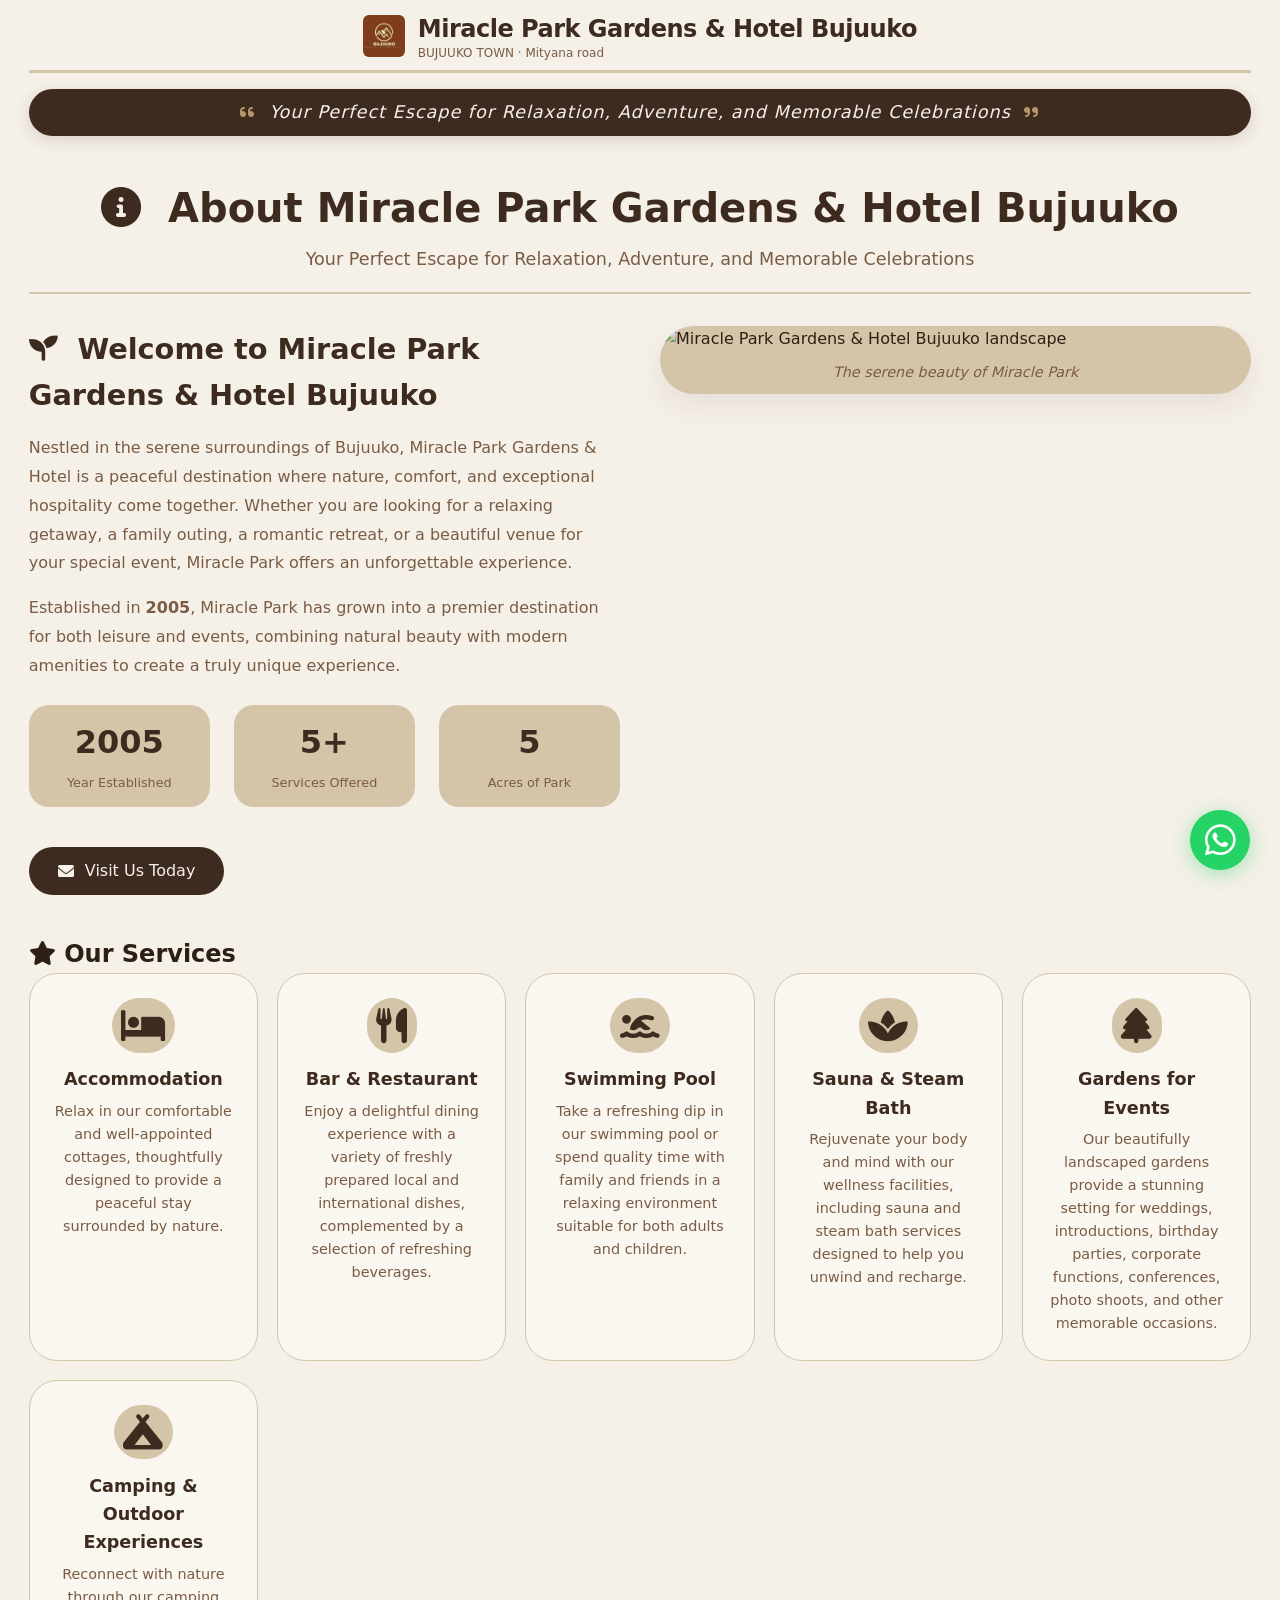
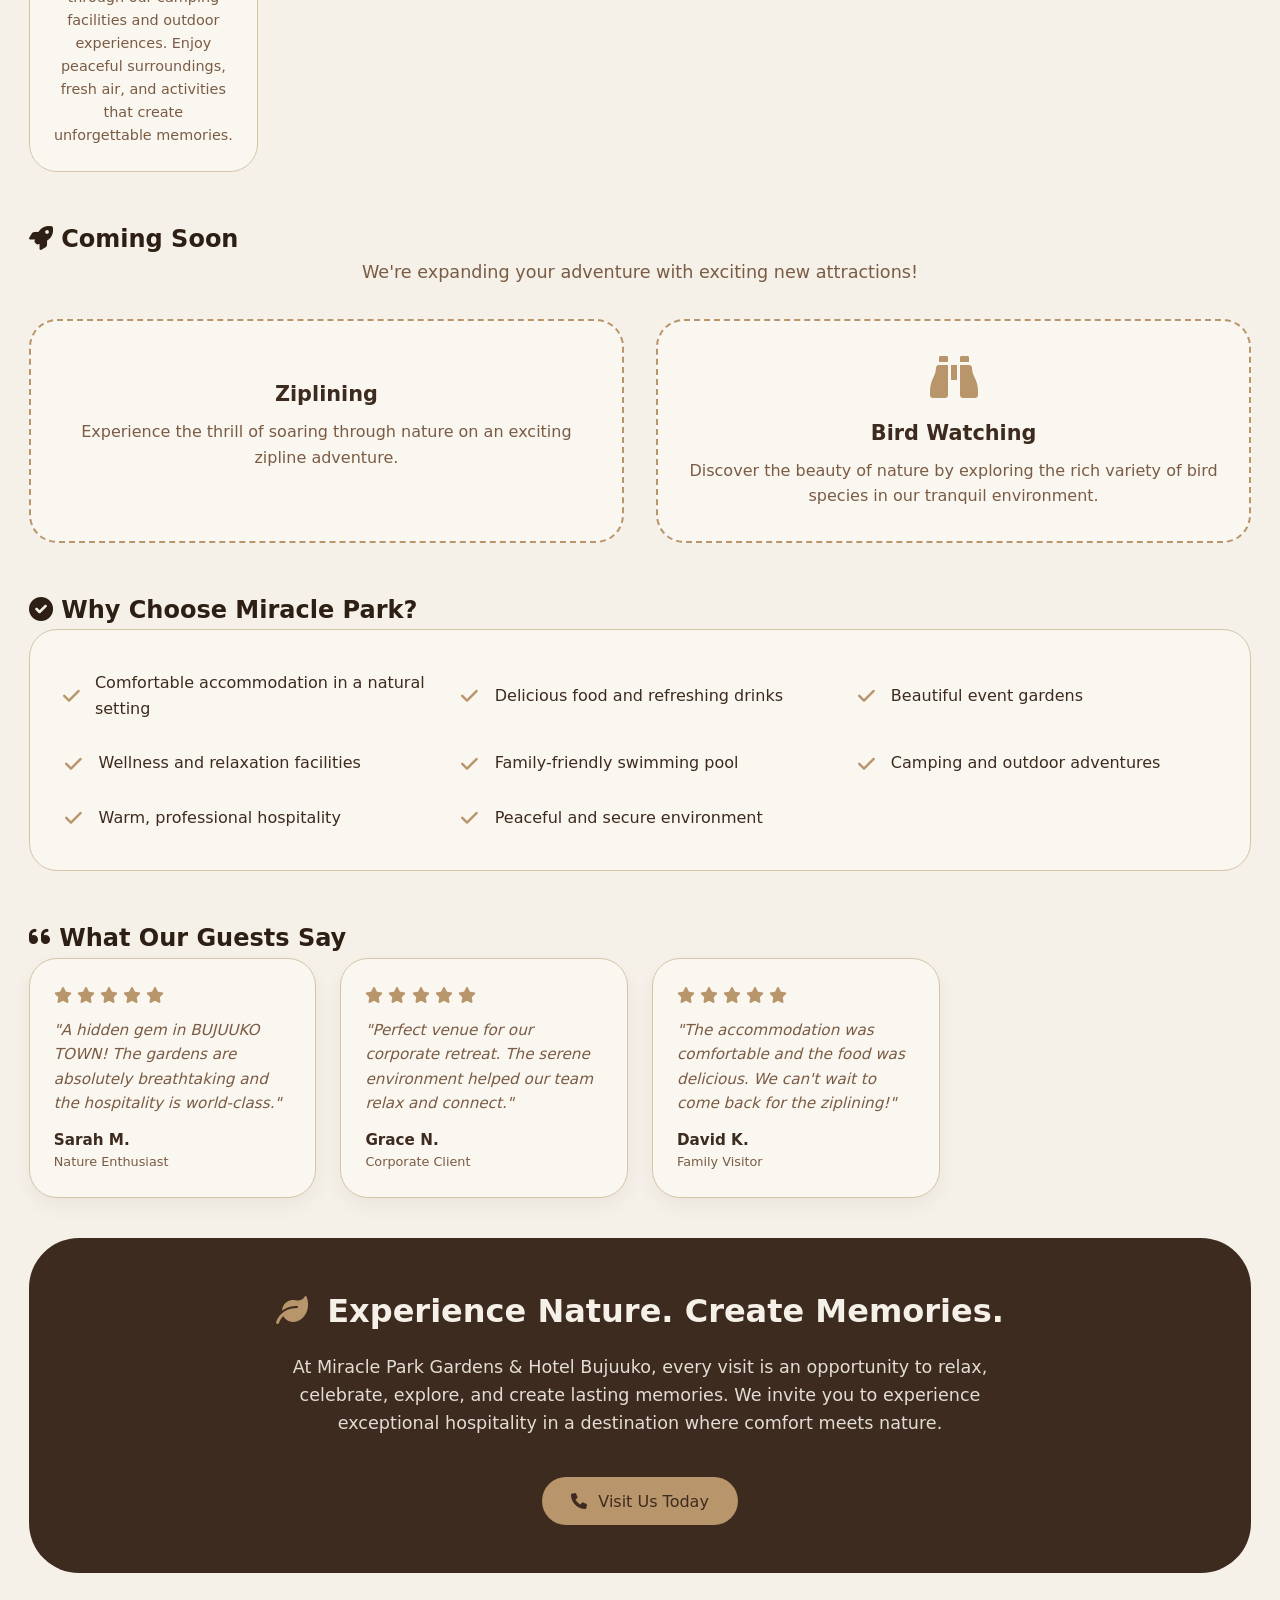
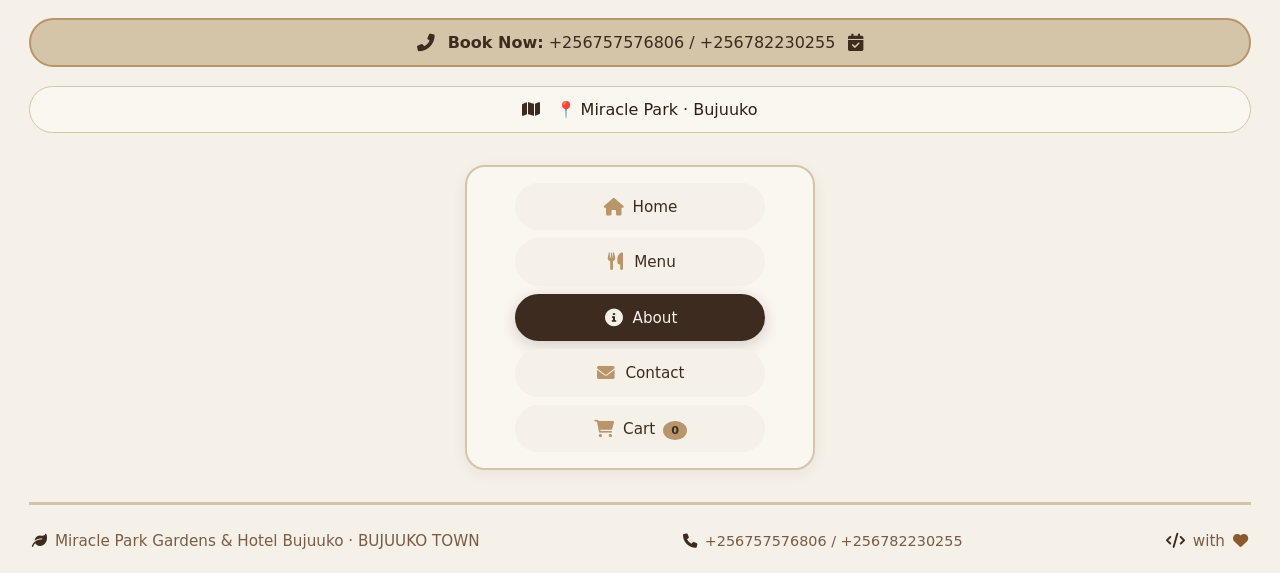
==== commit 04cdc319: "Fix HTML formatting and ensure proper structure" ====
--- a/about.html
+++ b/about.html
@@ -42,7 +42,7 @@
         <!-- ===== ABOUT CONTENT ===== -->
         <div class="about-grid">
             <div class="about-text">
-                <h2><i class="fas fa-seedling"></i> Welcome to Miracle Park</h2>
+                <h2><i class="fas fa-seedling"></i> Welcome to Miracle Park Gardens & Hotel Bujuuko</h2>
                 <p>
                     Nestled in the serene surroundings of Bujuuko, Miracle Park Gardens & Hotel is a peaceful destination where nature, comfort, and exceptional hospitality come together. Whether you are looking for a relaxing getaway, a family outing, a romantic retreat, or a beautiful venue for your special event, Miracle Park offers an unforgettable experience.
                 </p>
--- a/style.css
+++ b/style.css
@@ -189,87 +189,6 @@
     display: block;
 }
 
-/* ---------- NAVIGATION WRAPPER - CENTERED VERTICAL NAV ---------- */
-.nav-wrapper {
-    display: flex;
-    justify-content: center;
-    align-items: center;
-    padding: 1.5rem 0;
-}
-
-/* ---------- VERTICAL NAVIGATION ---------- */
-.vertical-nav {
-    display: flex;
-    flex-direction: column;
-    gap: 0.8rem;
-    background: var(--warm-white);
-    padding: 1.5rem 2rem;
-    border-radius: 20px;
-    border: 2px solid var(--coffee-cream);
-    box-shadow: 0 8px 25px rgba(61, 43, 31, 0.08);
-    min-width: 280px;
-    width: 100%;
-    max-width: 400px;
-}
-
-.vertical-nav .nav-item {
-    display: flex;
-    align-items: center;
-    gap: 1rem;
-    padding: 1rem 1.5rem;
-    border-radius: 60px;
-    text-decoration: none;
-    color: var(--coffee-dark);
-    font-size: 1.1rem;
-    font-weight: 500;
-    transition: 0.3s ease;
-    border: 2px solid transparent;
-    background: var(--off-white);
-}
-
-.vertical-nav .nav-item:hover {
-    background: var(--coffee-cream);
-    border-color: var(--coffee-gold);
-    transform: translateX(5px);
-}
-
-.vertical-nav .nav-item.active {
-    background: var(--coffee-dark);
-    color: var(--off-white);
-    border-color: var(--coffee-dark);
-    box-shadow: 0 4px 15px rgba(61, 43, 31, 0.2);
-}
-
-.vertical-nav .nav-item i {
-    font-size: 1.4rem;
-    width: 30px;
-    text-align: center;
-    color: var(--coffee-gold);
-}
-
-.vertical-nav .nav-item.active i {
-    color: var(--off-white);
-}
-
-.vertical-nav .nav-item .cart-count {
-    background: var(--coffee-gold);
-    color: var(--coffee-dark);
-    font-size: 0.8rem;
-    font-weight: 700;
-    padding: 0.1rem 0.6rem;
-    border-radius: 50%;
-    min-width: 24px;
-    text-align: center;
-    line-height: 1.5;
-    display: inline-block;
-    margin-left: 0.3rem;
-}
-
-.vertical-nav .nav-item.active .cart-count {
-    background: var(--off-white);
-    color: var(--coffee-dark);
-}
-
 /* ---------- FLOATING WHATSAPP ICON ---------- */
 .floating-whatsapp {
     position: fixed;
@@ -693,6 +612,92 @@
 
 .footer .fa-heart {
     color: #8B5A2B;
+}
+
+/* ============================================================
+   VERTICAL NAVIGATION (BOTTOM - STACKED VERTICALLY)
+   ============================================================ */
+
+.nav-wrapper-bottom {
+    display: flex;
+    justify-content: center;
+    align-items: center;
+    padding: 1rem 0 0.5rem;
+    margin-top: 0.5rem;
+}
+
+.vertical-nav-bottom {
+    display: flex;
+    flex-direction: column;
+    align-items: center;
+    gap: 0.5rem;
+    background: var(--warm-white);
+    padding: 1rem 1.5rem;
+    border-radius: 20px;
+    border: 2px solid var(--coffee-cream);
+    box-shadow: 0 4px 15px rgba(61, 43, 31, 0.06);
+    width: 100%;
+    max-width: 350px;
+}
+
+.vertical-nav-bottom .nav-item-bottom {
+    display: flex;
+    align-items: center;
+    justify-content: center;
+    gap: 0.5rem;
+    padding: 0.6rem 1.5rem;
+    border-radius: 60px;
+    text-decoration: none;
+    color: var(--coffee-dark);
+    font-size: 0.95rem;
+    font-weight: 500;
+    transition: 0.3s ease;
+    border: 2px solid transparent;
+    background: var(--off-white);
+    width: 100%;
+    max-width: 250px;
+}
+
+.vertical-nav-bottom .nav-item-bottom:hover {
+    background: var(--coffee-cream);
+    border-color: var(--coffee-gold);
+}
+
+.vertical-nav-bottom .nav-item-bottom.active {
+    background: var(--coffee-dark);
+    color: var(--off-white);
+    border-color: var(--coffee-dark);
+    box-shadow: 0 4px 15px rgba(61, 43, 31, 0.2);
+}
+
+.vertical-nav-bottom .nav-item-bottom i {
+    font-size: 1.1rem;
+    width: 22px;
+    text-align: center;
+    color: var(--coffee-gold);
+}
+
+.vertical-nav-bottom .nav-item-bottom.active i {
+    color: var(--off-white);
+}
+
+.vertical-nav-bottom .nav-item-bottom .cart-count {
+    background: var(--coffee-gold);
+    color: var(--coffee-dark);
+    font-size: 0.7rem;
+    font-weight: 700;
+    padding: 0.1rem 0.5rem;
+    border-radius: 50%;
+    min-width: 20px;
+    text-align: center;
+    line-height: 1.4;
+    display: inline-block;
+    margin-left: 0.2rem;
+}
+
+.vertical-nav-bottom .nav-item-bottom.active .cart-count {
+    background: var(--off-white);
+    color: var(--coffee-dark);
 }
 
 /* ============================================================
@@ -1717,20 +1722,22 @@
 }
 
 @media (max-width: 768px) {
-    .vertical-nav {
-        min-width: 220px;
-        padding: 1.2rem 1.5rem;
-        max-width: 90%;
-    }
-
-    .vertical-nav .nav-item {
+    .vertical-nav-bottom {
+        padding: 0.8rem 1rem;
+        gap: 0.4rem;
+        max-width: 280px;
+        border-radius: 16px;
+    }
+
+    .vertical-nav-bottom .nav-item-bottom {
+        font-size: 0.85rem;
+        padding: 0.5rem 1rem;
+        max-width: 200px;
+    }
+
+    .vertical-nav-bottom .nav-item-bottom i {
         font-size: 1rem;
-        padding: 0.8rem 1.2rem;
-    }
-
-    .vertical-nav .nav-item i {
-        font-size: 1.2rem;
-        width: 26px;
+        width: 20px;
     }
 
     .menu-grid {
@@ -1857,6 +1864,24 @@
         height: 34px;
     }
 
+    .vertical-nav-bottom {
+        padding: 0.6rem 0.8rem;
+        gap: 0.4rem;
+        max-width: 240px;
+        border-radius: 14px;
+    }
+
+    .vertical-nav-bottom .nav-item-bottom {
+        font-size: 0.8rem;
+        padding: 0.4rem 0.8rem;
+        max-width: 180px;
+    }
+
+    .vertical-nav-bottom .nav-item-bottom i {
+        font-size: 0.9rem;
+        width: 18px;
+    }
+
     .hero-text h2 {
         font-size: 2rem;
     }
@@ -1926,22 +1951,6 @@
         width: 100%;
         justify-content: center;
         font-size: 0.85rem;
-    }
-
-    .vertical-nav {
-        min-width: 200px;
-        padding: 1rem 1.2rem;
-        max-width: 95%;
-    }
-
-    .vertical-nav .nav-item {
-        font-size: 0.95rem;
-        padding: 0.7rem 1rem;
-    }
-
-    .vertical-nav .nav-item i {
-        font-size: 1.1rem;
-        width: 24px;
     }
 
     .floating-whatsapp {
@@ -1951,28 +1960,6 @@
         bottom: 15px;
         right: 15px;
     }
-
-    .coming-soon-grid {
-        grid-template-columns: 1fr;
-    }
-
-    .why-grid {
-        grid-template-columns: 1fr;
-        padding: 1rem;
-    }
-
-    .experience-section {
-        padding: 1.5rem 1rem;
-        border-radius: 24px;
-    }
-
-    .experience-content h2 {
-        font-size: 1.3rem;
-    }
-
-    .experience-content p {
-        font-size: 0.95rem;
-    }
 }
 
 @media (max-width: 480px) {
@@ -1996,6 +1983,32 @@
 
     .logo-img {
         height: 28px;
+    }
+
+    .vertical-nav-bottom {
+        padding: 0.5rem 0.6rem;
+        gap: 0.3rem;
+        max-width: 200px;
+        border-radius: 12px;
+    }
+
+    .vertical-nav-bottom .nav-item-bottom {
+        font-size: 0.7rem;
+        padding: 0.35rem 0.6rem;
+        max-width: 160px;
+        gap: 0.3rem;
+        border-radius: 30px;
+    }
+
+    .vertical-nav-bottom .nav-item-bottom i {
+        font-size: 0.8rem;
+        width: 16px;
+    }
+
+    .vertical-nav-bottom .nav-item-bottom .cart-count {
+        font-size: 0.6rem;
+        min-width: 16px;
+        padding: 0.05rem 0.3rem;
     }
 
     .hero-text h2 {
@@ -2169,25 +2182,6 @@
     .cart-item-img {
         width: 50px;
         height: 50px;
-    }
-
-    .vertical-nav {
-        min-width: 180px;
-        padding: 0.8rem 1rem;
-        border-radius: 16px;
-        max-width: 100%;
-    }
-
-    .vertical-nav .nav-item {
-        font-size: 0.85rem;
-        padding: 0.6rem 0.8rem;
-        gap: 0.6rem;
-        border-radius: 40px;
-    }
-
-    .vertical-nav .nav-item i {
-        font-size: 1rem;
-        width: 22px;
     }
 
     .floating-whatsapp {
